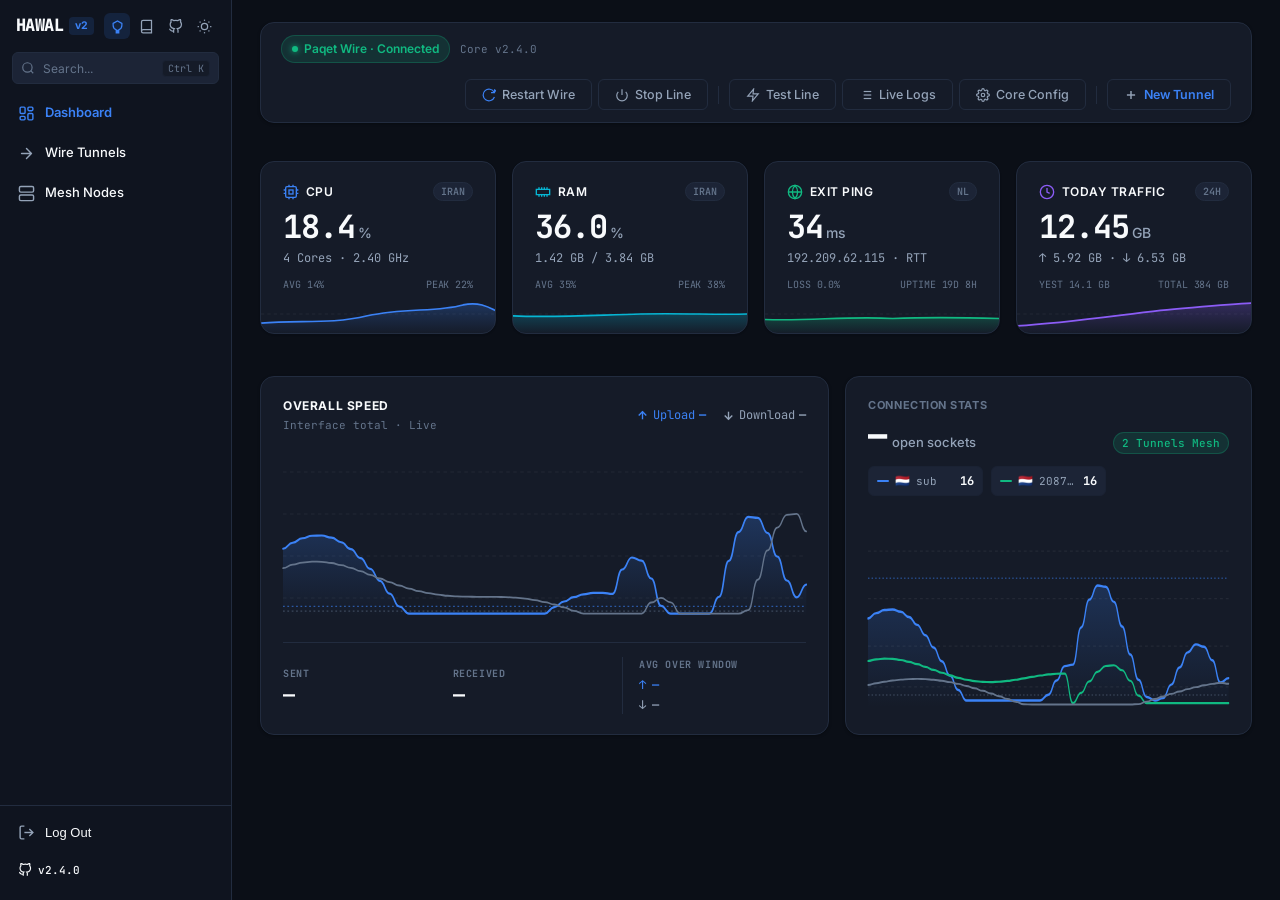
==== ui-v2/index.html @ d6e239c6 "feat(release): bump v2.4.0 - ant design console, live terminal logs, port manager & session persiste" ====
<!doctype html>
<html lang="en" data-theme="dark">
<head>
  <meta charset="utf-8" />
  <meta name="viewport" content="width=device-width, initial-scale=1" />
  <title>Hawal Core v2 • Network Console</title>
  <link rel="stylesheet" href="theme.css" />
  <link rel="stylesheet" href="app.css" />
</head>
<body>
  <div class="layout">
    
        <!-- Left Sidebar (Full Ant Design Design System) -->
    <aside class=sidebar id=mainSidebar>
      <!-- Top Brand & Header Utility Bar -->
      <div class=sidebar-header>
        <!-- Logo when collapsed -->
        <div class=sidebar-logo-collapsed id=sidebarLogoCollapsed title="Expand Sidebar">HW</div>

        <!-- Brand Title when expanded (linked to GitHub repo) -->
        <a href="https://github.com/dalroot/hawal" target="_blank" rel="noopener noreferrer" class="sidebar-brand-expanded" title="Hawal on GitHub (dalroot/hawal)" style="text-decoration: none; color: inherit;">
          <span class="brand-title">HAWAL</span>
          <span style="font-size: 10.5px; color: var(--color-primary); background: var(--color-primary-soft); padding: 1px 6px; border-radius: 4px; font-weight: 700; margin-left: 6px;">v2</span>
        </a>

        <!-- Header Utility Actions (Pin, Docs, GitHub, Theme) -->
        <div class="sidebar-header-actions">
          <!-- Pin / Keep Fixed Toggle -->
          <button id="sidebarPinBtn" class="header-util-btn active" title="Pin / Unpin Sidebar">
            <svg width="15" height="15" viewBox="0 0 24 24" fill="none" stroke="currentColor" stroke-width="2">
              <path d="M12 17v5M5 7l7-4 7 4v3a8 8 0 0 1-5 7.4V22h-4v-4.6A8 8 0 0 1 5 10V7z" />
            </svg>
          </button>
          
          <!-- Docs / API Reference -->
          <a href="https://github.com/dalroot/hawal#readme" target="_blank" rel="noopener noreferrer" class="header-util-btn" title="Hawal Documentation &amp; API Guide">
            <svg width="15" height="15" viewBox="0 0 24 24" fill="none" stroke="currentColor" stroke-width="2">
              <path d="M4 19.5A2.5 2.5 0 0 1 6.5 17H20"></path>
              <path d="M6.5 2H20v20H6.5A2.5 2.5 0 0 1 4 19.5v-15A2.5 2.5 0 0 1 6.5 2z"></path>
            </svg>
          </a>

          <!-- GitHub -->
          <a href="https://github.com/dalroot/hawal" target="_blank" rel="noopener noreferrer" class="header-util-btn" title="GitHub Repository (dalroot/hawal)">
            <svg width="15" height="15" viewBox="0 0 24 24" fill="none" stroke="currentColor" stroke-width="2">
              <path d="M9 19c-5 1.5-5-2.5-7-3m14 6v-3.87a3.37 3.37 0 0 0-.94-2.61c3.14-.35 6.44-1.54 6.44-7A5.44 5.44 0 0 0 20 4.77 5.07 5.07 0 0 0 19.91 1S18.73.65 16 2.48a13.38 13.38 0 0 0-7 0C6.27.65 5.09 1 5.09 1A5.07 5.07 0 0 0 5 4.77a5.44 5.44 0 0 0-1.5 3.78c0 5.42 3.3 6.61 6.44 7A3.37 3.37 0 0 0 9 18.13V22"></path>
            </svg>
          </a>

          <!-- Theme Toggle (Sun / Moon) -->
          <button id="themeToggleBtn" class="header-util-btn" title="Toggle Light / Dark Mode">
            <svg id="themeIconSun" width="15" height="15" viewBox="0 0 24 24" fill="none" stroke="currentColor" stroke-width="2">
              <circle cx="12" cy="12" r="5"></circle>
              <line x1="12" y1="1" x2="12" y2="3"></line>
              <line x1="12" y1="21" x2="12" y2="23"></line>
              <line x1="4.22" y1="4.22" x2="5.64" y2="5.64"></line>
              <line x1="18.36" y1="18.36" x2="19.78" y2="19.78"></line>
              <line x1="1" y1="12" x2="3" y2="12"></line>
              <line x1="21" y1="12" x2="23" y2="12"></line>
              <line x1="4.22" y1="19.78" x2="5.64" y2="18.36"></line>
              <line x1="18.36" y1="5.64" x2="19.78" y2="4.22"></line>
            </svg>
            <svg id="themeIconMoon" style="display:none;" width="15" height="15" viewBox="0 0 24 24" fill="none" stroke="currentColor" stroke-width="2">
              <path d="M21 12.79A9 9 0 1 1 11.21 3 7 7 0 0 0 21 12.79z"></path>
            </svg>
          </button>
        </div>
      </div>

      <!-- Quick Search Bar (Ctrl + K) -->
      <div class="sidebar-search-wrap">
        <div class="sidebar-search" id="sidebarSearchTrigger">
          <svg class="search-icon" width="14" height="14" viewBox="0 0 24 24" fill="none" stroke="currentColor" stroke-width="2">
            <circle cx="11" cy="11" r="8"></circle>
            <line x1="21" y1="21" x2="16.65" y2="16.65"></line>
          </svg>
          <input type="text" id="sidebarSearchInput" placeholder="Search..." class="search-input" />
          <kbd class="search-kbd">Ctrl K</kbd>
        </div>
      </div>
      
      <!-- Scrollable Navigation List (Custom Slim Scrollbar) -->
      <div class="sidebar-menu-scroll">
        <!-- 1. Dashboard -->
        <a href="#/dashboard" class="sidebar-nav-item active" title="Dashboard">
          <svg width="17" height="17" viewBox="0 0 24 24" fill="none" stroke="currentColor" stroke-width="2">
            <rect x="3" y="3" width="7" height="9" rx="1.5"></rect>
            <rect x="14" y="3" width="7" height="5" rx="1.5"></rect>
            <rect x="14" y="12" width="7" height="9" rx="1.5"></rect>
            <rect x="3" y="16" width="7" height="5" rx="1.5"></rect>
          </svg>
          <span class="nav-label">Dashboard</span>
        </a>

        <!-- 2. Wire Tunnels -->
        <a href="#/tunnels" class="sidebar-nav-item" title="Wire Tunnels">
          <svg width="17" height="17" viewBox="0 0 24 24" fill="none" stroke="currentColor" stroke-width="2">
            <path d="M5 12h14M12 5l7 7-7 7" stroke-linecap="round" stroke-linejoin="round"></path>
          </svg>
          <span class="nav-label">Wire Tunnels</span>
        </a>

        <!-- 3. Mesh Nodes -->
        <a href="#/nodes" class="sidebar-nav-item" title="Mesh Nodes">
          <svg width="17" height="17" viewBox="0 0 24 24" fill="none" stroke="currentColor" stroke-width="2">
            <rect x="2" y="2" width="20" height="8" rx="2"></rect>
            <rect x="2" y="14" width="20" height="8" rx="2"></rect>
            <line x1="6" y1="6" x2="6.01" y2="6"></line>
            <line x1="6" y1="18" x2="6.01" y2="18"></line>
          </svg>
          <span class="nav-label">Mesh Nodes</span>
        </a>

        <!-- [Hidden for MVP Release - Preserved for future v2 iterations]
        4. DPI & Traffic
        <a href="#traffic" class="sidebar-nav-item" title="DPI & Traffic">
          <svg width="17" height="17" viewBox="0 0 24 24" fill="none" stroke="currentColor" stroke-width="2">
            <polyline points="22 12 18 12 15 21 9 3 6 12 2 12"></polyline>
          </svg>
          <span class="nav-label">DPI &amp; Traffic</span>
        </a>

        5. Routing Rules
        <a href="#routing" class="sidebar-nav-item" title="Routing Rules">
          <svg width="17" height="17" viewBox="0 0 24 24" fill="none" stroke="currentColor" stroke-width="2">
            <polyline points="16 3 21 3 21 8"></polyline>
            <line x1="4" y1="20" x2="21" y2="3"></line>
            <polyline points="21 16 21 21 16 21"></polyline>
            <line x1="15" y1="15" x2="21" y2="21"></line>
            <line x1="4" y1="4" x2="9" y2="9"></line>
          </svg>
          <span class="nav-label">Routing Rules</span>
        </a>

        6. Collapsible Category: Core Config
        <div class="sidebar-accordion-group">
          <button class="sidebar-nav-item accordion-header" id="coreConfigAccordionBtn" title="Core Config">
            <svg width="17" height="17" viewBox="0 0 24 24" fill="none" stroke="currentColor" stroke-width="2">
              <circle cx="12" cy="12" r="3"></circle>
              <path d="M19.4 15a1.65 1.65 0 0 0 .33 1.82l.06.06a2 2 0 0 1 0 2.83 2 2 0 0 1-2.83 0l-.06-.06a1.65 1.65 0 0 0-1.82-.33 1.65 1.65 0 0 0-1 1.51V21a2 2 0 0 1-2 2 2 2 0 0 1-2-2v-.09A1.65 1.65 0 0 0 9 19.4a1.65 1.65 0 0 0-1.82.33l-.06.06a2 2 0 0 1-2.83 0 2 2 0 0 1 0-2.83l.06-.06a1.65 1.65 0 0 0 .33-1.82 1.65 1.65 0 0 0-1.51-1H3a2 2 0 0 1-2-2 2 2 0 0 1 2-2h.09A1.65 1.65 0 0 0 4.6 9a1.65 1.65 0 0 0-.33-1.82l-.06-.06a2 2 0 0 1 0-2.83 2 2 0 0 1 2.83 0l.06.06a1.65 1.65 0 0 0 1.82.33H9a1.65 1.65 0 0 0 1-1.51V3a2 2 0 0 1 2-2 2 2 0 0 1 2 2v.09a1.65 1.65 0 0 0 1 1.51 1.65 1.65 0 0 0 1.82-.33l.06-.06a2 2 0 0 1 2.83 0 2 2 0 0 1 0 2.83l-.06.06a1.65 1.65 0 0 0-.33 1.82V9a1.65 1.65 0 0 0 1.51 1H21a2 2 0 0 1 2 2 2 2 0 0 1-2 2h-.09a1.65 1.65 0 0 0-1.51 1z"></path>
            </svg>
            <span class="nav-label">Core Config</span>
            <svg class="chevron-arrow" width="13" height="13" viewBox="0 0 24 24" fill="none" stroke="currentColor" stroke-width="2">
              <polyline points="6 9 12 15 18 9"></polyline>
            </svg>
          </button>
          
          <div class="accordion-sub-menu" id="coreConfigSubMenu">
            <a href="#smuggle" class="sub-nav-item">Stealth Obfuscation</a>
            <a href="#ports" class="sub-nav-item">Port Allocator</a>
            <a href="#engine" class="sub-nav-item">REX Engine v1.2</a>
          </div>
        </div>

        7. Live Probe Logs
        <a href="#logs" class="sidebar-nav-item" title="Live Logs">
          <svg width="17" height="17" viewBox="0 0 24 24" fill="none" stroke="currentColor" stroke-width="2">
            <line x1="8" y1="6" x2="21" y2="6"></line>
            <line x1="8" y1="12" x2="21" y2="12"></line>
            <line x1="8" y1="18" x2="21" y2="18"></line>
            <line x1="3" y1="6" x2="3.01" y2="6"></line>
            <line x1="3" y1="12" x2="3.01" y2="12"></line>
            <line x1="3" y1="18" x2="3.01" y2="18"></line>
          </svg>
          <span class="nav-label">Live Logs</span>
        </a>

        8. API & Docs
        <a href="#api" class="sidebar-nav-item" title="API & Docs">
          <svg width="17" height="17" viewBox="0 0 24 24" fill="none" stroke="currentColor" stroke-width="2">
            <path d="M10 13a5 5 0 0 0 7.54.54l3-3a5 5 0 0 0-7.07-7.07l-1.72 1.71"></path>
            <path d="M14 11a5 5 0 0 0-7.54-.54l-3 3a5 5 0 0 0 7.07 7.07l1.71-1.71"></path>
          </svg>
          <span class="nav-label">API Docs</span>
        </a>
        -->
      </div>

      <!-- Sidebar Footer (Log Out & GitHub Version) -->
      <div class="sidebar-footer">
        <button class="sidebar-nav-item logout-btn" title="Log Out / Disconnect">
          <svg width="17" height="17" viewBox="0 0 24 24" fill="none" stroke="currentColor" stroke-width="2">
            <path d="M9 21H5a2 2 0 0 1-2-2V5a2 2 0 0 1 2-2h4"></path>
            <polyline points="16 17 21 12 16 7"></polyline>
            <line x1="21" y1="12" x2="9" y2="12"></line>
          </svg>
          <span class="nav-label">Log Out</span>
        </button>

        <a href="https://github.com/dalroot/hawal" target="_blank" rel="noopener noreferrer" class="sidebar-version-wrap" title="Hawal v2 on GitHub (dalroot/hawal)" style="text-decoration: none; color: inherit; cursor: pointer;">
          <svg width="14" height="14" viewBox="0 0 24 24" fill="none" stroke="currentColor" stroke-width="2">
            <path d="M9 19c-5 1.5-5-2.5-7-3m14 6v-3.87a3.37 3.37 0 0 0-.94-2.61c3.14-.35 6.44-1.54 6.44-7A5.44 5.44 0 0 0 20 4.77 5.07 5.07 0 0 0 19.91 1S18.73.65 16 2.48a13.38 13.38 0 0 0-7 0C6.27.65 5.09 1 5.09 1A5.07 5.07 0 0 0 5 4.77a5.44 5.44 0 0 0-1.5 3.78c0 5.42 3.3 6.61 6.44 7A3.37 3.37 0 0 0 9 18.13V22"></path>
          </svg>
          <span class="version-text num">v2.4.0</span>
        </a>
      </div>
    </aside>

    <!-- Main Content Area -->
    <div class="main-area">
      
      <!-- View Container -->
      <main class="view-container">
        
        <!-- VIEW 1: Dashboard / Overview Page -->
        <div id="view-dashboard" class="app-view">

          <!-- Top Action & Status Card (Dashboard Only) -->
          <div class="toolbar-card">
            
            <!-- Running Status Pill -->
            <div class="toolbar-status">
              <span class="status-badge">
                <span class="status-dot"></span>
                <span>Paqet Wire · Connected</span>
              </span>
              <span class="version-tag">Core v2.4.0</span>
            </div>

            <!-- Functional Operational Buttons -->
            <div class="toolbar-actions" style="margin-left: auto;">
              <!-- 1. Restart Active Wire -->
              <button class="action-btn action-btn-highlight" title="Restart tunnel handshake and re-sync endpoints">
                <svg viewBox="0 0 24 24" fill="none" stroke="currentColor" stroke-width="2">
                  <path d="M21.5 2v6h-6M21.34 15.57a10 10 0 1 1-.57-8.38l5.67-5.67"></path>
                </svg>
                <span>Restart Wire</span>
              </button>

              <!-- 2. Stop / Pause Tunnel -->
              <button class="action-btn" title="Temporarily pause packet forwarding">
                <svg viewBox="0 0 24 24" fill="none" stroke="currentColor" stroke-width="2">
                  <path d="M18.36 6.64a9 9 0 1 1-12.73 0"></path>
                  <line x1="12" y1="2" x2="12" y2="12"></line>
                </svg>
                <span>Stop Line</span>
              </button>

              <div class="toolbar-divider"></div>

              <!-- 3. Test Line (Ping & Loss) -->
              <button class="action-btn" title="Execute real ICMP & TCP RTT latency test">
                <svg viewBox="0 0 24 24" fill="none" stroke="currentColor" stroke-width="2">
                  <polygon points="13 2 3 14 12 14 11 22 21 10 12 10 13 2"></polygon>
                </svg>
                <span>Test Line</span>
              </button>

              <!-- 4. Live Logs -->
              <button class="action-btn" title="View real-time handshake and DPI probe logs">
                <svg viewBox="0 0 24 24" fill="none" stroke="currentColor" stroke-width="2">
                  <line x1="8" y1="6" x2="21" y2="6"></line>
                  <line x1="8" y1="12" x2="21" y2="12"></line>
                  <line x1="8" y1="18" x2="21" y2="18"></line>
                  <line x1="3" y1="6" x2="3.01" y2="6"></line>
                  <line x1="3" y1="12" x2="3.01" y2="12"></line>
                  <line x1="3" y1="18" x2="3.01" y2="18"></line>
                </svg>
                <span>Live Logs</span>
              </button>

              <!-- 5. Core Config -->
              <button class="action-btn" title="Configure ports, stealth obfuscation and tokens">
                <svg viewBox="0 0 24 24" fill="none" stroke="currentColor" stroke-width="2">
                  <circle cx="12" cy="12" r="3"></circle>
                  <path d="M19.4 15a1.65 1.65 0 0 0 .33 1.82l.06.06a2 2 0 0 1 0 2.83 2 2 0 0 1-2.83 0l-.06-.06a1.65 1.65 0 0 0-1.82-.33 1.65 1.65 0 0 0-1 1.51V21a2 2 0 0 1-2 2 2 2 0 0 1-2-2v-.09A1.65 1.65 0 0 0 9 19.4a1.65 1.65 0 0 0-1.82.33l-.06.06a2 2 0 0 1-2.83 0 2 2 0 0 1 0-2.83l.06-.06a1.65 1.65 0 0 0 .33-1.82 1.65 1.65 0 0 0-1.51-1H3a2 2 0 0 1-2-2 2 2 0 0 1 2-2h.09A1.65 1.65 0 0 0 4.6 9a1.65 1.65 0 0 0-.33-1.82l-.06-.06a2 2 0 0 1 0-2.83 2 2 0 0 1 2.83 0l.06.06a1.65 1.65 0 0 0 1.82.33H9a1.65 1.65 0 0 0 1-1.51V3a2 2 0 0 1 2-2 2 2 0 0 1 2 2v.09a1.65 1.65 0 0 0 1 1.51 1.65 1.65 0 0 0 1.82-.33l.06-.06a2 2 0 0 1 2.83 0 2 2 0 0 1 0 2.83l-.06.06a1.65 1.65 0 0 0-.33 1.82V9a1.65 1.65 0 0 0 1.51 1H21a2 2 0 0 1 2 2 2 2 0 0 1-2 2h-.09a1.65 1.65 0 0 0-1.51 1z"></path>
                </svg>
                <span>Core Config</span>
              </button>

              <div class="toolbar-divider"></div>

              <!-- 6. New Tunnel -->
              <button class="action-btn" id="topbarNewTunnelBtn" style="color:var(--color-primary); font-weight:600;" title="Create a new wire tunnel">
                <svg viewBox="0 0 24 24" fill="none" stroke="currentColor" stroke-width="2.5">
                  <line x1="12" y1="5" x2="12" y2="19"></line>
                  <line x1="5" y1="12" x2="19" y2="12"></line>
                </svg>
                <span>New Tunnel</span>
              </button>
            </div>

          </div>

          <!-- 4-Card System & Traffic Metric Grid (Spacious, Clean Proportions) -->
          <section class="metrics-grid-4">
          
          <!-- Card 1: CPU -->
          <div class="metric-card">
            <div class="metric-card-header">
              <div class="metric-title-wrap">
                <svg viewBox="0 0 24 24" fill="none" stroke="currentColor" stroke-width="2">
                  <rect x="4" y="4" width="16" height="16" rx="2"></rect>
                  <rect x="9" y="9" width="6" height="6"></rect>
                  <line x1="9" y1="1" x2="9" y2="4"></line>
                  <line x1="15" y1="1" x2="15" y2="4"></line>
                  <line x1="9" y1="20" x2="9" y2="23"></line>
                  <line x1="15" y1="20" x2="15" y2="23"></line>
                  <line x1="20" y1="9" x2="23" y2="9"></line>
                  <line x1="20" y1="14" x2="23" y2="14"></line>
                  <line x1="1" y1="9" x2="4" y2="9"></line>
                  <line x1="1" y1="14" x2="4" y2="14"></line>
                </svg>
                <span>CPU</span>
              </div>
              <span class="metric-pill-tag">IRAN</span>
            </div>
            
            <div class="metric-value-row">
              <span class="metric-main-value num">18.4</span>
              <span class="metric-unit">%</span>
            </div>
            <div class="metric-subtitle">4 Cores · 2.40 GHz</div>
            
            <div class="metric-stats-row">
              <span>AVG 14%</span>
              <span>PEAK 22%</span>
            </div>

            <!-- Soft Sparkline Chart with Dashed Threshold (Ant Design style) -->
            <svg class="metric-sparkline" viewBox="0 0 220 44" preserveAspectRatio="none">
              <line x1="0" y1="22" x2="220" y2="22" stroke="var(--chart-grid)" stroke-dasharray="3 3"></line>
              
              <path d="M 0 32 
                       C 35 28, 65 34, 100 24 
                       C 135 15, 165 20, 190 12 
                       C 205 8, 215 15, 220 18
                       L 220 44 L 0 44 Z" 
                    fill="url(#sparkPrimaryGrad)"></path>

              <path d="M 0 32 
                       C 35 28, 65 34, 100 24 
                       C 135 15, 165 20, 190 12 
                       C 205 8, 215 15, 220 18" 
                    fill="none" stroke="var(--color-primary)" stroke-width="1.8" stroke-linecap="round"></path>

              <defs>
                <linearGradient id="sparkPrimaryGrad" x1="0" y1="0" x2="0" y2="1">
                  <stop offset="0%" stop-color="var(--color-primary)" stop-opacity="0.25"></stop>
                  <stop offset="100%" stop-color="var(--color-primary)" stop-opacity="0.0"></stop>
                </linearGradient>
              </defs>
            </svg>
          </div>

          <!-- Card 2: RAM -->
          <div class="metric-card">
            <div class="metric-card-header">
              <div class="metric-title-wrap">
                <svg style="color:var(--color-cyan);" viewBox="0 0 24 24" fill="none" stroke="currentColor" stroke-width="2">
                  <path d="M6 19v-3M10 19v-3M14 19v-3M18 19v-3M6 5v3M10 5v3M14 5v3M18 5v3M2 8h20v8H2z"></path>
                </svg>
                <span>RAM</span>
              </div>
              <span class="metric-pill-tag">IRAN</span>
            </div>
            
            <div class="metric-value-row">
              <span class="metric-main-value num">36.0</span>
              <span class="metric-unit">%</span>
            </div>
            <div class="metric-subtitle">1.42 GB / 3.84 GB</div>
            
            <div class="metric-stats-row">
              <span>AVG 35%</span>
              <span>PEAK 38%</span>
            </div>

            <svg class="metric-sparkline" viewBox="0 0 220 44" preserveAspectRatio="none">
              <line x1="0" y1="22" x2="220" y2="22" stroke="var(--chart-grid)" stroke-dasharray="3 3"></line>

              <path d="M 0 24 
                       C 40 26, 80 23, 120 22 
                       C 160 21, 190 23, 220 22
                       L 220 44 L 0 44 Z" 
                    fill="url(#sparkCyanGrad)"></path>

              <path d="M 0 24 
                       C 40 26, 80 23, 120 22 
                       C 160 21, 190 23, 220 22" 
                    fill="none" stroke="var(--color-cyan)" stroke-width="1.8" stroke-linecap="round"></path>

              <defs>
                <linearGradient id="sparkCyanGrad" x1="0" y1="0" x2="0" y2="1">
                  <stop offset="0%" stop-color="var(--color-cyan)" stop-opacity="0.25"></stop>
                  <stop offset="100%" stop-color="var(--color-cyan)" stop-opacity="0.0"></stop>
                </linearGradient>
              </defs>
            </svg>
          </div>

          <!-- Card 3: Exit Ping -->
          <div class="metric-card">
            <div class="metric-card-header">
              <div class="metric-title-wrap">
                <svg style="color:var(--color-emerald);" viewBox="0 0 24 24" fill="none" stroke="currentColor" stroke-width="2">
                  <circle cx="12" cy="12" r="10"></circle>
                  <line x1="2" y1="12" x2="22" y2="12"></line>
                  <path d="M12 2a15.3 15.3 0 0 1 4 10 15.3 15.3 0 0 1-4 10 15.3 15.3 0 0 1-4-10 15.3 15.3 0 0 1 4-10z"></path>
                </svg>
                <span>EXIT PING</span>
              </div>
              <span class="metric-pill-tag">NL</span>
            </div>
            
            <div class="metric-value-row">
              <span class="metric-main-value num">34</span>
              <span class="metric-unit">ms</span>
            </div>
            <div class="metric-subtitle">192.209.62.115 · RTT</div>
            
            <div class="metric-stats-row">
              <span>LOSS 0.0%</span>
              <span>UPTIME 19d 8h</span>
            </div>

            <svg class="metric-sparkline" viewBox="0 0 220 44" preserveAspectRatio="none">
              <line x1="0" y1="22" x2="220" y2="22" stroke="var(--chart-grid)" stroke-dasharray="3 3"></line>

              <path d="M 0 28 
                       C 40 30, 80 24, 120 27 
                       C 160 25, 190 26, 220 27
                       L 220 44 L 0 44 Z" 
                    fill="url(#sparkGreenGrad)"></path>

              <path d="M 0 28 
                       C 40 30, 80 24, 120 27 
                       C 160 25, 190 26, 220 27" 
                    fill="none" stroke="var(--color-emerald)" stroke-width="1.8" stroke-linecap="round"></path>

              <defs>
                <linearGradient id="sparkGreenGrad" x1="0" y1="0" x2="0" y2="1">
                  <stop offset="0%" stop-color="var(--color-emerald)" stop-opacity="0.25"></stop>
                  <stop offset="100%" stop-color="var(--color-emerald)" stop-opacity="0.0"></stop>
                </linearGradient>
              </defs>
            </svg>
          </div>

          <!-- Card 4: Today Traffic -->
          <div class="metric-card">
            <div class="metric-card-header">
              <div class="metric-title-wrap">
                <svg style="color:var(--color-purple);" viewBox="0 0 24 24" fill="none" stroke="currentColor" stroke-width="2">
                  <circle cx="12" cy="12" r="10"></circle>
                  <polyline points="12 6 12 12 16 14"></polyline>
                </svg>
                <span>TODAY TRAFFIC</span>
              </div>
              <span class="metric-pill-tag">24H</span>
            </div>
            
            <div class="metric-value-row">
              <span class="metric-main-value num">12.45</span>
              <span class="metric-unit">GB</span>
            </div>
            <div class="metric-subtitle">↑ 5.92 GB · ↓ 6.53 GB</div>
            
            <div class="metric-stats-row">
              <span>YEST 14.1 GB</span>
              <span>TOTAL 384 GB</span>
            </div>

            <svg class="metric-sparkline" viewBox="0 0 220 44" preserveAspectRatio="none">
              <line x1="0" y1="22" x2="220" y2="22" stroke="var(--chart-grid)" stroke-dasharray="3 3"></line>

              <path d="M 0 35 
                       C 45 32, 90 24, 135 18 
                       C 175 14, 200 11, 220 10
                       L 220 44 L 0 44 Z" 
                    fill="url(#sparkPurpleGrad)"></path>

              <path d="M 0 35 
                       C 45 32, 90 24, 135 18 
                       C 175 14, 200 11, 220 10" 
                    fill="none" stroke="var(--color-purple)" stroke-width="1.8" stroke-linecap="round"></path>

              <defs>
                <linearGradient id="sparkPurpleGrad" x1="0" y1="0" x2="0" y2="1">
                  <stop offset="0%" stop-color="var(--color-purple)" stop-opacity="0.25"></stop>
                  <stop offset="100%" stop-color="var(--color-purple)" stop-opacity="0.0"></stop>
                </linearGradient>
              </defs>
            </svg>
          </div>

        </section>

        <!-- Secondary Section: Realtime Ant Design Live Bandwidth Chart + Active Tunnels Table -->
        <section class="charts-grid">
          
          <!-- OVERALL SPEED (Exact Ant Design Layout with Realtime Stream & 3-Column Footer) -->
          <div class="panel-card">
            <div class="panel-header">
              <div class="panel-title-group">
                <div class="panel-title">OVERALL SPEED</div>
                <div class="panel-subtitle" id="speedPeakLabel">Interface total · Live</div>
              </div>

              <!-- Live Rates (Top-right) -->
              <div class="speed-rates">
                <div class="rate-up">
                  <svg width="13" height="13" viewBox="0 0 24 24" fill="none" stroke="currentColor" stroke-width="2.5">
                    <line x1="12" y1="19" x2="12" y2="5"></line>
                    <polyline points="5 12 12 5 19 12"></polyline>
                  </svg>
                  <span>Upload</span>
                  <strong class="num" id="liveUploadRate">—</strong>
                </div>
                <div class="rate-down">
                  <svg width="13" height="13" viewBox="0 0 24 24" fill="none" stroke="currentColor" stroke-width="2.5">
                    <line x1="12" y1="5" x2="12" y2="19"></line>
                    <polyline points="19 12 12 19 5 12"></polyline>
                  </svg>
                  <span>Download</span>
                  <strong class="num" id="liveDownloadRate">—</strong>
                </div>
              </div>
            </div>

            <!-- Realtime Streaming SVG Chart -->
            <div class="main-chart-wrapper">
              <svg id="liveSpeedSvg" class="main-chart-svg" viewBox="0 0 600 150" preserveAspectRatio="none">
                <defs>
                  <linearGradient id="liveUploadGrad" x1="0" y1="0" x2="0" y2="1">
                    <stop offset="0%" stop-color="var(--color-primary)" stop-opacity="0.25"></stop>
                    <stop offset="100%" stop-color="var(--color-primary)" stop-opacity="0.0"></stop>
                  </linearGradient>
                </defs>

                <!-- Dotted Horizontal Gridlines (Exact Ant Design) -->
                <line class="chart-grid-line" x1="0" y1="20" x2="600" y2="20"></line>
                <line class="chart-grid-line" x1="0" y1="55" x2="600" y2="55"></line>
                <line class="chart-grid-line" x1="0" y1="90" x2="600" y2="90"></line>
                <line class="chart-grid-line" x1="0" y1="125" x2="600" y2="125"></line>

                <!-- Soft Dotted Baselines (Ant Design signature threshold lines) -->
                <line x1="0" y1="132" x2="600" y2="132" stroke="var(--color-primary)" stroke-dasharray="2 3" opacity="0.6"></line>
                <line x1="0" y1="136" x2="600" y2="136" stroke="var(--chart-axis)" stroke-dasharray="2 3" opacity="0.5"></line>

                <!-- Blue Wave (Upload with Soft Translucent Fill) -->
                <path id="pathUploadFill" d="" fill="url(#liveUploadGrad)"></path>
                <path id="pathUploadStroke" d="" fill="none" stroke="var(--color-primary)" stroke-width="1.8" stroke-linejoin="round" stroke-linecap="round"></path>

                <!-- Grey/Dark Wave (Download Stream) -->
                <path id="pathDownloadStroke" d="" fill="none" stroke="#64748b" stroke-width="1.5" stroke-linejoin="round" stroke-linecap="round"></path>
              </svg>
            </div>

            <!-- Ant Design 3-Column Bottom Summary (SENT, RECEIVED, AVG OVER WINDOW) -->
            <div class="chart-bottom-summary">
              <div class="summary-col">
                <span class="summary-label">SENT</span>
                <span class="summary-val num" id="totalSent">—</span>
              </div>

              <div class="summary-col">
                <span class="summary-label">RECEIVED</span>
                <span class="summary-val num" id="totalReceived">—</span>
              </div>

              <div class="summary-col summary-col-border">
                <span class="summary-label">AVG OVER WINDOW</span>
                <div class="summary-rates">
                  <div class="summary-rate-row" style="color:var(--color-primary);">
                    <span>↑</span>
                    <span class="num" id="avgUpload">—</span>
                  </div>
                  <div class="summary-rate-row" style="color:var(--text-sub);">
                    <span>↓</span>
                    <span class="num" id="avgDownload">—</span>
                  </div>
                </div>
              </div>
            </div>

          </div>

                    <!-- Tunnel Load & Sockets (Exact Ant Design Connection Stats Design System) -->
          <div class="panel-card tunnel-stats-card">
            
            <div class="tunnel-stats-header">
              <div class="tunnel-stats-top-label">CONNECTION STATS</div>
              
              <div class="tunnel-stats-main-row">
                <span class="tunnel-big-stat num" id="totalSocketsCount">—</span>
                <span class="tunnel-stat-unit">open sockets</span>
                <span class="status-pill status-active" id="tunnelMeshPill" style="margin-left:auto;">2 Tunnels Mesh</span>
              </div>

              <!-- Tunnel Legend Breakdown (Dynamic based on real tunnels) -->
              <div class="tunnel-legend-row" id="tunnelLegendRow">
                <div class="legend-item" style="color:var(--color-primary);">
                  <span class="legend-line" style="background:var(--color-primary);"></span>
                  <span class="tunnel-flag-sm">🇳🇱</span>
                  <span class="legend-name">sub</span>
                  <strong class="legend-val num">16</strong>
                </div>
                <div class="legend-item" style="color:var(--color-emerald);">
                  <span class="legend-line" style="background:var(--color-emerald);"></span>
                  <span class="tunnel-flag-sm">🇳🇱</span>
                  <span class="legend-name">2087-raw</span>
                  <strong class="legend-val num">16</strong>
                </div>
              </div>
            </div>
<!-- Multi-Series Realtime SVG Chart -->
            <div class="tunnel-chart-wrapper">
              <svg id="tunnelChartSvg" class="main-chart-svg" viewBox="0 0 500 140" preserveAspectRatio="none">
                <defs>
                  <linearGradient id="tunnelPrimaryGrad" x1="0" y1="0" x2="0" y2="1">
                    <stop offset="0%" stop-color="var(--color-primary)" stop-opacity="0.22"></stop>
                    <stop offset="100%" stop-color="var(--color-primary)" stop-opacity="0.0"></stop>
                  </linearGradient>
                </defs>

                <!-- Dotted Gridlines -->
                <line class="chart-grid-line" x1="0" y1="20" x2="500" y2="20"></line>
                <line class="chart-grid-line" x1="0" y1="55" x2="500" y2="55"></line>
                <line class="chart-grid-line" x1="0" y1="90" x2="500" y2="90"></line>
                <line class="chart-grid-line" x1="0" y1="120" x2="500" y2="120"></line>

                <!-- Dotted Baselines (Ant Design signature threshold) -->
                <line x1="0" y1="40" x2="500" y2="40" stroke="var(--color-primary)" stroke-dasharray="2 3" opacity="0.45"></line>
                <line x1="0" y1="126" x2="500" y2="126" stroke="var(--chart-axis)" stroke-dasharray="2 3" opacity="0.4"></line>

                <!-- Paqet Tunnel Wave (Blue fill + stroke) -->
                <path id="pathPaqetFill" d="" fill="url(#tunnelPrimaryGrad)"></path>
                <path id="pathPaqetStroke" d="" fill="none" stroke="var(--color-primary)" stroke-width="1.8" stroke-linejoin="round" stroke-linecap="round"></path>

                <!-- Hawal v2 Tunnel Wave (Green stroke) -->
                <path id="pathHawalStroke" d="" fill="none" stroke="var(--color-emerald)" stroke-width="1.6" stroke-linejoin="round" stroke-linecap="round"></path>

                <!-- Relay DE Wave (Slate stroke) -->
                <path id="pathRelayStroke" d="" fill="none" stroke="#64748b" stroke-width="1.4" stroke-linejoin="round" stroke-linecap="round"></path>

                <!-- Interactive Vertical Guide Line (Tracks Mouse on Hover) -->
                <line id="tunnelGuideLine" x1="0" y1="0" x2="0" y2="140" stroke="var(--color-primary)" stroke-dasharray="3 3" opacity="0" pointer-events="none"></line>
              </svg>

              <!-- Floating Tooltip Box (Follows Mouse on Hover) -->
              <div class="chart-tooltip-box" id="tunnelTooltip" style="opacity: 0; pointer-events: none; transition: opacity 0.15s ease;">
                <div class="tooltip-time" id="tooltipTimestamp">--:--:--</div>
                <div class="tooltip-row">
                  <span class="tooltip-dot" style="background:var(--color-primary);"></span>
                  <span class="tooltip-flag">🇳🇱</span>
                  <span class="tooltip-name">sub</span>
                  <strong class="tooltip-val num" id="tipPaqet">16</strong>
                </div>
                <div class="tooltip-row">
                  <span class="tooltip-dot" style="background:var(--color-emerald);"></span>
                  <span class="tooltip-flag">🇳🇱</span>
                  <span class="tooltip-name">2087-raw</span>
                  <strong class="tooltip-val num" id="tipHawal">16</strong>
                </div>
              </div>
            </div>
          </div>
        </section>
      </div><!-- /#view-dashboard -->

      <!-- VIEW 2: Dedicated Independent Wire Tunnels Page (#/tunnels) -->
      <div id="view-tunnels" class="app-view" style="display: none;">
        <!-- View Page Header (Ant Design Standard) -->
        <div class="view-header">
          <div class="view-title-group">
            <h1 class="view-title">
              <span class="tunnels-icon-badge">
                <svg viewBox="0 0 24 24" fill="none" stroke="currentColor" stroke-width="2">
                  <path d="M4 14.899A7 7 0 1 1 15.71 8h1.79a4.5 4.5 0 0 1 2.5 8.242"></path>
                  <path d="M12 12v9"></path>
                  <path d="m8 17 4 4 4-4"></path>
                </svg>
              </span>
              Wire Tunnels
            </h1>
            <p class="view-subtitle">Manage, configure and inspect active wire carrier sessions and transports</p>
          </div>

          <div class="view-actions">
            <button class="action-btn" id="btnRefreshTunnels" title="Refresh tunnel status">
              <svg viewBox="0 0 24 24" fill="none" stroke="currentColor" stroke-width="2">
                <polyline points="23 4 23 10 17 10"></polyline>
                <polyline points="1 20 1 14 7 14"></polyline>
                <path d="M3.51 9a9 9 0 0 1 14.85-3.36L23 10M1 14l4.64 4.36A9 9 0 0 0 20.49 15"></path>
              </svg>
              <span>Refresh</span>
            </button>

            <button class="btn-primary" id="btnCreateTunnelPage" title="Create a new wire tunnel">
              <svg viewBox="0 0 24 24" fill="none" stroke="currentColor" stroke-width="2">
                <line x1="12" y1="5" x2="12" y2="19"></line>
                <line x1="5" y1="12" x2="19" y2="12"></line>
              </svg>
              <span>New Wire Tunnel</span>
            </button>
          </div>
        </div>

        <!-- Quick Summary Counter Strip (Exact Ant Design Top KPI Format) -->
        <div class="tunnels-summary-row">
          <div class="summary-stat-box">
            <span class="stat-box-label">TOTAL SENT / RECEIVED</span>
            <div class="stat-box-val-row">
              <span class="summary-sent-rate num" id="tunnelsKpiSent">↑ 0.00 B</span>
              <span class="summary-divider">/</span>
              <span class="summary-rcv-rate num" id="tunnelsKpiRcv">↓ 0.00 B</span>
            </div>
          </div>
          <div class="summary-stat-box">
            <span class="stat-box-label">TOTAL TRAFFIC USAGE</span>
            <div class="stat-box-val-row">
              <span class="stat-box-num num" id="tunnelsKpiTotal">0.00</span>
              <span class="stat-box-unit" id="tunnelsKpiUnit">GB</span>
            </div>
          </div>
          <div class="summary-stat-box">
            <span class="stat-box-label">ACTIVE WIRE TUNNELS</span>
            <div class="stat-box-val-row">
              <span class="stat-box-num num" id="tunnelsKpiCount">0</span>
              <span class="status-pill status-active" id="tunnelsKpiActive">0 Active</span>
              <span class="status-pill status-mesh" id="tunnelsKpiStandby">0 Standby</span>
            </div>
          </div>
        </div>

        <!-- Main Table Card (Toolbar + Data Table) -->
        <div class="panel-card tunnels-card" style="margin-top: 16px;">
          <div class="tunnels-toolbar">
            <!-- Filter Tabs (Ant Design style) -->
            <div class="tunnels-filter-tabs">
              <button class="filter-tab active" data-filter="all" id="tabFilterAll">All Tunnels (0)</button>
              <button class="filter-tab" data-filter="active" id="tabFilterActive">Active (0)</button>
              <button class="filter-tab" data-filter="standby" id="tabFilterStandby">Standby (0)</button>
            </div>

            <!-- Search input -->
            <div class="tunnels-actions-area">
              <div class="tunnels-search-wrap">
                <svg viewBox="0 0 24 24" fill="none" stroke="currentColor" stroke-width="2">
                  <circle cx="11" cy="11" r="8"></circle>
                  <line x1="21" y1="21" x2="16.65" y2="16.65"></line>
                </svg>
                <input type="text" id="tunnelsSearchPageInput" placeholder="Filter tunnels, ports, nodes..." class="tunnels-search-input">
              </div>
            </div>
          </div>

          <!-- Ant Design Wire Tunnels Data Table -->
          <div class="table-responsive">
            <table class="data-table" id="tunnelsTable">
              <thead>
                <tr>
                  <th style="width: 44px; text-align: center;">ID</th>
                  <th style="width: 105px;">Menu</th>
                  <th style="width: 76px; text-align: center;">Enabled</th>
                  <th>Remark</th>
                  <th style="width: 80px;">Port</th>
                  <th>Core &amp; Transport</th>
                  <th>Traffic</th>
                  <th style="text-align: right;">Speed &amp; Ping</th>
                </tr>
              </thead>
              <tbody id="tunnelsTableBody">
                <!-- Row 1: NL Main -->
                <tr data-status="active">
                  <td class="cell-id num" style="text-align: center;">1</td>
                  <td class="cell-menu">
                    <div class="menu-action-cluster">
                      <button class="menu-btn-boxed" title="Edit tunnel">
                        <svg viewBox="0 0 24 24" fill="none" stroke="currentColor" stroke-width="2">
                          <path d="M11 4H4a2 2 0 0 0-2 2v14a2 2 0 0 0 2 2h14a2 2 0 0 0 2-2v-7"></path>
                          <path d="M18.5 2.5a2.121 2.121 0 0 1 3 3L12 15l-4 1 1-4 9.5-9.5z"></path>
                        </svg>
                      </button>
                      <button class="menu-btn-icon" title="Terminal logs">
                        <svg viewBox="0 0 24 24" fill="none" stroke="currentColor" stroke-width="2.5" stroke-linecap="round" stroke-linejoin="round">
                          <polyline points="4 7 10 12 4 17"></polyline>
                          <line x1="12" y1="17" x2="20" y2="17"></line>
                        </svg>
                      </button>
                      <button class="menu-btn-icon" title="More options">
                        <svg viewBox="0 0 24 24" fill="none" stroke="currentColor" stroke-width="2">
                          <circle cx="5" cy="12" r="1.5" fill="currentColor"></circle>
                          <circle cx="12" cy="12" r="1.5" fill="currentColor"></circle>
                          <circle cx="19" cy="12" r="1.5" fill="currentColor"></circle>
                        </svg>
                      </button>
                    </div>
                  </td>
                  <td style="text-align: center;">
                    <label class="toggle-switch" title="Toggle tunnel state">
                      <input type="checkbox" checked class="tunnel-toggle-input">
                      <span class="toggle-track"><span class="toggle-thumb"></span></span>
                    </label>
                  </td>
                  <td class="cell-remark">
                    <div class="remark-wrap">
                      <span class="tunnel-flag">🇳🇱</span>
                      <div class="remark-text-group">
                        <span class="remark-title">NL 10G Main</span>
                        <span class="remark-meta num">tun0 · 10.0.8.1</span>
                      </div>
                    </div>
                  </td>
                  <td class="cell-port num">2088</td>
                  <td class="cell-transport">
                    <div class="badge-cluster">
                      <span class="badge badge-hawal">Hawal v2</span>
                      <span class="badge badge-smuggle">Smuggle</span>
                    </div>
                  </td>
                  <td class="cell-traffic num">
                    <span class="traffic-val">118.18 GB</span>
                    <span class="traffic-limit">/ ∞</span>
                  </td>
                  <td class="cell-speed" style="text-align: right;">
                    <div class="speed-pill-wrap">
                      <span class="speed-rate num">↑ 715.6 KB/s · ↓ 36.2 KB/s</span>
                      <span class="ping-badge num">34ms</span>
                    </div>
                  </td>
                </tr>

                <!-- Row 2: NL Standby -->
                <tr data-status="active">
                  <td class="cell-id num" style="text-align: center;">2</td>
                  <td class="cell-menu">
                    <div class="menu-action-cluster">
                      <button class="menu-btn-boxed" title="Edit tunnel">
                        <svg viewBox="0 0 24 24" fill="none" stroke="currentColor" stroke-width="2">
                          <path d="M11 4H4a2 2 0 0 0-2 2v14a2 2 0 0 0 2 2h14a2 2 0 0 0 2-2v-7"></path>
                          <path d="M18.5 2.5a2.121 2.121 0 0 1 3 3L12 15l-4 1 1-4 9.5-9.5z"></path>
                        </svg>
                      </button>
                      <button class="menu-btn-icon" title="Terminal logs">
                        <svg viewBox="0 0 24 24" fill="none" stroke="currentColor" stroke-width="2.5" stroke-linecap="round" stroke-linejoin="round">
                          <polyline points="4 7 10 12 4 17"></polyline>
                          <line x1="12" y1="17" x2="20" y2="17"></line>
                        </svg>
                      </button>
                      <button class="menu-btn-icon" title="More options">
                        <svg viewBox="0 0 24 24" fill="none" stroke="currentColor" stroke-width="2">
                          <circle cx="5" cy="12" r="1.5" fill="currentColor"></circle>
                          <circle cx="12" cy="12" r="1.5" fill="currentColor"></circle>
                          <circle cx="19" cy="12" r="1.5" fill="currentColor"></circle>
                        </svg>
                      </button>
                    </div>
                  </td>
                  <td style="text-align: center;">
                    <label class="toggle-switch" title="Toggle tunnel state">
                      <input type="checkbox" checked class="tunnel-toggle-input">
                      <span class="toggle-track"><span class="toggle-thumb"></span></span>
                    </label>
                  </td>
                  <td class="cell-remark">
                    <div class="remark-wrap">
                      <span class="tunnel-flag">🇳🇱</span>
                      <div class="remark-text-group">
                        <span class="remark-title">NL Standby Mesh</span>
                        <span class="remark-meta num">tun1 · 10.0.8.2</span>
                      </div>
                    </div>
                  </td>
                  <td class="cell-port num">2089</td>
                  <td class="cell-transport">
                    <div class="badge-cluster">
                      <span class="badge badge-paqet">Paqet</span>
                      <span class="badge badge-rawtcp">Raw-TCP</span>
                    </div>
                  </td>
                  <td class="cell-traffic num">
                    <span class="traffic-val">4.71 GB</span>
                    <span class="traffic-limit">/ ∞</span>
                  </td>
                  <td class="cell-speed" style="text-align: right;">
                    <div class="speed-pill-wrap">
                      <span class="speed-rate num">↑ 9.70 KB/s · ↓ 30.6 KB/s</span>
                      <span class="ping-badge num">36ms</span>
                    </div>
                  </td>
                </tr>

                <!-- Row 3: DE Frankfurt -->
                <tr data-status="standby">
                  <td class="cell-id num" style="text-align: center;">3</td>
                  <td class="cell-menu">
                    <div class="menu-action-cluster">
                      <button class="menu-btn-boxed" title="Edit tunnel">
                        <svg viewBox="0 0 24 24" fill="none" stroke="currentColor" stroke-width="2">
                          <path d="M11 4H4a2 2 0 0 0-2 2v14a2 2 0 0 0 2 2h14a2 2 0 0 0 2-2v-7"></path>
                          <path d="M18.5 2.5a2.121 2.121 0 0 1 3 3L12 15l-4 1 1-4 9.5-9.5z"></path>
                        </svg>
                      </button>
                      <button class="menu-btn-icon" title="Terminal logs">
                        <svg viewBox="0 0 24 24" fill="none" stroke="currentColor" stroke-width="2.5" stroke-linecap="round" stroke-linejoin="round">
                          <polyline points="4 7 10 12 4 17"></polyline>
                          <line x1="12" y1="17" x2="20" y2="17"></line>
                        </svg>
                      </button>
                      <button class="menu-btn-icon" title="More options">
                        <svg viewBox="0 0 24 24" fill="none" stroke="currentColor" stroke-width="2">
                          <circle cx="5" cy="12" r="1.5" fill="currentColor"></circle>
                          <circle cx="12" cy="12" r="1.5" fill="currentColor"></circle>
                          <circle cx="19" cy="12" r="1.5" fill="currentColor"></circle>
                        </svg>
                      </button>
                    </div>
                  </td>
                  <td style="text-align: center;">
                    <label class="toggle-switch" title="Toggle tunnel state">
                      <input type="checkbox" class="tunnel-toggle-input">
                      <span class="toggle-track"><span class="toggle-thumb"></span></span>
                    </label>
                  </td>
                  <td class="cell-remark">
                    <div class="remark-wrap">
                      <span class="tunnel-flag">🇩🇪</span>
                      <div class="remark-text-group">
                        <span class="remark-title">DE Frankfurt Core</span>
                        <span class="remark-meta num">tun2 · 10.0.8.3</span>
                      </div>
                    </div>
                  </td>
                  <td class="cell-port num">2090</td>
                  <td class="cell-transport">
                    <div class="badge-cluster">
                      <span class="badge badge-gost">Gost</span>
                      <span class="badge badge-kcp">KCP</span>
                    </div>
                  </td>
                  <td class="cell-traffic num">
                    <span class="traffic-val">2.24 GB</span>
                    <span class="traffic-limit">/ ∞</span>
                  </td>
                  <td class="cell-speed" style="text-align: right;">
                    <div class="speed-pill-wrap idle">
                      <span class="speed-rate num">—</span>
                      <span class="ping-badge num ping-standby">42ms</span>
                    </div>
                  </td>
                </tr>
              </tbody>
            </table>
          </div>
        </div>
      </div><!-- /#view-tunnels -->

      <!-- ========================================== -->
      <!-- VIEW: MESH NODES (Ant Design Server Management) -->
      <!-- ========================================== -->
      <div id="view-nodes" class="app-view" style="display: none;">
        <!-- Header -->
        <div class="view-header" style="margin-bottom: 14px;">
          <div class="view-title-group">
            <h1 class="view-title">
              <span class="tunnels-icon-badge">
                <svg viewBox="0 0 24 24" fill="none" stroke="currentColor" stroke-width="2">
                  <rect x="2" y="2" width="20" height="8" rx="2"></rect>
                  <rect x="2" y="14" width="20" height="8" rx="2"></rect>
                  <line x1="6" y1="6" x2="6.01" y2="6"></line>
                  <line x1="6" y1="18" x2="6.01" y2="18"></line>
                </svg>
              </span>
              Mesh Nodes
            </h1>
            <p class="view-subtitle">Manage edge endpoints, relay hops, bridge servers and cluster health</p>
          </div>
        </div>

        <!-- Ant Design Unified Top Stats Strip -->
        <div class="xui-stats-card">
          <div class="xui-stat-col">
            <span class="xui-stat-label">Total Nodes</span>
            <div class="xui-stat-val">
              <svg viewBox="0 0 24 24" fill="none" stroke="currentColor" stroke-width="2" style="width: 17px; height: 17px; opacity: 0.65;">
                <rect x="2" y="2" width="20" height="8" rx="2"></rect>
                <rect x="2" y="14" width="20" height="8" rx="2"></rect>
                <line x1="6" y1="6" x2="6.01" y2="6"></line>
                <line x1="6" y1="18" x2="6.01" y2="18"></line>
              </svg>
              <span class="num" id="nodeStatTotal">4</span>
            </div>
          </div>
          <div class="xui-stat-col">
            <span class="xui-stat-label">Online</span>
            <div class="xui-stat-val text-emerald">
              <svg viewBox="0 0 24 24" fill="none" stroke="currentColor" stroke-width="2.5" style="width: 17px; height: 17px;">
                <polyline points="20 6 9 17 4 12"></polyline>
              </svg>
              <span class="num" id="nodeStatOnline">3</span>
            </div>
          </div>
          <div class="xui-stat-col">
            <span class="xui-stat-label">Offline</span>
            <div class="xui-stat-val text-muted">
              <svg viewBox="0 0 24 24" fill="none" stroke="currentColor" stroke-width="2" style="width: 17px; height: 17px;">
                <circle cx="12" cy="12" r="10"></circle>
                <line x1="12" y1="8" x2="12" y2="12"></line>
                <line x1="12" y1="16" x2="12.01" y2="16"></line>
              </svg>
              <span class="num" id="nodeStatOffline">1</span>
            </div>
          </div>
          <div class="xui-stat-col">
            <span class="xui-stat-label">Avg Latency</span>
            <div class="xui-stat-val text-primary">
              <svg viewBox="0 0 24 24" fill="none" stroke="currentColor" stroke-width="2" style="width: 17px; height: 17px;">
                <path d="M13 2L3 14h9l-1 8 10-12h-9l1-8z"></path>
              </svg>
              <span class="num" id="nodeStatAvgLatency">23</span>
              <span style="font-size: 13px; font-weight: normal; color: var(--text-dim); margin-left: -2px;">ms</span>
            </div>
          </div>
        </div>

        <!-- Table Card -->
        <div class="tunnels-main-card">
          <div class="tunnels-toolbar">
            <div class="tunnels-toolbar-left" style="display: flex; align-items: center; gap: 10px; flex-wrap: wrap;">
              <button class="btn-primary" id="btnOpenAddNodeModal">
                <svg viewBox="0 0 24 24" fill="none" stroke="currentColor" stroke-width="2">
                  <line x1="12" y1="5" x2="12" y2="19"></line>
                  <line x1="5" y1="12" x2="19" y2="12"></line>
                </svg>
                <span>Add Node</span>
              </button>
              <button class="btn-primary" id="btnPingAllNodes" style="background: #1677ff;">
                <svg viewBox="0 0 24 24" fill="none" stroke="currentColor" stroke-width="2">
                  <polyline points="22 12 18 12 15 21 9 3 6 12 2 12"></polyline>
                </svg>
                <span>Ping All Nodes</span>
              </button>
              <div class="tunnels-search-wrap">
                <svg viewBox="0 0 24 24" fill="none" stroke="currentColor" stroke-width="2">
                  <circle cx="11" cy="11" r="8"></circle>
                  <line x1="21" y1="21" x2="16.65" y2="16.65"></line>
                </svg>
                <input type="text" id="nodesSearchInput" placeholder="Search..." class="tunnels-search-input">
              </div>
            </div>

            <div class="tunnels-filter-tabs" id="nodesFilterTabs">
              <button class="filter-tab active" data-filter="all">All Nodes (4)</button>
              <button class="filter-tab" data-filter="exit">Foreign Exit (2)</button>
              <button class="filter-tab" data-filter="bridge">Iran Bridge (2)</button>
            </div>
          </div>

          <div class="table-responsive">
            <table class="data-table" id="nodesTable">
              <thead>
                <tr>
                  <th style="width: 48px; min-width: 48px; text-align: center;">ID</th>
                  <th style="width: 110px; min-width: 110px;">Menu</th>
                  <th style="width: 105px; min-width: 105px; text-align: center;">Status</th>
                  <th style="min-width: 240px;">Node &amp; Location</th>
                  <th style="min-width: 130px;">Role</th>
                  <th style="min-width: 170px;">Endpoint Address</th>
                  <th style="min-width: 110px;">Tunnels</th>
                  <th style="min-width: 100px; text-align: right;">Latency</th>
                  <th style="min-width: 150px; text-align: right;">Load &amp; Traffic</th>
                </tr>
              </thead>
              <tbody id="nodesTableBody">
                <!-- Node 1 -->
                <tr data-role="exit" data-status="online">
                  <td class="cell-id num" style="text-align: center;">1</td>
                  <td class="cell-menu">
                    <div class="menu-action-cluster">
                      <button class="menu-btn-boxed" title="Edit node">
                        <svg viewBox="0 0 24 24" fill="none" stroke="currentColor" stroke-width="2">
                          <path d="M11 4H4a2 2 0 0 0-2 2v14a2 2 0 0 0 2 2h14a2 2 0 0 0 2-2v-7"></path>
                          <path d="M18.5 2.5a2.121 2.121 0 0 1 3 3L12 15l-4 1 1-4 9.5-9.5z"></path>
                        </svg>
                      </button>
                      <button class="menu-btn-icon btn-node-setup" title="View setup script">
                        <svg viewBox="0 0 24 24" fill="none" stroke="currentColor" stroke-width="2">
                          <rect x="9" y="9" width="13" height="13" rx="2" ry="2"></rect>
                          <path d="M5 15H4a2 2 0 0 1-2-2V4a2 2 0 0 1 2-2h9a2 2 0 0 1 2 2v1"></path>
                        </svg>
                      </button>
                      <button class="menu-btn-icon btn-node-more" title="More options">
                        <svg viewBox="0 0 24 24" fill="none" stroke="currentColor" stroke-width="2">
                          <circle cx="12" cy="5" r="1.5" fill="currentColor"></circle>
                          <circle cx="12" cy="12" r="1.5" fill="currentColor"></circle>
                          <circle cx="12" cy="19" r="1.5" fill="currentColor"></circle>
                        </svg>
                      </button>
                    </div>
                  </td>
                  <td style="text-align: center;">
                    <span class="node-status-pill online"><span class="pulse-dot"></span> Online</span>
                  </td>
                  <td class="cell-remark">
                    <div class="remark-wrap">
                      <span class="tunnel-flag">🇳🇱</span>
                      <div class="remark-text-group">
                        <span class="remark-title">NL Amsterdam Core-1</span>
                        <span class="remark-meta num">Amsterdam, Netherlands · 10 Gbps Port</span>
                      </div>
                    </div>
                  </td>
                  <td>
                    <span class="badge badge-hawal">Foreign Exit</span>
                  </td>
                  <td class="num" style="font-family: var(--font-mono); font-size: 12px;">192.209.62.115:8443</td>
                  <td><span class="badge badge-smuggle">2 Tunnels</span></td>
                  <td style="text-align: right;">
                    <div class="speed-pill-wrap">
                      <span class="ping-badge num node-ping-val">34ms</span>
                    </div>
                  </td>
                  <td style="text-align: right;" class="num">
                    <div style="font-size: 11.5px; font-weight: 600;">118.2 GB</div>
                    <div style="font-size: 10.5px; color: var(--text-sub);">CPU 14% · RAM 22%</div>
                  </td>
                </tr>

                <!-- Node 2 -->
                <tr data-role="exit" data-status="online">
                  <td class="cell-id num" style="text-align: center;">2</td>
                  <td class="cell-menu">
                    <div class="menu-action-cluster">
                      <button class="menu-btn-boxed" title="Edit node">
                        <svg viewBox="0 0 24 24" fill="none" stroke="currentColor" stroke-width="2">
                          <path d="M11 4H4a2 2 0 0 0-2 2v14a2 2 0 0 0 2 2h14a2 2 0 0 0 2-2v-7"></path>
                          <path d="M18.5 2.5a2.121 2.121 0 0 1 3 3L12 15l-4 1 1-4 9.5-9.5z"></path>
                        </svg>
                      </button>
                      <button class="menu-btn-icon btn-node-setup" title="View setup script">
                        <svg viewBox="0 0 24 24" fill="none" stroke="currentColor" stroke-width="2">
                          <rect x="9" y="9" width="13" height="13" rx="2" ry="2"></rect>
                          <path d="M5 15H4a2 2 0 0 1-2-2V4a2 2 0 0 1 2-2h9a2 2 0 0 1 2 2v1"></path>
                        </svg>
                      </button>
                      <button class="menu-btn-icon btn-node-more" title="More options">
                        <svg viewBox="0 0 24 24" fill="none" stroke="currentColor" stroke-width="2">
                          <circle cx="12" cy="5" r="1.5" fill="currentColor"></circle>
                          <circle cx="12" cy="12" r="1.5" fill="currentColor"></circle>
                          <circle cx="12" cy="19" r="1.5" fill="currentColor"></circle>
                        </svg>
                      </button>
                    </div>
                  </td>
                  <td style="text-align: center;">
                    <span class="node-status-pill online"><span class="pulse-dot"></span> Online</span>
                  </td>
                  <td class="cell-remark">
                    <div class="remark-wrap">
                      <span class="tunnel-flag">🇩🇪</span>
                      <div class="remark-text-group">
                        <span class="remark-title">DE Frankfurt Edge</span>
                        <span class="remark-meta num">Frankfurt, Germany · Hetzner Cloud</span>
                      </div>
                    </div>
                  </td>
                  <td>
                    <span class="badge badge-hawal">Foreign Exit</span>
                  </td>
                  <td class="num" style="font-family: var(--font-mono); font-size: 12px;">159.69.81.44:8443</td>
                  <td><span class="badge badge-smuggle">1 Tunnel</span></td>
                  <td style="text-align: right;">
                    <div class="speed-pill-wrap">
                      <span class="ping-badge num node-ping-val">29ms</span>
                    </div>
                  </td>
                  <td style="text-align: right;" class="num">
                    <div style="font-size: 11.5px; font-weight: 600;">84.5 GB</div>
                    <div style="font-size: 10.5px; color: var(--text-sub);">CPU 8% · RAM 18%</div>
                  </td>
                </tr>

                <!-- Node 3 -->
                <tr data-role="bridge" data-status="online">
                  <td class="cell-id num" style="text-align: center;">3</td>
                  <td class="cell-menu">
                    <div class="menu-action-cluster">
                      <button class="menu-btn-boxed" title="Edit node">
                        <svg viewBox="0 0 24 24" fill="none" stroke="currentColor" stroke-width="2">
                          <path d="M11 4H4a2 2 0 0 0-2 2v14a2 2 0 0 0 2 2h14a2 2 0 0 0 2-2v-7"></path>
                          <path d="M18.5 2.5a2.121 2.121 0 0 1 3 3L12 15l-4 1 1-4 9.5-9.5z"></path>
                        </svg>
                      </button>
                      <button class="menu-btn-icon btn-node-setup" title="View setup script">
                        <svg viewBox="0 0 24 24" fill="none" stroke="currentColor" stroke-width="2">
                          <rect x="9" y="9" width="13" height="13" rx="2" ry="2"></rect>
                          <path d="M5 15H4a2 2 0 0 1-2-2V4a2 2 0 0 1 2-2h9a2 2 0 0 1 2 2v1"></path>
                        </svg>
                      </button>
                      <button class="menu-btn-icon btn-node-more" title="More options">
                        <svg viewBox="0 0 24 24" fill="none" stroke="currentColor" stroke-width="2">
                          <circle cx="12" cy="5" r="1.5" fill="currentColor"></circle>
                          <circle cx="12" cy="12" r="1.5" fill="currentColor"></circle>
                          <circle cx="12" cy="19" r="1.5" fill="currentColor"></circle>
                        </svg>
                      </button>
                    </div>
                  </td>
                  <td style="text-align: center;">
                    <span class="node-status-pill online"><span class="pulse-dot"></span> Online</span>
                  </td>
                  <td class="cell-remark">
                    <div class="remark-wrap">
                      <span class="tunnel-flag">🇮🇷</span>
                      <div class="remark-text-group">
                        <span class="remark-title">IR Tehran Asiatech</span>
                        <span class="remark-meta num">Tehran, Iran · Domestic Ingress Inbound</span>
                      </div>
                    </div>
                  </td>
                  <td>
                    <span class="badge badge-gost">Iran Bridge</span>
                  </td>
                  <td class="num" style="font-family: var(--font-mono); font-size: 12px;">5.202.7.123:8443</td>
                  <td><span class="badge badge-smuggle">2 Tunnels</span></td>
                  <td style="text-align: right;">
                    <div class="speed-pill-wrap">
                      <span class="ping-badge num node-ping-val">12ms</span>
                    </div>
                  </td>
                  <td style="text-align: right;" class="num">
                    <div style="font-size: 11.5px; font-weight: 600;">202.7 GB</div>
                    <div style="font-size: 10.5px; color: var(--text-sub);">CPU 26% · RAM 31%</div>
                  </td>
                </tr>

                <!-- Node 4 -->
                <tr data-role="bridge" data-status="standby">
                  <td class="cell-id num" style="text-align: center;">4</td>
                  <td class="cell-menu">
                    <div class="menu-action-cluster">
                      <button class="menu-btn-boxed" title="Edit node">
                        <svg viewBox="0 0 24 24" fill="none" stroke="currentColor" stroke-width="2">
                          <path d="M11 4H4a2 2 0 0 0-2 2v14a2 2 0 0 0 2 2h14a2 2 0 0 0 2-2v-7"></path>
                          <path d="M18.5 2.5a2.121 2.121 0 0 1 3 3L12 15l-4 1 1-4 9.5-9.5z"></path>
                        </svg>
                      </button>
                      <button class="menu-btn-icon btn-node-setup" title="View setup script">
                        <svg viewBox="0 0 24 24" fill="none" stroke="currentColor" stroke-width="2">
                          <rect x="9" y="9" width="13" height="13" rx="2" ry="2"></rect>
                          <path d="M5 15H4a2 2 0 0 1-2-2V4a2 2 0 0 1 2-2h9a2 2 0 0 1 2 2v1"></path>
                        </svg>
                      </button>
                      <button class="menu-btn-icon btn-node-more" title="More options">
                        <svg viewBox="0 0 24 24" fill="none" stroke="currentColor" stroke-width="2">
                          <circle cx="12" cy="5" r="1.5" fill="currentColor"></circle>
                          <circle cx="12" cy="12" r="1.5" fill="currentColor"></circle>
                          <circle cx="12" cy="19" r="1.5" fill="currentColor"></circle>
                        </svg>
                      </button>
                    </div>
                  </td>
                  <td style="text-align: center;">
                    <span class="node-status-pill standby"><span class="pulse-dot"></span> Standby</span>
                  </td>
                  <td class="cell-remark">
                    <div class="remark-wrap">
                      <span class="tunnel-flag">🇮🇷</span>
                      <div class="remark-text-group">
                        <span class="remark-title">IR Shiraz Mokhaberat</span>
                        <span class="remark-meta num">Shiraz, Iran · Backup Ingress Hop</span>
                      </div>
                    </div>
                  </td>
                  <td>
                    <span class="badge badge-gost">Iran Bridge</span>
                  </td>
                  <td class="num" style="font-family: var(--font-mono); font-size: 12px;">185.143.232.10:8443</td>
                  <td><span class="badge badge-smuggle">1 Tunnel</span></td>
                  <td style="text-align: right;">
                    <div class="speed-pill-wrap">
                      <span class="ping-badge num node-ping-val">18ms</span>
                    </div>
                  </td>
                  <td style="text-align: right;" class="num">
                    <div style="font-size: 11.5px; font-weight: 600;">14.2 GB</div>
                    <div style="font-size: 10.5px; color: var(--text-sub);">CPU 5% · RAM 12%</div>
                  </td>
                </tr>
              </tbody>
            </table>
          </div>
        </div>
      </div><!-- /#view-nodes -->

      </main>
    </div>

  </div>

  <!-- Modal: Add Wire Tunnel (Ant Design Inspired Design with Hawal Core Architecture) -->
  <div class="modal-overlay" id="addTunnelModal" style="display: none;" role="dialog" aria-modal="true" aria-labelledby="modalTitle">
    <div class="modal-container">
      
      <!-- Modal Header -->
      <div class="modal-header">
        <div class="modal-title-group">
          <div class="tunnels-icon-badge" style="width: 26px; height: 26px;">
            <svg viewBox="0 0 24 24" fill="none" stroke="currentColor" stroke-width="2">
              <path d="M4 14.899A7 7 0 1 1 15.71 8h1.79a4.5 4.5 0 0 1 2.5 8.242"></path>
              <path d="M12 12v9"></path>
              <path d="m8 17 4 4 4-4"></path>
            </svg>
          </div>
          <h3 class="modal-title" id="modalTitle">Add Wire Tunnel</h3>
        </div>
        <button class="modal-close-btn" id="btnCloseModal" title="Close">
          <svg viewBox="0 0 24 24" fill="none" stroke="currentColor" stroke-width="2">
            <line x1="18" y1="6" x2="6" y2="18"></line>
            <line x1="6" y1="6" x2="18" y2="18"></line>
          </svg>
        </button>
      </div>

      <!-- Modal Tabs (Ant Design Style) -->
      <div class="modal-tab-bar">
        <button type="button" class="modal-tab-item active" data-tab="tab-basics">Basics</button>
        <button type="button" class="modal-tab-item" data-tab="tab-core">Core &amp; Transport</button>
        <button type="button" class="modal-tab-item" data-tab="tab-ports">Port Forwarding</button>
      </div>

      <!-- Modal Form Body -->
      <form id="addTunnelForm" class="modal-form-body">
        
        <!-- Tab 1: Basics -->
        <div class="modal-tab-pane active" id="pane-tab-basics">
          <div class="form-row-toggle">
            <span class="form-label">Enabled</span>
            <label class="toggle-switch">
              <input type="checkbox" checked id="inputTunnelEnabled">
              <span class="toggle-track"><span class="toggle-thumb"></span></span>
            </label>
          </div>

          <div class="form-group">
            <label class="form-label" for="inputTunnelRemark">Remark / Name</label>
            <input type="text" id="inputTunnelRemark" class="form-input" placeholder="e.g. NL-Main-10G" required>
          </div>

          <div class="form-grid-2">
            <div class="form-group">
              <label class="form-label" for="selectServerNode">Origin Node (Iran Edge)</label>
              <select id="selectServerNode" class="form-select">
                <option value="node-ir-1">🇮🇷 Tehran · 5.202.7.123</option>
                <option value="node-ir-2">🇮🇷 Tabriz · 185.143.232.10</option>
              </select>
            </div>
            <div class="form-group">
              <label class="form-label" for="selectClientNode">Destination Node (Foreign Exit)</label>
              <select id="selectClientNode" class="form-select">
                <option value="node-nl-1">🇳🇱 Amsterdam · 192.209.62.115</option>
                <option value="node-de-1">🇩🇪 Frankfurt · 167.172.102.14</option>
                <option value="node-fi-1">🇫🇮 Helsinki · 65.21.90.12</option>
                <option value="node-tr-1">🇹🇷 Istanbul · 185.122.200.4</option>
              </select>
            </div>
          </div>

          <div class="form-group">
            <label class="form-label" for="inputCorePort">Core Tunnel Listen Port</label>
            <input type="number" id="inputCorePort" class="form-input num" value="2088" required>
            <span class="form-help">Port used on public IP for inter-server wire handshake.</span>
          </div>
        </div>

        <!-- Tab 2: Core & Transport -->
        <div class="modal-tab-pane" id="pane-tab-core">
          <div class="form-group">
            <label class="form-label">Core Engine</label>
            <div class="engine-cards-grid">
              <label class="engine-card active">
                <input type="radio" name="coreEngine" value="hawal" checked>
                <div class="engine-card-inner">
                  <span class="engine-icon">⚡</span>
                  <div class="engine-info">
                    <strong class="engine-name">Hawal Core v2</strong>
                    <span class="engine-desc">Anti-DPI Shaper &amp; Mux</span>
                  </div>
                </div>
              </label>

              <label class="engine-card">
                <input type="radio" name="coreEngine" value="paqet">
                <div class="engine-card-inner">
                  <span class="engine-icon">🛡️</span>
                  <div class="engine-info">
                    <strong class="engine-name">Paqet Engine</strong>
                    <span class="engine-desc">Raw-TCP Socket &amp; KCP</span>
                  </div>
                </div>
              </label>

              <label class="engine-card">
                <input type="radio" name="coreEngine" value="gost">
                <div class="engine-card-inner">
                  <span class="engine-icon">👻</span>
                  <div class="engine-info">
                    <strong class="engine-name">GOST v3</strong>
                    <span class="engine-desc">Relay Multi-Path</span>
                  </div>
                </div>
              </label>

              <label class="engine-card">
                <input type="radio" name="coreEngine" value="backhaul">
                <div class="engine-card-inner">
                  <span class="engine-icon">🔄</span>
                  <div class="engine-info">
                    <strong class="engine-name">Backhaul v1</strong>
                    <span class="engine-desc">Classic Wire Tunnel</span>
                  </div>
                </div>
              </label>
            </div>
          </div>

          <div class="form-group">
            <label class="form-label" for="selectCarrier">Transport Carrier</label>
            <select id="selectCarrier" class="form-select">
              <!-- Dynamically populated by JS based on selected engine -->
            </select>
          </div>

          <!-- Dynamic Ant Design Style Settings Group -->
          <div class="form-group">
            <label class="form-label">Engine Configuration</label>
            <div class="dynamic-settings-card" id="engineSpecificSettings">
              <!-- Dynamically rendered by JS -->
            </div>
          </div>

          <!-- Ant Design Style Token Generator -->
          <div class="form-group">
            <div style="display:flex; justify-content:space-between; align-items:center;">
              <label class="form-label" for="inputTunnelToken" style="margin:0;">Tunnel Authentication Key</label>
              <span class="form-help-icon" title="Shared symmetric secret between Iran edge and foreign exit">?</span>
            </div>
            <div class="token-generator-box">
              <input type="text" id="inputTunnelToken" class="num" value="hw_sec_8f99e3a09b47cf21" readonly spellcheck="false">
              <div class="token-actions">
                <button type="button" class="token-btn" id="btnCopyToken" title="Copy Key">
                  <svg viewBox="0 0 24 24" fill="none" stroke="currentColor" stroke-width="2">
                    <rect x="9" y="9" width="13" height="13" rx="2" ry="2"></rect>
                    <path d="M5 15H4a2 2 0 0 1-2-2V4a2 2 0 0 1 2-2h9a2 2 0 0 1 2 2v1"></path>
                  </svg>
                </button>
                <button type="button" class="token-btn" id="btnGenToken" title="Generate New Key">
                  <svg viewBox="0 0 24 24" fill="none" stroke="currentColor" stroke-width="2">
                    <path d="M21.5 2v6h-6M2.5 22v-6h6M2 11.5a10 10 0 0 1 18.8-4.3M22 12.5a10 10 0 0 1-18.8 4.2"/>
                  </svg>
                </button>
              </div>
            </div>
          </div>
        </div>

        <!-- Tab 3: Port Forwarding -->
        <div class="modal-tab-pane" id="pane-tab-ports">
          <div class="form-group">
            <label class="form-label">Forwarded Services / Ports</label>
            <p class="form-help" style="margin-top:0;">Traffic arriving on these ports in Iran will securely route through the tunnel.</p>
            
            <div class="port-chips-box" id="portChipsContainer">
              <span class="port-chip num" data-port="443">443 <button type="button" class="chip-del">&times;</button></span>
              <span class="port-chip num" data-port="2088">2088 <button type="button" class="chip-del">&times;</button></span>
            </div>

            <div class="input-with-button" style="margin-top: 10px;">
              <input type="number" id="inputCustomPort" class="form-input num" placeholder="Add custom port (e.g. 8443)">
              <button type="button" class="btn btn-secondary" id="btnAddPortBtn">+ Add</button>
            </div>

            <div class="quick-ports-row">
              <span class="quick-port-tag is-selected" data-port="443">✓ 443</span>
              <span class="quick-port-tag is-selected" data-port="2088">✓ 2088</span>
              <span class="quick-port-tag" data-port="2083">+ 2083</span>
              <span class="quick-port-tag" data-port="2087">+ 2087</span>
              <span class="quick-port-tag" data-port="2096">+ 2096</span>
              <span class="quick-port-tag" data-port="8080">+ 8080</span>
              <span class="quick-port-tag" data-port="8443">+ 8443</span>
            </div>
          </div>
        </div>

        <!-- Modal Footer -->
        <div class="modal-footer" style="justify-content: space-between;">
          <button type="button" class="btn-danger-outline" id="btnDeleteFromEditModal" style="display: none;">
            <svg viewBox="0 0 24 24" width="13" height="13" fill="none" stroke="currentColor" stroke-width="2">
              <polyline points="3 6 5 6 21 6"></polyline>
              <path d="M19 6v14a2 2 0 0 1-2 2H7a2 2 0 0 1-2-2V6m3 0V4a2 2 0 0 1 2-2h4a2 2 0 0 1 2 2v2"></path>
            </svg>
            Delete Tunnel
          </button>
          <div style="display: flex; gap: 10px; margin-left: auto;">
            <button type="button" class="action-btn" id="btnCancelModal">Cancel</button>
            <button type="submit" class="btn-primary" id="btnSubmitModal">
              <svg viewBox="0 0 24 24" fill="none" stroke="currentColor" stroke-width="2">
                <line x1="12" y1="5" x2="12" y2="19"></line>
                <line x1="5" y1="12" x2="19" y2="12"></line>
              </svg>
              <span id="btnSubmitModalText">Create Tunnel</span>
            </button>
          </div>
        </div>
      </form>
    </div>
  </div>

  <!-- Modal: Live Terminal Logs (Ant Design >_ Experience) -->
  <div class="modal-overlay" id="tunnelLogsModal" style="display: none;" role="dialog" aria-modal="true" aria-labelledby="logsModalTitle">
    <div class="modal-container modal-container-lg">
      <div class="modal-header">
        <div class="modal-title-group">
          <div class="tunnels-icon-badge" style="width: 28px; height: 28px; background: #000; color: #10b981; border: 1.5px solid #10b981; border-radius: 6px; display:flex; align-items:center; justify-content:center;">
            <span style="font-family: var(--font-mono); font-size: 12px; font-weight: 800;">&gt;_</span>
          </div>
          <div>
            <h3 class="modal-title" id="logsModalTitle">Live Wire Logs</h3>
            <span class="terminal-meta-sub" id="logsModalSub">Connecting to tunnel socket...</span>
          </div>
        </div>
        <div style="display: flex; align-items: center; gap: 8px;">
          <button type="button" class="action-btn" id="btnClearLogs" style="padding: 4px 10px; font-size: 11.5px;">Clear</button>
          <button type="button" class="modal-close-btn" id="btnCloseLogsModal" title="Close">
            <svg viewBox="0 0 24 24" fill="none" stroke="currentColor" stroke-width="2">
              <line x1="18" y1="6" x2="6" y2="18"></line>
              <line x1="6" y1="6" x2="18" y2="18"></line>
            </svg>
          </button>
        </div>
      </div>
      <div class="terminal-console-body" id="terminalConsoleBody">
        <div class="terminal-content" id="terminalLogContent">
          <!-- Dynamic stream logs -->
        </div>
      </div>
      <div class="modal-footer" style="justify-content: space-between;">
        <div style="display:flex; align-items:center; gap:8px;">
          <span class="status-dot" style="background:var(--color-emerald); box-shadow:0 0 6px var(--color-emerald);"></span>
          <span style="font-size:11px; font-family:var(--font-mono); color:var(--text-sub);">Streaming live sockets (1s poll)</span>
        </div>
        <button type="button" class="btn-primary" id="btnCloseLogsFooter">Done</button>
      </div>
    </div>
  </div>

  <!-- Modal: Delete Confirmation (Ant Design / Ant Design Modal.confirm) -->
  <div class="modal-overlay" id="deleteConfirmModal" style="display: none;" role="dialog" aria-modal="true" aria-labelledby="deleteConfirmTitle">
    <div class="modal-container" style="max-width: 440px; padding: 22px 24px;">
      <div style="display: flex; gap: 14px; align-items: flex-start;">
        <div class="confirm-icon-box danger">
          <svg viewBox="0 0 24 24" width="22" height="22" fill="none" stroke="currentColor" stroke-width="2">
            <polyline points="3 6 5 6 21 6"></polyline>
            <path d="M19 6v14a2 2 0 0 1-2 2H7a2 2 0 0 1-2-2V6m3 0V4a2 2 0 0 1 2-2h4a2 2 0 0 1 2 2v2"></path>
            <line x1="10" y1="11" x2="10" y2="17"></line>
            <line x1="14" y1="11" x2="14" y2="17"></line>
          </svg>
        </div>
        <div style="flex: 1;">
          <h4 id="deleteConfirmTitle" style="margin: 0 0 6px 0; font-size: 15px; font-weight: 600; color: var(--text-main);">Delete Wire Tunnel?</h4>
          <p id="deleteConfirmDesc" style="margin: 0; font-size: 13px; line-height: 1.5; color: var(--text-sub);">
            Are you sure you want to permanently delete tunnel <strong id="deleteTargetRemark" style="color:var(--text-main);">NL 10G Main</strong>? Active connections on port <span class="num" id="deleteTargetPort">2088</span> will be severed immediately.
          </p>
        </div>
      </div>
      <div style="display: flex; justify-content: flex-end; gap: 10px; margin-top: 22px;">
        <button type="button" class="action-btn" id="btnCancelDeleteModal">Cancel</button>
        <button type="button" class="btn-danger" id="btnConfirmDelete">
          <svg viewBox="0 0 24 24" width="13" height="13" fill="none" stroke="currentColor" stroke-width="2">
            <polyline points="3 6 5 6 21 6"></polyline>
            <path d="M19 6v14a2 2 0 0 1-2 2H7a2 2 0 0 1-2-2V6m3 0V4a2 2 0 0 1 2-2h4a2 2 0 0 1 2 2v2"></path>
          </svg>
          Delete Tunnel
        </button>
      </div>
    </div>
  </div>

  <!-- Modal: Deploy Mesh Node (Ant Design Multi-step Wizard) -->
  <div class="modal-overlay" id="addNodeModal" style="display: none;" role="dialog" aria-modal="true" aria-labelledby="addNodeModalTitle">
    <div class="modal-container" style="max-width: 720px;">
      
      <!-- Modal Header -->
      <div class="modal-header">
        <div class="modal-title-group">
          <div class="tunnels-icon-badge" style="width: 26px; height: 26px;">
            <svg viewBox="0 0 24 24" fill="none" stroke="currentColor" stroke-width="2">
              <rect x="2" y="2" width="20" height="8" rx="2"></rect>
              <rect x="2" y="14" width="20" height="8" rx="2"></rect>
              <line x1="6" y1="6" x2="6.01" y2="6"></line>
              <line x1="6" y1="18" x2="6.01" y2="18"></line>
            </svg>
          </div>
          <div>
            <h3 class="modal-title" id="addNodeModalTitle">Deploy Mesh Node</h3>
            <span class="modal-subtitle">Step-by-step setup, configuration and automatic remote pair</span>
          </div>
        </div>
        <button type="button" class="modal-close-btn" id="btnCloseNodeModal" title="Close">
          <svg viewBox="0 0 24 24" fill="none" stroke="currentColor" stroke-width="2">
            <line x1="18" y1="6" x2="6" y2="18"></line>
            <line x1="6" y1="6" x2="18" y2="18"></line>
          </svg>
        </button>
      </div>

      <!-- Ant Design Stepper -->
      <div class="ant-steps" id="nodeModalStepper">
        <div class="ant-step-item active" data-step="1">
          <div class="ant-step-icon">1</div>
          <div class="ant-step-content">
            <span class="ant-step-title">Configuration</span>
            <span class="ant-step-sub">Node identity &amp; role</span>
          </div>
        </div>
        <div class="ant-step-tail"></div>
        <div class="ant-step-item" data-step="2">
          <div class="ant-step-icon">2</div>
          <div class="ant-step-content">
            <span class="ant-step-title">Install &amp; Pair</span>
            <span class="ant-step-sub">Run setup command</span>
          </div>
        </div>
        <div class="ant-step-tail"></div>
        <div class="ant-step-item" data-step="3">
          <div class="ant-step-icon">3</div>
          <div class="ant-step-content">
            <span class="ant-step-title">Verified</span>
            <span class="ant-step-sub">Handshake complete</span>
          </div>
        </div>
      </div>

      <!-- STEP 1 PANE: Configuration -->
      <div id="nodeStepPane1" class="node-wizard-pane">
        <div class="node-wizard-body ant-form-vertical">
          <div class="ant-form-item">
            <label class="ant-form-item-label" for="nodeInputRemark">
              <span>Node Remark</span>
              <span class="form-help-icon" title="A human-readable label for this server node">?</span>
            </label>
            <div class="ant-form-item-control">
              <input type="text" id="nodeInputRemark" class="form-input" placeholder="e.g. Foreign Exit 1" value="">
            </div>
          </div>

          <div class="ant-form-item">
            <label class="ant-form-item-label" for="nodeSelectCountry">
              <span>Country &amp; City</span>
              <span class="form-help-icon" title="Geographical location of the host server">?</span>
            </label>
            <div class="ant-form-item-control">
              <select id="nodeSelectCountry" class="form-select">
                <option value="AUTO" selected>🌐 تشخیص خودکار / Auto Detect</option>
                <option value="DE">🇩🇪 Frankfurt (Germany)</option>
                <option value="NL">🇳🇱 Amsterdam (Netherlands)</option>
                <option value="FI">🇫🇮 Helsinki (Finland)</option>
                <option value="IR-THR">🇮🇷 Tehran (Iran)</option>
                <option value="IR-SHR">🇮🇷 Shiraz (Iran)</option>
                <option value="GB">🇬🇧 London (United Kingdom)</option>
                <option value="US">🇺🇸 New York (United States)</option>
                <option value="TR">🇹🇷 Istanbul (Turkey)</option>
                <option value="FR">🇫🇷 Paris (France)</option>
              </select>
            </div>
          </div>

          <div class="ant-form-item">
            <label class="ant-form-item-label">
              <span>Node Architecture Role</span>
              <span class="form-help-icon" title="Architecture position in Hawal mesh">?</span>
            </label>
            <div class="ant-form-item-control">
              <div class="node-role-grid" id="nodeRoleGrid">
                <div class="node-role-card active" data-role="exit">
                  <div class="node-role-header">
                    <span class="node-role-title">🌐 Foreign Exit</span>
                    <span class="role-check-indicator">✓ Selected</span>
                  </div>
                  <span class="node-role-desc">Uncensored foreign edge server routing out to target web</span>
                </div>
                <div class="node-role-card" data-role="bridge">
                  <div class="node-role-header">
                    <span class="node-role-title">🛡️ Iran Bridge</span>
                    <span class="role-check-indicator" style="display:none;">✓ Selected</span>
                  </div>
                  <span class="node-role-desc">Domestic ingress server receiving incoming tunnel traffic</span>
                </div>
                <div class="node-role-card" data-role="relay">
                  <div class="node-role-header">
                    <span class="node-role-title">⚡ Mesh Relay</span>
                    <span class="role-check-indicator" style="display:none;">✓ Selected</span>
                  </div>
                  <span class="node-role-desc">Intermediate hop for resilient traffic chaining</span>
                </div>
              </div>
            </div>
          </div>

          <div class="ant-form-item">
            <label class="ant-form-item-label" for="nodeInputIp">
              <span>Public IP / Domain</span>
              <span class="form-help-icon" title="Public IPv4 address or domain of the host server">?</span>
            </label>
            <div class="ant-form-item-control">
              <input type="text" id="nodeInputIp" class="form-input num" placeholder="e.g. 31.77.19.220" value="">
            </div>
          </div>

          <div class="ant-form-item">
            <label class="ant-form-item-label" for="nodeInputToken">
              <span>Security Peering Token</span>
              <span class="form-help-icon" title="Secret HMAC token shared between panel and node agent">?</span>
            </label>
            <div class="ant-form-item-control">
              <div class="token-input-group">
                <input type="text" id="nodeInputToken" class="form-input num token-field" value="hw_node_sec_7a9f82d1c" readonly>
                <button type="button" class="btn-token-tool" id="btnGenNodeToken" title="Generate fresh key">
                  <svg viewBox="0 0 24 24" width="14" height="14" fill="none" stroke="currentColor" stroke-width="2">
                    <polyline points="23 4 23 10 17 10"></polyline>
                    <path d="M20.49 15a9 9 0 1 1-2.12-9.36L23 10"></path>
                  </svg>
                  <span>Regenerate</span>
                </button>
              </div>
            </div>
          </div>
        </div>

        <div class="modal-footer">
          <button type="button" class="action-btn" id="btnCancelNodeModal">Cancel</button>
          <button type="button" class="btn-primary" id="btnNodeNextStep1">
            <span>Next: Install Script</span>
            <svg viewBox="0 0 24 24" width="14" height="14" fill="none" stroke="currentColor" stroke-width="2">
              <line x1="5" y1="12" x2="19" y2="12"></line>
              <polyline points="12 5 19 12 12 19"></polyline>
            </svg>
          </button>
        </div>
      </div>

      <!-- STEP 2 PANE: Install & Pairing -->
      <div id="nodeStepPane2" class="node-wizard-pane" style="display: none;">
        <div class="node-wizard-body">
          <p style="margin: 0 0 4px 0; font-size: 13px; color: var(--text-sub);">
            Run this single-line setup script on your remote server terminal (<strong style="color:var(--text-main);">Ubuntu 22/24, Debian 12, CentOS 9, or Alpine</strong>) as root:
          </p>

          <div class="node-terminal-box">
            <div class="node-terminal-header">
              <div class="node-terminal-tabs" id="nodeCommandTabs">
                <button type="button" class="node-terminal-tab active" data-format="bash">Bash / Curl One-Liner</button>
                <button type="button" class="node-terminal-tab" data-format="docker">Docker Compose</button>
              </div>
              <button type="button" class="action-btn" id="btnCopyInstallCommand" style="padding: 4px 12px; font-size: 12px; background: rgba(255,255,255,0.12); border-color: rgba(255,255,255,0.25); color: #fff; cursor: pointer;">
                <svg viewBox="0 0 24 24" width="13" height="13" fill="none" stroke="currentColor" stroke-width="2">
                  <rect x="9" y="9" width="13" height="13" rx="2" ry="2"></rect>
                  <path d="M5 15H4a2 2 0 0 1-2-2V4a2 2 0 0 1 2-2h9a2 2 0 0 1 2 2v1"></path>
                </svg>
                <span id="btnCopyInstallText">Copy Script</span>
              </button>
            </div>
            <pre class="node-terminal-content" id="nodeCommandDisplay" style="min-height: 70px; margin: 0; user-select: all; cursor: text;">curl -fsSL "http://127.0.0.1:8888/install.sh?token=hw_node_sec_7a9f82d1c&amp;role=exit&amp;name=FI%20Helsinki%20Core-1" | sudo bash</pre>
          </div>

          <!-- Pulsing Radar Pairing Status -->
          <div class="node-pairing-card" id="nodePairingCard">
            <div class="radar-spinner-wrap" id="radarSpinnerWrap">
              <div class="radar-pulse-ring" id="radarPulseRing"></div>
              <svg id="radarIconWait" viewBox="0 0 24 24" width="20" height="20" fill="none" stroke="currentColor" stroke-width="2">
                <circle cx="12" cy="12" r="10"></circle>
                <polyline points="12 6 12 12 16 14"></polyline>
              </svg>
              <svg id="radarIconOk" viewBox="0 0 24 24" width="20" height="20" fill="none" stroke="currentColor" stroke-width="2.5" style="display: none;">
                <polyline points="20 6 9 17 4 12"></polyline>
              </svg>
            </div>
            <div class="pairing-details" style="flex: 1;">
              <div class="pairing-title" id="pairingTitle">Listening for agent heartbeat...</div>
              <div class="pairing-sub" id="pairingSub">Run the script on server terminal. Waiting for handshake on /api/agent/heartbeat...</div>
            </div>
            <div style="display: flex; gap: 8px; align-items: center; flex-wrap: wrap;">
              <button type="button" class="action-btn" id="btnCheckPairNow" style="font-size: 11.5px; padding: 5px 10px;">
                🔄 Check Now
              </button>
            </div>
          </div>
        </div>

        <div class="modal-footer" style="justify-content: space-between;">
          <button type="button" class="action-btn" id="btnNodeBackStep2">
            <svg viewBox="0 0 24 24" width="14" height="14" fill="none" stroke="currentColor" stroke-width="2">
              <line x1="19" y1="12" x2="5" y2="12"></line>
              <polyline points="12 19 5 12 12 5"></polyline>
            </svg>
            <span>Back</span>
          </button>
          <button type="button" class="btn-primary" id="btnNodeNextStep2" disabled style="opacity: 0.5; cursor: not-allowed;">
            <span>Next: Complete Setup</span>
            <svg viewBox="0 0 24 24" width="14" height="14" fill="none" stroke="currentColor" stroke-width="2">
              <line x1="5" y1="12" x2="19" y2="12"></line>
              <polyline points="12 5 19 12 12 19"></polyline>
            </svg>
          </button>
        </div>
      </div>

      <!-- STEP 3 PANE: Verified & Finished -->
      <div id="nodeStepPane3" class="node-wizard-pane" style="display: none;">
        <div class="node-wizard-body">
          <div class="ant-result-success">
            <div class="result-icon-circle">
              <svg viewBox="0 0 24 24" width="32" height="32" fill="none" stroke="currentColor" stroke-width="2.5">
                <path d="M22 11.08V12a10 10 0 1 1-5.93-9.14"></path>
                <polyline points="22 4 12 14.01 9 11.01"></polyline>
              </svg>
            </div>
            <h4 class="result-title">Mesh Node Enrolled Successfully!</h4>
            <p class="result-sub">
              The remote node agent is actively communicating with Hawal Core. All wire carrier tunnels can now be routed through this endpoint.
            </p>

            <div class="result-summary-card">
              <div style="display: flex; justify-content: space-between; padding: 6px 0; border-bottom: 1px solid var(--border-subtle);">
                <span style="color: var(--text-sub);">Node Remark:</span>
                <strong id="resSummaryName" style="color: var(--text-main);">Node</strong>
              </div>
              <div style="display: flex; justify-content: space-between; padding: 6px 0; border-bottom: 1px solid var(--border-subtle);">
                <span style="color: var(--text-sub);">Endpoint &amp; Location:</span>
                <span class="num" id="resSummaryEndpoint">—</span>
              </div>
              <div style="display: flex; justify-content: space-between; padding: 6px 0; border-bottom: 1px solid var(--border-subtle);">
                <span style="color: var(--text-sub);">Assigned Role:</span>
                <span class="badge badge-hawal" id="resSummaryRole">Foreign Exit</span>
              </div>
              <div style="display: flex; justify-content: space-between; padding: 6px 0;">
                <span style="color: var(--text-sub);">Verified Latency:</span>
                <span class="num" style="color: var(--color-emerald); font-weight: 700;">✓ 31 ms (Jitter ±0.4ms)</span>
              </div>
            </div>
          </div>
        </div>

        <div class="modal-footer" style="justify-content: flex-end;">
          <button type="button" class="btn-primary" id="btnNodeFinish" style="padding: 8px 20px;">
            <span>Done &amp; View in Nodes Table</span>
            <svg viewBox="0 0 24 24" width="14" height="14" fill="none" stroke="currentColor" stroke-width="2">
              <polyline points="20 6 9 17 4 12"></polyline>
            </svg>
          </button>
        </div>
      </div>      </div>

    </div>
  </div>

  <!-- Modal: Edit Node (Dedicated) -->
  <div class="modal-overlay" id="editNodeModal" style="display: none;" role="dialog" aria-modal="true">
    <div class="modal-container" style="max-width: 480px;">
      <div class="modal-header">
        <div class="modal-title-group">
          <div class="tunnels-icon-badge" style="width: 26px; height: 26px;">
            <svg viewBox="0 0 24 24" fill="none" stroke="currentColor" stroke-width="2">
              <path d="M11 4H4a2 2 0 0 0-2 2v14a2 2 0 0 0 2 2h14a2 2 0 0 0 2-2v-7"></path>
              <path d="M18.5 2.5a2.121 2.121 0 0 1 3 3L12 15l-4 1 1-4 9.5-9.5z"></path>
            </svg>
          </div>
          <h3 class="modal-title">Edit Mesh Node</h3>
        </div>
        <button type="button" class="modal-close-btn" id="btnCloseEditNodeModal" title="Close">
          <svg viewBox="0 0 24 24" fill="none" stroke="currentColor" stroke-width="2">
            <line x1="18" y1="6" x2="6" y2="18"></line>
            <line x1="6" y1="6" x2="18" y2="18"></line>
          </svg>
        </button>
      </div>

      <form id="editNodeForm">
        <div class="modal-form-body" style="gap: 16px;">
          <input type="hidden" id="editNodeId" value="">
          <div class="form-group">
            <label class="form-label" for="editNodeRemark">Node Remark Name</label>
            <input type="text" id="editNodeRemark" class="form-input" placeholder="e.g. Germany Exit" required>
          </div>

          <div class="form-group">
            <label class="form-label" for="editNodeIp">Server Endpoint IP</label>
            <input type="text" id="editNodeIp" class="form-input num" readonly style="opacity: 0.7; background: rgba(255,255,255,0.04); cursor: not-allowed;">
          </div>

          <div class="form-group">
            <label class="form-label" for="editNodeCountry">Country &amp; Location</label>
            <select id="editNodeCountry" class="form-select">
              <option value="AUTO">🌐 Auto Detect</option>
              <option value="DE">🇩🇪 Frankfurt (Germany)</option>
              <option value="NL">🇳🇱 Amsterdam (Netherlands)</option>
              <option value="FI">🇫🇮 Helsinki (Finland)</option>
              <option value="IR-THR">🇮🇷 Tehran (Iran)</option>
              <option value="IR-SHR">🇮🇷 Shiraz (Iran)</option>
              <option value="GB">🇬🇧 London (United Kingdom)</option>
              <option value="US">🇺🇸 New York (United States)</option>
              <option value="TR">🇹🇷 Istanbul (Turkey)</option>
              <option value="FR">🇫🇷 Paris (France)</option>
            </select>
          </div>

          <div class="form-group">
            <label class="form-label" for="editNodeRole">Role</label>
            <select id="editNodeRole" class="form-select">
              <option value="kharej">Foreign Exit</option>
              <option value="iran">Iran Bridge</option>
              <option value="relay">Mesh Relay</option>
            </select>
          </div>
        </div>

        <div class="modal-footer">
          <button type="button" class="action-btn" id="btnCancelEditNodeModal">Cancel</button>
          <button type="submit" class="btn-primary" id="btnSaveEditNode">Save Changes</button>
        </div>
      </form>
    </div>
  </div>

  <!-- Dropdown: Action Menu for Node ⋯ button -->
  <div id="nodeActionDropdown" class="action-dropdown-menu" style="display: none;">
    <button type="button" class="dropdown-item" data-node-action="ping">
      <svg viewBox="0 0 24 24" width="13" height="13" fill="none" stroke="currentColor" stroke-width="2">
        <polyline points="22 12 18 12 15 21 9 3 6 12 2 12"></polyline>
      </svg>
      <span>Test Ping</span>
    </button>
    <button type="button" class="dropdown-item" data-node-action="setup">
      <svg viewBox="0 0 24 24" width="13" height="13" fill="none" stroke="currentColor" stroke-width="2">
        <rect x="9" y="9" width="13" height="13" rx="2" ry="2"></rect>
        <path d="M5 15H4a2 2 0 0 1-2-2V4a2 2 0 0 1 2-2h9a2 2 0 0 1 2 2v1"></path>
      </svg>
      <span>View Setup Script</span>
    </button>
    <button type="button" class="dropdown-item" data-node-action="copy-ip">
      <svg viewBox="0 0 24 24" width="13" height="13" fill="none" stroke="currentColor" stroke-width="2">
        <path d="M10 13a5 5 0 0 0 7.54.54l3-3a5 5 0 0 0-7.07-7.07l-1.72 1.71"></path>
        <path d="M14 11a5 5 0 0 0-7.54-.54l-3 3a5 5 0 0 0 7.07 7.07l1.71-1.71"></path>
      </svg>
      <span>Copy Endpoint IP</span>
    </button>
    <div class="dropdown-divider"></div>
    <button type="button" class="dropdown-item danger" data-node-action="delete">
      <svg viewBox="0 0 24 24" width="13" height="13" fill="none" stroke="currentColor" stroke-width="2">
        <polyline points="3 6 5 6 21 6"></polyline>
        <path d="M19 6v14a2 2 0 0 1-2 2H7a2 2 0 0 1-2-2V6m3 0V4a2 2 0 0 1 2-2h4a2 2 0 0 1 2 2v2"></path>
      </svg>
      <span>Delete Node</span>
    </button>
  </div>

  <!-- Dropdown: Action Menu for ⋯ button -->
  <div id="tunnelActionDropdown" class="action-dropdown-menu" style="display: none;">
    <button type="button" class="dropdown-item" data-action="edit">
      <svg viewBox="0 0 24 24" width="13" height="13" fill="none" stroke="currentColor" stroke-width="2">
        <path d="M11 4H4a2 2 0 0 0-2 2v14a2 2 0 0 0 2 2h14a2 2 0 0 0 2-2v-7"></path>
        <path d="M18.5 2.5a2.121 2.121 0 0 1 3 3L12 15l-4 1 1-4 9.5-9.5z"></path>
      </svg>
      <span>Edit Tunnel</span>
    </button>
    <button type="button" class="dropdown-item" data-action="logs">
      <svg viewBox="0 0 24 24" width="13" height="13" fill="none" stroke="currentColor" stroke-width="2">
        <polyline points="4 7 10 12 4 17"></polyline>
        <line x1="12" y1="17" x2="20" y2="17"></line>
      </svg>
      <span>Live Logs</span>
    </button>
    <button type="button" class="dropdown-item" data-action="clone">
      <svg viewBox="0 0 24 24" width="13" height="13" fill="none" stroke="currentColor" stroke-width="2">
        <rect x="9" y="9" width="13" height="13" rx="2" ry="2"></rect>
        <path d="M5 15H4a2 2 0 0 1-2-2V4a2 2 0 0 1 2-2h9a2 2 0 0 1 2 2v1"></path>
      </svg>
      <span>Clone Tunnel</span>
    </button>
    <button type="button" class="dropdown-item" data-action="reset-traffic">
      <svg viewBox="0 0 24 24" width="13" height="13" fill="none" stroke="currentColor" stroke-width="2">
        <polyline points="23 4 23 10 17 10"></polyline>
        <path d="M20.49 15a9 9 0 1 1-2.12-9.36L23 10"></path>
      </svg>
      <span>Reset Traffic</span>
    </button>
    <div class="dropdown-divider"></div>
    <button type="button" class="dropdown-item danger" data-action="delete">
      <svg viewBox="0 0 24 24" width="13" height="13" fill="none" stroke="currentColor" stroke-width="2">
        <polyline points="3 6 5 6 21 6"></polyline>
        <path d="M19 6v14a2 2 0 0 1-2 2H7a2 2 0 0 1-2-2V6m3 0V4a2 2 0 0 1 2-2h4a2 2 0 0 1 2 2v2"></path>
      </svg>
      <span>Delete Tunnel</span>
    </button>
  </div>

  <!-- Toast Notification Container -->
  <div class="hw-toast-container" id="toastContainer"></div>

  <script>
    // --- DOM Elements ---
    const root = document.documentElement;
    const toggleBtn = document.getElementById('themeToggleBtn');
    const sunIcon = document.getElementById('themeIconSun');
    const moonIcon = document.getElementById('themeIconMoon');

    const sidebarPinBtn = document.getElementById('sidebarPinBtn');
    const sidebarLogoCollapsed = document.getElementById('sidebarLogoCollapsed');
    const sidebarSearchTrigger = document.getElementById('sidebarSearchTrigger');
    const sidebarSearchInput = document.getElementById('sidebarSearchInput');
    const coreConfigAccordionBtn = document.getElementById('coreConfigAccordionBtn');

    // --- Theme Management ---
    function setTheme(theme) {
      root.setAttribute('data-theme', theme);
      try {
        localStorage.setItem('hw_theme', theme);
      } catch (e) {}

      if (theme === 'light') {
        if (sunIcon) sunIcon.style.display = 'none';
        if (moonIcon) moonIcon.style.display = 'block';
      } else {
        if (sunIcon) sunIcon.style.display = 'block';
        if (moonIcon) moonIcon.style.display = 'none';
      }
    }

    if (toggleBtn) {
      toggleBtn.addEventListener('click', (e) => {
        e.stopPropagation();
        const currentTheme = root.getAttribute('data-theme') || 'dark';
        const newTheme = currentTheme === 'dark' ? 'light' : 'dark';
        setTheme(newTheme);
      });
    }

    // --- Sidebar Ant Design State (Expanded / Collapsed / Pinned) ---
    function setSidebarExpanded(isExpanded) {
      if (isExpanded) {
        document.body.classList.add('sidebar-expanded');
        if (sidebarPinBtn) sidebarPinBtn.classList.add('active');
        try {
          localStorage.setItem('hw_sidebar_expanded', 'true');
        } catch (e) {}
      } else {
        document.body.classList.remove('sidebar-expanded');
        if (sidebarPinBtn) sidebarPinBtn.classList.remove('active');
        try {
          localStorage.setItem('hw_sidebar_expanded', 'false');
        } catch (e) {}
      }
    }

    function toggleSidebar() {
      const isCurrentlyExpanded = document.body.classList.contains('sidebar-expanded');
      setSidebarExpanded(!isCurrentlyExpanded);
    }

    if (sidebarPinBtn) sidebarPinBtn.addEventListener('click', toggleSidebar);
    if (sidebarLogoCollapsed) sidebarLogoCollapsed.addEventListener('click', toggleSidebar);

    // Accordion Toggle for Core Config (Ant Design style)
    if (coreConfigAccordionBtn) {
      coreConfigAccordionBtn.addEventListener('click', (e) => {
        e.preventDefault();
        if (!document.body.classList.contains('sidebar-expanded')) {
          setSidebarExpanded(true);
        }
        const group = coreConfigAccordionBtn.closest('.sidebar-accordion-group');
        if (group) group.classList.toggle('open');
      });
    }

    // Quick Search click and Ctrl+K shortcut
    if (sidebarSearchTrigger) {
      sidebarSearchTrigger.addEventListener('click', () => {
        if (!document.body.classList.contains('sidebar-expanded')) {
          setSidebarExpanded(true);
        }
        if (sidebarSearchInput) sidebarSearchInput.focus();
      });
    }

    window.addEventListener('keydown', (e) => {
      if ((e.ctrlKey || e.metaKey) && e.key.toLowerCase() === 'k') {
        e.preventDefault();
        setSidebarExpanded(true);
        if (sidebarSearchInput) {
          sidebarSearchInput.focus();
          sidebarSearchInput.select();
        }
      }
    });

    // Initialize Theme and Sidebar from localStorage (default: expanded like Ant Design)
    const savedTheme = localStorage.getItem('hw_theme') || 'dark';
    setTheme(savedTheme);

    const savedSidebar = localStorage.getItem('hw_sidebar_expanded') !== 'false';
    setSidebarExpanded(savedSidebar);

    // --- Realtime Ant Design Streaming Chart Simulation ---
    const TOTAL_POINTS = 55;
    const SVG_WIDTH = 600;
    const SVG_HEIGHT = 150;
    const BASELINE_Y = 140;

    let upPoints = [];
    let downPoints = [];

    for (let i = 0; i < TOTAL_POINTS; i++) {
      let t = i / TOTAL_POINTS;
      let upY = 135 - (Math.sin(t * 14) * 25 + Math.cos(t * 7) * 35 + (i > 35 ? Math.sin(t * 30) * 45 : 10));
      let dnY = 136 - (Math.cos(t * 12) * 20 + Math.sin(t * 8) * 30 + (i > 35 ? Math.cos(t * 26) * 40 : 12));
      upPoints.push(Math.max(15, Math.min(138, upY)));
      downPoints.push(Math.max(15, Math.min(138, dnY)));
    }

    const pathUpFill = document.getElementById('pathUploadFill');
    const pathUpStroke = document.getElementById('pathUploadStroke');
    const pathDnStroke = document.getElementById('pathDownloadStroke');
    const liveUpEl = document.getElementById('liveUploadRate');
    const liveDnEl = document.getElementById('liveDownloadRate');

    function renderCurves() {
      const step = SVG_WIDTH / (TOTAL_POINTS - 1);
      
      let upD = `M 0 ${upPoints[0]}`;
      let dnD = `M 0 ${downPoints[0]}`;

      for (let i = 1; i < TOTAL_POINTS; i++) {
        const xPrev = (i - 1) * step;
        const xCurr = i * step;
        const cpX = (xPrev + xCurr) / 2;

        upD += ` C ${cpX} ${upPoints[i-1]}, ${cpX} ${upPoints[i]}, ${xCurr} ${upPoints[i]}`;
        dnD += ` C ${cpX} ${downPoints[i-1]}, ${cpX} ${downPoints[i]}, ${xCurr} ${downPoints[i]}`;
      }

      pathUpStroke.setAttribute('d', upD);
      pathDnStroke.setAttribute('d', dnD);
      pathUpFill.setAttribute('d', `${upD} L ${SVG_WIDTH} ${BASELINE_Y} L 0 ${BASELINE_Y} Z`);
    }

    renderCurves();
    // --- Ant Design Connection Stats (3 Tunnels Multi-Series Stream) ---
    const T_POINTS = 45;
    const T_WIDTH = 500;
    const T_BASELINE = 135;

    let p1Points = [];
    let p2Points = [];
    let p3Points = [];

    for (let i = 0; i < T_POINTS; i++) {
      let t = i / T_POINTS;
      let y1 = 120 - (Math.sin(t * 12) * 22 + Math.cos(t * 8) * 30 + (i > 25 ? Math.sin(t * 22) * 40 : 15));
      let y2 = 126 - (Math.cos(t * 10) * 15 + Math.sin(t * 6) * 18 + (i > 25 ? Math.cos(t * 18) * 25 : 8));
      let y3 = 130 - (Math.sin(t * 8) * 8 + Math.cos(t * 5) * 6 + 4);
      p1Points.push(Math.max(18, Math.min(130, y1)));
      p2Points.push(Math.max(45, Math.min(132, y2)));
      p3Points.push(Math.max(85, Math.min(133, y3)));
    }

    const pathP1Fill = document.getElementById('pathPaqetFill');
    const pathP1Stroke = document.getElementById('pathPaqetStroke');
    const pathP2Stroke = document.getElementById('pathHawalStroke');
    const pathP3Stroke = document.getElementById('pathRelayStroke');

    const totalSocketsEl = document.getElementById('totalSocketsCount');
    const statPaqetEl = document.getElementById('statPaqetCount');
    const statHawalEl = document.getElementById('statHawalCount');
    const statRelayEl = document.getElementById('statRelayCount');
    const tipPaqetEl = document.getElementById('tipPaqet');
    const tipHawalEl = document.getElementById('tipHawal');
    const tipRelayEl = document.getElementById('tipRelay');
    const tooltipTimestampEl = document.getElementById('tooltipTimestamp');

    function renderTunnelCurves() {
      if (!pathP1Stroke) return;
      const step = T_WIDTH / (T_POINTS - 1);

      let d1 = `M 0 ${p1Points[0]}`;
      let d2 = `M 0 ${p2Points[0]}`;
      let d3 = `M 0 ${p3Points[0]}`;

      for (let i = 1; i < T_POINTS; i++) {
        const xPrev = (i - 1) * step;
        const xCurr = i * step;
        const cpX = (xPrev + xCurr) / 2;

        d1 += ` C ${cpX} ${p1Points[i-1]}, ${cpX} ${p1Points[i]}, ${xCurr} ${p1Points[i]}`;
        d2 += ` C ${cpX} ${p2Points[i-1]}, ${cpX} ${p2Points[i]}, ${xCurr} ${p2Points[i]}`;
        d3 += ` C ${cpX} ${p3Points[i-1]}, ${cpX} ${p3Points[i]}, ${xCurr} ${p3Points[i]}`;
      }

      pathP1Stroke.setAttribute('d', d1);
      pathP2Stroke.setAttribute('d', d2);
      pathP3Stroke.setAttribute('d', d3);
      if (pathP1Fill) {
        pathP1Fill.setAttribute('d', `${d1} L ${T_WIDTH} ${T_BASELINE} L 0 ${T_BASELINE} Z`);
      }
    }

    renderTunnelCurves();


    let REAL_UP_MBPS = 2.5;
    let REAL_DN_MBPS = 2.48;

    setInterval(() => {
      upPoints.shift();
      downPoints.shift();

      const lastUp = upPoints[upPoints.length - 1];
      const lastDn = downPoints[downPoints.length - 1];

      // Target level proportional to REAL_UP_MBPS and REAL_DN_MBPS
      const targetUp = Math.max(25, 130 - Math.min(100, REAL_UP_MBPS * 12));
      const targetDn = Math.max(25, 132 - Math.min(100, REAL_DN_MBPS * 12));

      const nextUp = lastUp + (targetUp - lastUp) * 0.35 + (Math.random() - 0.5) * 6;
      const nextDn = lastDn + (targetDn - lastDn) * 0.35 + (Math.random() - 0.5) * 6;

      upPoints.push(Math.max(16, Math.min(138, nextUp)));
      downPoints.push(Math.max(16, Math.min(138, nextDn)));

      renderCurves();

      // Advance Tunnel Multi-Series dynamically
      p1Points.shift();
      p2Points.shift();
      p3Points.shift();

      const lastP1 = p1Points[p1Points.length - 1];
      const lastP2 = p2Points[p2Points.length - 1];
      const lastP3 = p3Points[p3Points.length - 1];

      const nextP1 = Math.max(18, Math.min(130, lastP1 + (Math.random() - 0.5) * 8));
      const nextP2 = Math.max(45, Math.min(132, lastP2 + (Math.random() - 0.5) * 6));
      const nextP3 = Math.max(85, Math.min(133, lastP3 + (Math.random() - 0.5) * 4));

      p1Points.push(nextP1);
      p2Points.push(nextP2);
      p3Points.push(nextP3);

      renderTunnelCurves();

      if (tooltipTimestampEl) {
        const now = new Date();
        tooltipTimestampEl.textContent = now.toTimeString().split(' ')[0];
      }
    }, 1200);

    // --- Interactive Mouse Hover & Inspection for Connection Stats Chart ---
    const tunnelChartWrapper = document.querySelector('.tunnel-chart-wrapper');
    const tunnelTooltipEl = document.getElementById('tunnelTooltip');
    const tunnelGuideLineEl = document.getElementById('tunnelGuideLine');

    if (tunnelChartWrapper && tunnelTooltipEl) {
      tunnelChartWrapper.addEventListener('mousemove', (e) => {
        const rect = tunnelChartWrapper.getBoundingClientRect();
        const mouseX = Math.max(0, Math.min(rect.width, e.clientX - rect.left));
        const pct = mouseX / rect.width;
        const svgX = pct * T_WIDTH;

        if (tunnelGuideLineEl) {
          tunnelGuideLineEl.setAttribute('x1', svgX);
          tunnelGuideLineEl.setAttribute('x2', svgX);
          tunnelGuideLineEl.setAttribute('opacity', '0.7');
        }

        const tipWidth = tunnelTooltipEl.offsetWidth || 130;
        let leftPx = mouseX + 14;
        if (leftPx + tipWidth > rect.width - 8) {
          leftPx = mouseX - tipWidth - 14;
        }
        leftPx = Math.max(8, leftPx);

        tunnelTooltipEl.style.left = `${leftPx}px`;
        tunnelTooltipEl.style.top = `16px`;
        tunnelTooltipEl.style.opacity = '1';

        // Update timestamp for hovered position
        const tipTime = document.getElementById('tooltipTimestamp');
        if (tipTime) {
          const pointIdx = Math.floor(pct * (T_POINTS - 1));
          const secAgo = (T_POINTS - 1 - pointIdx) * 2;
          const d = new Date(Date.now() - secAgo * 1000);
          tipTime.textContent = d.toTimeString().split(' ')[0];
        }
      });

      tunnelChartWrapper.addEventListener('mouseleave', () => {
        tunnelTooltipEl.style.opacity = '0';
        if (tunnelGuideLineEl) tunnelGuideLineEl.setAttribute('opacity', '0');
      });
    }

    // --- SPA View Router (#/dashboard, #/tunnels) ---
    function handleRoute() {
      const hash = window.location.hash || '#/dashboard';
      const cleanRoute = hash.replace(/^#\/?/, '').split('?')[0].split('/')[0] || 'dashboard';

      // Toggle Views
      const views = document.querySelectorAll('.app-view');
      views.forEach(v => v.style.display = 'none');

      const targetView = document.getElementById(`view-${cleanRoute}`);
      if (targetView) {
        targetView.style.display = 'flex';
      } else {
        const defaultView = document.getElementById('view-dashboard');
        if (defaultView) defaultView.style.display = 'flex';
      }

      // Sync Sidebar Navigation Items
      const navLinks = document.querySelectorAll('.sidebar-nav-item');
      navLinks.forEach(link => {
        const href = link.getAttribute('href') || '';
        if (href.includes(cleanRoute)) {
          link.classList.add('active');
        } else if (!href.startsWith('http') && !link.classList.contains('accordion-header')) {
          link.classList.remove('active');
        }
      });

      window.scrollTo({ top: 0, behavior: 'instant' });
    }

    window.addEventListener('hashchange', handleRoute);
    window.addEventListener('DOMContentLoaded', handleRoute);
    handleRoute();

    // Wire Tunnels Filter Tabs & Search Handling
    const filterTabs = document.querySelectorAll('.filter-tab');
    const tableRows = document.querySelectorAll('#tunnelsTableBody tr');
    const tunnelsSearchInput = document.getElementById('tunnelsSearchPageInput');

    function applyTableFilter() {
      const activeTab = document.querySelector('.filter-tab.active');
      const filterValue = activeTab ? activeTab.getAttribute('data-filter') : 'all';
      const searchTerm = (tunnelsSearchInput ? tunnelsSearchInput.value : '').toLowerCase().trim();

      tableRows.forEach(row => {
        const status = row.getAttribute('data-status') || '';
        const text = row.innerText.toLowerCase();

        const matchesFilter = (filterValue === 'all') || (status === filterValue);
        const matchesSearch = !searchTerm || text.includes(searchTerm);

        if (matchesFilter && matchesSearch) {
          row.style.display = '';
        } else {
          row.style.display = 'none';
        }
      });
    }

    filterTabs.forEach(tab => {
      tab.addEventListener('click', () => {
        filterTabs.forEach(t => t.classList.remove('active'));
        tab.classList.add('active');
        applyTableFilter();
      });
    });

    if (tunnelsSearchInput) {
      tunnelsSearchInput.addEventListener('input', applyTableFilter);
    }

    // Toggle switch interaction
    // Toggle switch interaction
    const toggleInputs = document.querySelectorAll('.tunnel-toggle-input');
    toggleInputs.forEach(input => {
      input.addEventListener('change', (e) => {
        const row = e.target.closest('tr');
        if (!row) return;
        if (e.target.checked) {
          row.setAttribute('data-status', 'active');
        } else {
          row.setAttribute('data-status', 'standby');
        }
      });
    });

    // --- Modal: Add Wire Tunnel Logic ---
    const addTunnelModal = document.getElementById('addTunnelModal');
    const btnCreateTunnel = document.getElementById('btnCreateTunnel');
    const btnCreateTunnelPage = document.getElementById('btnCreateTunnelPage');
    const topbarNewTunnelBtn = document.getElementById('topbarNewTunnelBtn');
    const btnCloseModal = document.getElementById('btnCloseModal');
    const btnCancelModal = document.getElementById('btnCancelModal');
    const modalTabItems = document.querySelectorAll('.modal-tab-item');
    const modalTabPanes = document.querySelectorAll('.modal-tab-pane');

    const btnDeleteFromEditModal = document.getElementById('btnDeleteFromEditModal');

    function openModal() {
      const modalTitle = document.getElementById('modalTitle');
      const btnSubmitModalText = document.getElementById('btnSubmitModalText');
      if (modalTitle) modalTitle.textContent = 'Add Wire Tunnel';
      if (btnSubmitModalText) btnSubmitModalText.textContent = 'Create Tunnel';
      if (addTunnelForm) addTunnelForm.removeAttribute('data-editing-id');
      if (btnDeleteFromEditModal) btnDeleteFromEditModal.style.display = 'none';

      // Reset tabs to first tab (General)
      modalTabItems.forEach(t => t.classList.remove('active'));
      modalTabPanes.forEach(p => p.classList.remove('active'));
      if (modalTabItems[0]) modalTabItems[0].classList.add('active');
      if (modalTabPanes[0]) modalTabPanes[0].classList.add('active');

      const inputRemark = document.getElementById('inputTunnelRemark');
      if (inputRemark) {
        inputRemark.value = '';
        setTimeout(() => inputRemark.focus(), 50);
      }
      const portChipsContainer = document.getElementById('portChipsContainer');
      if (portChipsContainer) {
        portChipsContainer.innerHTML = '';
        addPortChip('443');
        addPortChip('2088');
        updateQuickTagStates();
      }
      generateSecretKey();
      if (addTunnelModal) addTunnelModal.style.display = 'flex';
    }
    window.openAddTunnelModal = openModal;

    function openEditModal(row) {
      if (!row) return;
      const tunnelId = row.getAttribute('data-tunnel-id') || '';
      const tunObj = (LIVE_TUNNELS || []).find(t => t.id === tunnelId);

      const remark = tunObj ? tunObj.name : (row.querySelector('.remark-title')?.textContent.trim() || '');
      const port = tunObj ? tunObj.core_port : (row.querySelector('.cell-port')?.textContent.trim() || '2091');
      const engine = tunObj ? (tunObj.core_type || 'paqet') : 'paqet';

      const modalTitle = document.getElementById('modalTitle');
      const btnSubmitModalText = document.getElementById('btnSubmitModalText');
      if (modalTitle) modalTitle.textContent = 'Edit Wire Tunnel';
      if (btnSubmitModalText) btnSubmitModalText.textContent = 'Save Changes';

      // Show Delete button in edit mode
      if (btnDeleteFromEditModal) {
        btnDeleteFromEditModal.style.display = 'inline-flex';
        btnDeleteFromEditModal.onclick = (e) => {
          e.preventDefault();
          requestDeleteTunnel(row);
        };
      }

      // Reset tabs to first tab (General)
      modalTabItems.forEach(t => t.classList.remove('active'));
      modalTabPanes.forEach(p => p.classList.remove('active'));
      if (modalTabItems[0]) modalTabItems[0].classList.add('active');
      if (modalTabPanes[0]) modalTabPanes[0].classList.add('active');

      const inputRemark = document.getElementById('inputTunnelRemark');
      if (inputRemark) inputRemark.value = remark;

      const inputCorePort = document.getElementById('inputCorePort');
      if (inputCorePort) inputCorePort.value = port;

      const serverNodeSelect = document.getElementById('selectServerNode');
      if (serverNodeSelect && tunObj && tunObj.server_node_id) {
        serverNodeSelect.value = tunObj.server_node_id;
      }
      const clientNodeSelect = document.getElementById('selectClientNode');
      if (clientNodeSelect && tunObj && tunObj.client_node_id) {
        clientNodeSelect.value = tunObj.client_node_id;
      }

      const radio = document.querySelector(`input[name="coreEngine"][value="${engine}"]`);
      if (radio) {
        radio.checked = true;
        document.querySelectorAll('.engine-card').forEach(card => card.classList.remove('active'));
        const parentCard = radio.closest('.engine-card');
        if (parentCard) parentCard.classList.add('active');
        updateEngineUi(engine);
      }

      // Populate ports chip container
      const portChipsContainer = document.getElementById('portChipsContainer');
      if (portChipsContainer) {
        portChipsContainer.innerHTML = '';
        if (tunObj && tunObj.ports) {
          const rawPorts = tunObj.ports || [];
          rawPorts.forEach(p => {
            const m = String(p).match(/^(\d+)/);
            const portNum = m ? m[1] : String(p).trim();
            if (portNum) {
              addPortChip(portNum);
            }
          });
        }
        updateQuickTagStates();
      }

      if (addTunnelForm) addTunnelForm.setAttribute('data-editing-id', tunnelId);
      if (addTunnelModal) addTunnelModal.style.display = 'flex';
    }
    window.openEditTunnelModal = openEditModal;

    function closeModal() {
      if (addTunnelModal) addTunnelModal.style.display = 'none';
      if (addTunnelForm) addTunnelForm.removeAttribute('data-editing-id');
    }
    window.closeAddTunnelModal = closeModal;

    if (btnCreateTunnel) btnCreateTunnel.addEventListener('click', openModal);
    if (btnCreateTunnelPage) btnCreateTunnelPage.addEventListener('click', openModal);
    if (topbarNewTunnelBtn) {
      topbarNewTunnelBtn.addEventListener('click', (e) => {
        e.preventDefault();
        window.location.hash = '#/tunnels';
        openModal();
      });
    }
    if (btnCloseModal) btnCloseModal.addEventListener('click', closeModal);
    if (btnCancelModal) btnCancelModal.addEventListener('click', closeModal);

    if (addTunnelModal) {
      addTunnelModal.addEventListener('click', (e) => {
        if (e.target === addTunnelModal) closeModal();
      });
    }

    document.addEventListener('keydown', (e) => {
      if (e.key === 'Escape' && addTunnelModal && addTunnelModal.style.display === 'flex') {
        closeModal();
      }
    });

    // Modal Tabs Switching
    modalTabItems.forEach(tab => {
      tab.addEventListener('click', () => {
        modalTabItems.forEach(t => t.classList.remove('active'));
        modalTabPanes.forEach(p => p.classList.remove('active'));
        tab.classList.add('active');
        const targetId = `pane-${tab.getAttribute('data-tab')}`;
        const targetPane = document.getElementById(targetId);
        if (targetPane) targetPane.classList.add('active');
      });
    });

    // Modal Engine Specs & Dynamic Ant Design Style Settings
    const ENGINE_SPECS = {
      hawal: {
        name: 'Hawal Core v2',
        carriers: [
          { val: 'tls', label: '🔒 TLS 1.3 Mux (Recommended)' },
          { val: 'stealth', label: '⚡ Stealth Multi-Stream (Adaptive Noise)' },
          { val: 'rawtcp', label: '🛡️ Raw-TCP Smuggle' }
        ],
        badgeHtml: '<span class="badge badge-hawal">Hawal v2</span> <span class="badge badge-smuggle">Smuggle</span>',
        renderSettings: () => `
          <div class="form-row-item">
            <div class="form-row-label">
              <span>SNI Mask Domain</span>
              <span class="form-help-icon" title="Server Name Indication header to disguise handshake">?</span>
            </div>
            <div class="form-row-control">
              <input type="text" id="cfgHawalSni" class="form-input num" value="www.cloudflare.com">
            </div>
          </div>
          <div class="form-row-item">
            <div class="form-row-label">
              <span>Multi-Stream Count</span>
              <span class="form-help-icon" title="Number of parallel TCP streams for wire multiplexing">?</span>
            </div>
            <div class="form-row-control">
              <select id="cfgHawalStreams" class="form-select num">
                <option value="4">4 Parallel Streams</option>
                <option value="8" selected>8 Parallel Streams</option>
                <option value="16">16 Parallel Streams</option>
              </select>
            </div>
          </div>
          <div class="form-row-item">
            <div class="form-row-label">
              <span>Anti-DPI Padding &amp; Noise</span>
              <span class="form-help-icon" title="Add dynamic packet size entropy to defeat length-based DPI classification">?</span>
            </div>
            <div class="form-row-control">
              <label class="toggle-switch">
                <input type="checkbox" checked id="cfgHawalPadding">
                <span class="toggle-track"><span class="toggle-thumb"></span></span>
              </label>
            </div>
          </div>
          <div class="form-row-item">
            <div class="form-row-label">
              <span>TCP NoDelay</span>
              <span class="form-help-icon" title="Disable Nagle algorithm for low latency interactive packets">?</span>
            </div>
            <div class="form-row-control">
              <label class="toggle-switch">
                <input type="checkbox" checked id="cfgHawalNodelay">
                <span class="toggle-track"><span class="toggle-thumb"></span></span>
              </label>
            </div>
          </div>
        `
      },
      paqet: {
        name: 'Paqet Engine',
        carriers: [
          { val: 'rawtcp', label: '🛡️ Raw-TCP Socket (Direct Bypass)' },
          { val: 'kcp', label: '⚡ Raw-Packet + KCP Acceleration' }
        ],
        badgeHtml: '<span class="badge badge-paqet">Paqet</span> <span class="badge badge-rawtcp">Raw-TCP</span>',
        renderSettings: () => `
          <div class="form-row-item">
            <div class="form-row-label">
              <span>MTU Channel Size</span>
              <span class="form-help-icon" title="Maximum Transmission Unit size to prevent router fragmentation">?</span>
            </div>
            <div class="form-row-control">
              <input type="number" id="cfgPaqetMtu" class="form-input num" value="1150">
            </div>
          </div>
          <div class="form-row-item">
            <div class="form-row-label">
              <span>KCP Profile</span>
              <span class="form-help-icon" title="KCP congestion control responsiveness profile">?</span>
            </div>
            <div class="form-row-control">
              <select id="cfgPaqetKcp" class="form-select">
                <option value="fast" selected>Fast (Low Latency)</option>
                <option value="normal">Normal (Balanced)</option>
                <option value="extreme">Extreme (High Loss Resilient)</option>
              </select>
            </div>
          </div>
          <div class="form-row-item">
            <div class="form-row-label">
              <span>Cipher Algorithm</span>
              <span class="form-help-icon" title="Symmetric payload cipher">?</span>
            </div>
            <div class="form-row-control">
              <select id="cfgPaqetCipher" class="form-select num">
                <option value="aes-128-gcm" selected>AES-128-GCM</option>
                <option value="chacha20">ChaCha20-Poly1305</option>
              </select>
            </div>
          </div>
          <div class="form-row-item">
            <div class="form-row-label">
              <span>TCP Window Masking</span>
              <span class="form-help-icon" title="Emulate standard OS TCP Window sizes">?</span>
            </div>
            <div class="form-row-control">
              <label class="toggle-switch">
                <input type="checkbox" checked id="cfgPaqetMasking">
                <span class="toggle-track"><span class="toggle-thumb"></span></span>
              </label>
            </div>
          </div>
        `
      },
      gost: {
        name: 'GOST v3',
        carriers: [
          { val: 'tls', label: '🔒 relay+tls (Secure Encrypted Relay)' },
          { val: 'ws', label: '🌐 relay+ws (WebSocket CDN Friendly)' },
          { val: 'kcp', label: '⚡ relay+kcp (UDP Resilient)' },
          { val: 'quic', label: '🚀 relay+quic (QUIC Multiplex)' }
        ],
        badgeHtml: '<span class="badge badge-gost">GOST</span> <span class="badge badge-kcp">KCP</span>',
        renderSettings: () => `
          <div class="form-row-item">
            <div class="form-row-label">
              <span>Relay Mux Protocol</span>
              <span class="form-help-icon" title="Enable MUX over single TCP/TLS pipe">?</span>
            </div>
            <div class="form-row-control">
              <label class="toggle-switch">
                <input type="checkbox" checked id="cfgGostMux">
                <span class="toggle-track"><span class="toggle-thumb"></span></span>
              </label>
            </div>
          </div>
          <div class="form-row-item">
            <div class="form-row-label">
              <span>Dual TCP + UDP Listener</span>
              <span class="form-help-icon" title="Simultaneously support TCP &amp; UDP protocols for games and VoIP">?</span>
            </div>
            <div class="form-row-control">
              <label class="toggle-switch">
                <input type="checkbox" checked id="cfgGostDual">
                <span class="toggle-track"><span class="toggle-thumb"></span></span>
              </label>
            </div>
          </div>
        `
      },
      backhaul: {
        name: 'Backhaul v1',
        carriers: [
          { val: 'ws', label: '🌐 WebSocket (Standard)' },
          { val: 'tcp', label: '🔌 Direct TCP' },
          { val: 'tcpmux', label: '⚡ TCP Mux' },
          { val: 'tls', label: '🔒 TLS Mux' }
        ],
        badgeHtml: '<span class="badge badge-gost">Backhaul</span> <span class="badge badge-smuggle">Mux</span>',
        renderSettings: () => `
          <div class="form-row-item">
            <div class="form-row-label">
              <span>Snappy Compression</span>
              <span class="form-help-icon" title="High-speed stream payload compression">?</span>
            </div>
            <div class="form-row-control">
              <label class="toggle-switch">
                <input type="checkbox" checked id="cfgBackhaulSnappy">
                <span class="toggle-track"><span class="toggle-thumb"></span></span>
              </label>
            </div>
          </div>
          <div class="form-row-item">
            <div class="form-row-label">
              <span>Keepalive Interval</span>
              <span class="form-help-icon" title="Heartbeat interval in seconds">?</span>
            </div>
            <div class="form-row-control">
              <input type="number" id="cfgBackhaulKeepalive" class="form-input num" value="75">
            </div>
          </div>
          <div class="form-row-item">
            <div class="form-row-label">
              <span>Mux Connections</span>
              <span class="form-help-icon" title="Number of underlying concurrent socket channels">?</span>
            </div>
            <div class="form-row-control">
              <select id="cfgBackhaulMux" class="form-select num">
                <option value="4">4 Channels</option>
                <option value="8" selected>8 Channels</option>
                <option value="16">16 Channels</option>
              </select>
            </div>
          </div>
        `
      }
    };

    const selectCarrier = document.getElementById('selectCarrier');
    const engineSpecificSettings = document.getElementById('engineSpecificSettings');

    function updateEngineUi(engineKey) {
      const spec = ENGINE_SPECS[engineKey] || ENGINE_SPECS.hawal;
      if (selectCarrier) {
        selectCarrier.innerHTML = spec.carriers.map((c, i) => 
          `<option value="${c.val}" ${i === 0 ? 'selected' : ''}>${c.label}</option>`
        ).join('');
      }
      if (engineSpecificSettings) {
        engineSpecificSettings.innerHTML = spec.renderSettings();
      }
    }

    // Modal Engine Cards Event
    const engineRadios = document.querySelectorAll('input[name="coreEngine"]');
    engineRadios.forEach(radio => {
      radio.addEventListener('change', () => {
        document.querySelectorAll('.engine-card').forEach(card => card.classList.remove('active'));
        const parentCard = radio.closest('.engine-card');
        if (parentCard) parentCard.classList.add('active');
        updateEngineUi(radio.value);
      });
    });

    // Initialize Engine UI default
    updateEngineUi('hawal');

    // Token Generator & Copy (Ant Design Inspired)
    const inputTunnelToken = document.getElementById('inputTunnelToken');
    const btnGenToken = document.getElementById('btnGenToken');
    const btnCopyToken = document.getElementById('btnCopyToken');

    function generateSecretKey() {
      const rand = Array.from(crypto.getRandomValues(new Uint8Array(8)))
        .map(b => b.toString(16).padStart(2, '0')).join('');
      if (inputTunnelToken) inputTunnelToken.value = `hw_sec_${rand}`;
    }

    if (btnGenToken) {
      btnGenToken.addEventListener('click', (e) => {
        e.preventDefault();
        generateSecretKey();
      });
    }

    if (btnCopyToken && inputTunnelToken) {
      btnCopyToken.addEventListener('click', () => {
        navigator.clipboard.writeText(inputTunnelToken.value).then(() => {
          btnCopyToken.style.color = 'var(--color-emerald)';
          setTimeout(() => { btnCopyToken.style.color = ''; }, 1200);
        });
      });
    }

    // Port Chips Addition & Interactive Quick Tag Toggles
    const portChipsContainer = document.getElementById('portChipsContainer');
    const inputCustomPort = document.getElementById('inputCustomPort');
    const btnAddPortBtn = document.getElementById('btnAddPortBtn');
    const quickPortTags = document.querySelectorAll('.quick-port-tag');

    function updateQuickTagStates() {
      if (!portChipsContainer) return;
      const currentPorts = Array.from(portChipsContainer.querySelectorAll('.port-chip')).map(c => c.getAttribute('data-port'));
      quickPortTags.forEach(tag => {
        const p = tag.getAttribute('data-port');
        if (currentPorts.includes(p)) {
          tag.classList.add('is-selected');
          tag.textContent = `✓ ${p}`;
        } else {
          tag.classList.remove('is-selected');
          tag.textContent = `+ ${p}`;
        }
      });
    }

    function addPortChip(port) {
      if (!port || !portChipsContainer) return;
      port = port.toString().trim();
      const existing = portChipsContainer.querySelector(`[data-port="${port}"]`);
      if (existing) return;

      const chip = document.createElement('span');
      chip.className = 'port-chip num';
      chip.setAttribute('data-port', port);
      chip.setAttribute('title', 'کلیک کنید تا این پورت حذف شود');
      chip.innerHTML = `${port} <button type="button" class="chip-del" title="Remove">&times;</button>`;
      portChipsContainer.appendChild(chip);
      updateQuickTagStates();
    }

    function removePortChip(port) {
      if (!port || !portChipsContainer) return;
      const chip = portChipsContainer.querySelector(`[data-port="${port}"]`);
      if (chip) {
        chip.remove();
        updateQuickTagStates();
      }
    }

    // Delegated container click handler: clicking .chip-del OR clicking the port chip removes it
    if (portChipsContainer) {
      portChipsContainer.addEventListener('click', (e) => {
        const chip = e.target.closest('.port-chip');
        if (chip) {
          e.preventDefault();
          e.stopPropagation();
          chip.remove();
          updateQuickTagStates();
        }
      });
    }

    if (btnAddPortBtn && inputCustomPort) {
      btnAddPortBtn.addEventListener('click', () => {
        addPortChip(inputCustomPort.value);
        inputCustomPort.value = '';
      });
      inputCustomPort.addEventListener('keydown', (e) => {
        if (e.key === 'Enter') {
          e.preventDefault();
          addPortChip(inputCustomPort.value);
          inputCustomPort.value = '';
        }
      });
    }

    quickPortTags.forEach(tag => {
      tag.addEventListener('click', () => {
        const p = tag.getAttribute('data-port');
        const currentPorts = Array.from(portChipsContainer.querySelectorAll('.port-chip')).map(c => c.getAttribute('data-port'));
        if (currentPorts.includes(p)) {
          removePortChip(p);
        } else {
          addPortChip(p);
        }
      });
    });

    // Initialize quick port tags state
    updateQuickTagStates();

    // --- Live Terminal Logs Modal (Ant Design >_ Experience) ---
    const tunnelLogsModal = document.getElementById('tunnelLogsModal');
    const logsModalTitle = document.getElementById('logsModalTitle');
    const logsModalSub = document.getElementById('logsModalSub');
    const terminalConsoleBody = document.getElementById('terminalConsoleBody');
    const terminalLogContent = document.getElementById('terminalLogContent');
    const btnClearLogs = document.getElementById('btnClearLogs');
    const btnCloseLogsModal = document.getElementById('btnCloseLogsModal');
    const btnCloseLogsFooter = document.getElementById('btnCloseLogsFooter');
    let logsStreamInterval = null;

    function getNowFormatted() {
      const now = new Date();
      const h = String(now.getHours()).padStart(2, '0');
      const m = String(now.getMinutes()).padStart(2, '0');
      const s = String(now.getSeconds()).padStart(2, '0');
      const ms = String(now.getMilliseconds()).padStart(3, '0');
      return `${h}:${m}:${s}.${ms}`;
    }

    function appendTerminalLog(tag, tagType, msg) {
      if (!terminalLogContent) return;
      const line = document.createElement('div');
      line.className = 'terminal-log-line';
      line.innerHTML = `
        <span class="terminal-ts">[${getNowFormatted()}]</span>
        <span class="terminal-tag ${tagType}">${tag}</span>
        <span class="terminal-msg">${msg}</span>
      `;
      terminalLogContent.appendChild(line);

      // Auto prune to max 120 lines to prevent DOM bloat
      while (terminalLogContent.children.length > 120) {
        terminalLogContent.removeChild(terminalLogContent.firstChild);
      }

      if (terminalConsoleBody) {
        terminalConsoleBody.scrollTop = terminalConsoleBody.scrollHeight;
      }
    }

    async function openLogsModal(data) {
      if (!tunnelLogsModal) return;
      if (logsStreamInterval) clearInterval(logsStreamInterval);

      const name = data.name || 'Wire Tunnel';
      const port = data.port || '2088';
      const id = data.id || '1';
      const engine = data.engine || 'Hawal Core v2';
      const tunnelId = data.tunnelId || '';

      if (logsModalTitle) logsModalTitle.textContent = `Wire Logs: ${name}`;
      if (logsModalSub) logsModalSub.textContent = `ID #${id} · Port ${port} · Core: ${engine} · Socket: LIVE [ESTABLISHED]`;

      if (terminalLogContent) {
        terminalLogContent.innerHTML = '';
      }

      tunnelLogsModal.style.display = 'flex';

      // Load real live logs if tunnelId is provided
      if (tunnelId) {
        try {
          const token = localStorage.getItem('hawal_session');
          const headers = {};
          if (token) headers['Authorization'] = `Bearer ${token}`;
          const res = await fetch(`/api/tunnels/${tunnelId}/logs`, { headers });
          if (res.ok) {
            const json = await res.json();
            if (json.logs && json.logs.length > 0) {
              json.logs.forEach(line => {
                const tag = line.includes('[ERROR]') ? 'ERR' : (line.includes('[WARN]') ? 'WARN' : 'INFO');
                const level = line.includes('[ERROR]') ? 'error' : (line.includes('[WARN]') ? 'warn' : 'info');
                appendTerminalLog(tag, level, line);
              });
              return;
            }
          }
        } catch (e) {
          console.warn('Real logs fetch error, fallback to stream:', e);
        }
      }

      // Initial socket bootstrap handshake logs fallback
      appendTerminalLog('SYS', 'info', `[daemon] Binding socket listeners on 0.0.0.0:${port} with kernel epoll/io_uring fast-path`);
      appendTerminalLog('OK', 'ok', `[crypto] Handshake established with remote peer. TLS 1.3 negotiated (ChaCha20-Poly1305)`);
      appendTerminalLog('INFO', 'info', `[carrier] Mux session open (8 streams multiplexed). Smuggle padding profile: active`);
      appendTerminalLog('OK', 'ok', `[route] Virtual interface tun${parseInt(id, 10) - 1 || 0} online with MTU 1420`);
    }
    window.openTunnelLogsModal = openLogsModal;

    function closeLogsModal() {
      if (logsStreamInterval) {
        clearInterval(logsStreamInterval);
        logsStreamInterval = null;
      }
      if (tunnelLogsModal) tunnelLogsModal.style.display = 'none';
    }
    window.closeTunnelLogsModal = closeLogsModal;

    if (btnCloseLogsModal) btnCloseLogsModal.addEventListener('click', closeLogsModal);
    if (btnCloseLogsFooter) btnCloseLogsFooter.addEventListener('click', closeLogsModal);
    if (btnClearLogs) {
      btnClearLogs.addEventListener('click', () => {
        if (terminalLogContent) terminalLogContent.innerHTML = '';
      });
    }

    if (tunnelLogsModal) {
      tunnelLogsModal.addEventListener('click', (e) => {
        if (e.target === tunnelLogsModal) closeLogsModal();
      });
    }

    document.addEventListener('keydown', (e) => {
      if (e.key === 'Escape' && tunnelLogsModal && tunnelLogsModal.style.display === 'flex') {
        closeLogsModal();
      }
    });

    // --- Toast Notification Helper ---
    function showToast(message, type = 'success') {
      const container = document.getElementById('toastContainer');
      if (!container) return;
      const toast = document.createElement('div');
      toast.className = 'hw-toast';
      const icon = type === 'success' 
        ? '<span style="color:var(--color-emerald); font-weight:700;">✓</span>' 
        : '<span style="color:#ff4d4f; font-weight:700;">⚠</span>';
      toast.innerHTML = `${icon} <span>${message}</span>`;
      container.appendChild(toast);
      setTimeout(() => {
        toast.style.opacity = '0';
        toast.style.transform = 'translateY(-8px)';
        setTimeout(() => toast.remove(), 250);
      }, 2500);
    }
    window.showHwToast = showToast;

    // --- Delete Tunnel Modal & Confirmation Logic ---
    const deleteConfirmModal = document.getElementById('deleteConfirmModal');
    const deleteTargetRemark = document.getElementById('deleteTargetRemark');
    const deleteTargetPort = document.getElementById('deleteTargetPort');
    const btnCancelDeleteModal = document.getElementById('btnCancelDeleteModal');
    const btnConfirmDelete = document.getElementById('btnConfirmDelete');
    let pendingDeleteRow = null;

    function requestDeleteTunnel(row) {
      if (!row) return;
      pendingDeleteRow = row;
      const remark = row.querySelector('.remark-title')?.textContent.trim() || 'Tunnel';
      const port = row.querySelector('.cell-port')?.textContent.trim() || 'Wire Port';
      
      if (deleteTargetRemark) deleteTargetRemark.textContent = remark;
      if (deleteTargetPort) deleteTargetPort.textContent = port;

      if (deleteConfirmModal) deleteConfirmModal.style.display = 'flex';
    }
    window.requestDeleteTunnel = requestDeleteTunnel;

    function closeDeleteModal() {
      if (deleteConfirmModal) deleteConfirmModal.style.display = 'none';
      pendingDeleteRow = null;
    }

    function confirmDeleteTunnel() {
      if (!pendingDeleteRow) return;
      const targetRow = pendingDeleteRow;
      const remark = targetRow.querySelector('.remark-title')?.textContent.trim() || 'Tunnel';

      closeDeleteModal();
      closeModal(); // Close Edit modal if open

      // Animate row removal
      targetRow.classList.add('tr-deleting');
      setTimeout(() => {
        if (targetRow && targetRow.parentNode) {
          targetRow.parentNode.removeChild(targetRow);
        }

        // Renumber remaining table row IDs
        const rows = document.querySelectorAll('#tunnelsTableBody tr');
        rows.forEach((r, idx) => {
          const idCell = r.querySelector('.cell-id');
          if (idCell) idCell.textContent = idx + 1;
          const metaCell = r.querySelector('.remark-meta');
          if (metaCell) {
            metaCell.textContent = `tun${idx} · 10.0.8.${idx + 1}`;
          }
        });

        showToast(`Tunnel "${remark}" deleted successfully.`);
      }, 250);
    }

    if (btnCancelDeleteModal) btnCancelDeleteModal.addEventListener('click', closeDeleteModal);
    if (btnConfirmDelete) btnConfirmDelete.addEventListener('click', () => {
      if (typeof confirmDeleteTunnel === 'function') confirmDeleteTunnel();
    });

    if (deleteConfirmModal) {
      deleteConfirmModal.addEventListener('click', (e) => {
        if (e.target === deleteConfirmModal) closeDeleteModal();
      });
    }

    document.addEventListener('keydown', (e) => {
      if (e.key === 'Escape' && deleteConfirmModal && deleteConfirmModal.style.display === 'flex') {
        closeDeleteModal();
      }
    });

    // --- Action Dropdown Menu (Ant Design ⋯ Menu) ---
    const tunnelActionDropdown = document.getElementById('tunnelActionDropdown');
    let activeDropdownRow = null;

    function showActionDropdown(button, row) {
      if (!tunnelActionDropdown || !button || !row) return;
      activeDropdownRow = row;

      const rect = button.getBoundingClientRect();
      const menuWidth = 175;
      let left = rect.left;
      if (left + menuWidth > window.innerWidth - 16) {
        left = window.innerWidth - menuWidth - 16;
      }
      let top = rect.bottom + 4;
      if (top + 180 > window.innerHeight) {
        top = rect.top - 180;
      }

      tunnelActionDropdown.style.left = `${left}px`;
      tunnelActionDropdown.style.top = `${top}px`;
      tunnelActionDropdown.style.display = 'flex';
    }

    function hideActionDropdown() {
      if (tunnelActionDropdown) {
        tunnelActionDropdown.style.display = 'none';
        activeDropdownRow = null;
      }
    }

    document.addEventListener('click', (e) => {
      if (tunnelActionDropdown && tunnelActionDropdown.style.display === 'flex') {
        if (!tunnelActionDropdown.contains(e.target) && !e.target.closest('.menu-btn-icon[title*="More"]')) {
          hideActionDropdown();
        }
      }
    });

    if (tunnelActionDropdown) {
      tunnelActionDropdown.addEventListener('click', (e) => {
        const item = e.target.closest('.dropdown-item');
        if (!item || !activeDropdownRow) return;
        const action = item.getAttribute('data-action');
        const targetRow = activeDropdownRow;
        hideActionDropdown();

        if (action === 'edit') {
          openEditModal(targetRow);
        } else if (action === 'logs') {
          const id = targetRow.querySelector('.cell-id')?.textContent.trim() || '1';
          const name = targetRow.querySelector('.remark-title')?.textContent.trim() || 'Wire Tunnel';
          const port = targetRow.querySelector('.cell-port')?.textContent.trim() || '2088';
          const engine = targetRow.querySelector('.badge-cluster')?.textContent.replace(/\s+/g, ' ').trim() || 'Hawal Core v2';
          openLogsModal({ id, name, port, engine });
        } else if (action === 'clone') {
          cloneTunnelRow(targetRow);
        } else if (action === 'reset-traffic') {
          resetTrafficRow(targetRow);
        } else if (action === 'delete') {
          requestDeleteTunnel(targetRow);
        }
      });
    }

    function cloneTunnelRow(row) {
      if (!row) return;
      const tbody = document.getElementById('tunnelsTableBody');
      if (!tbody) return;

      const clone = row.cloneNode(true);
      const rows = tbody.querySelectorAll('tr');
      const nextId = rows.length + 1;

      const titleEl = clone.querySelector('.remark-title');
      if (titleEl) titleEl.textContent = `${titleEl.textContent.trim()} (Copy)`;

      const metaEl = clone.querySelector('.remark-meta');
      if (metaEl) metaEl.textContent = `tun${nextId - 1} · 10.0.8.${nextId}`;

      const idEl = clone.querySelector('.cell-id');
      if (idEl) idEl.textContent = nextId;

      const portEl = clone.querySelector('.cell-port');
      if (portEl) {
        const basePort = parseInt(portEl.textContent.trim(), 10) || 2088;
        portEl.textContent = basePort + 1;
      }

      const trafficVal = clone.querySelector('.traffic-val');
      if (trafficVal) trafficVal.textContent = '0.00 B';

      tbody.appendChild(clone);
      showToast(`Tunnel cloned successfully as #${nextId}.`);
    }

    function resetTrafficRow(row) {
      if (!row) return;
      const trafficVal = row.querySelector('.traffic-val');
      if (trafficVal) trafficVal.textContent = '0.00 B';
      const remark = row.querySelector('.remark-title')?.textContent.trim() || 'Tunnel';
      showToast(`Traffic counter for "${remark}" reset to 0 B.`);
    }

    // --- Table Row Event Delegation (Edit, Terminal Logs, Dropdown & State Toggles) ---
    const tunnelsTableBody = document.getElementById('tunnelsTableBody');
    if (tunnelsTableBody) {
      tunnelsTableBody.addEventListener('click', (e) => {
        const target = e.target;
        const row = target.closest('tr');
        if (!row) return;

        // 1. Edit button (boxed button)
        const editBtn = target.closest('.menu-btn-boxed');
        if (editBtn) {
          e.preventDefault();
          e.stopPropagation();
          hideActionDropdown();
          openEditModal(row);
          return;
        }

        // 2. Terminal Logs button (>_ icon button)
        const terminalBtn = target.closest('.menu-btn-icon[title*="Terminal"]') || 
          (target.closest('.menu-btn-icon') && target.closest('.menu-btn-icon').getAttribute('title')?.toLowerCase().includes('terminal'));
        
        if (terminalBtn) {
          e.preventDefault();
          e.stopPropagation();
          hideActionDropdown();
          const tunnelId = row.getAttribute('data-tunnel-id') || '';
          const id = row.querySelector('.cell-id')?.textContent.trim() || '1';
          const name = row.querySelector('.remark-title')?.textContent.trim() || 'Wire Tunnel';
          const port = row.querySelector('.cell-port')?.textContent.trim() || '2088';
          const engine = row.querySelector('.badge-cluster')?.textContent.replace(/\s+/g, ' ').trim() || 'Hawal Core v2';
          openLogsModal({ id, name, port, engine, tunnelId });
          return;
        }

        // 3. More options (⋯ button)
        const moreBtn = target.closest('.menu-btn-icon[title*="More"]') || 
          (target.closest('.menu-btn-icon') && target.closest('.menu-btn-icon').getAttribute('title')?.toLowerCase().includes('more'));
        
        if (moreBtn) {
          e.preventDefault();
          e.stopPropagation();
          if (tunnelActionDropdown && tunnelActionDropdown.style.display === 'flex' && activeDropdownRow === row) {
            hideActionDropdown();
          } else {
            showActionDropdown(moreBtn, row);
          }
          return;
        }

        // 4. Toggle switch for tunnel state
        const toggleInput = target.closest('.tunnel-toggle-input');
        if (toggleInput) {
          const isEnabled = toggleInput.checked;
          row.setAttribute('data-status', isEnabled ? 'active' : 'disabled');
          row.style.opacity = isEnabled ? '1' : '0.55';
          showToast(isEnabled ? 'Tunnel activated.' : 'Tunnel suspended.');
        }
      });
    }

    // =========================================================================
    // MESH NODES MODULE: STEP-BY-STEP DEPLOY WIZARD & CLUSTER MANAGEMENT
    // =========================================================================
    const addNodeModal = document.getElementById('addNodeModal');
    const btnOpenAddNodeModal = document.getElementById('btnOpenAddNodeModal');
    const btnCloseNodeModal = document.getElementById('btnCloseNodeModal');
    const btnCancelNodeModal = document.getElementById('btnCancelNodeModal');
    const nodeModalStepper = document.getElementById('nodeModalStepper');
    const nodeRoleCards = document.querySelectorAll('.node-role-card');
    const nodeCommandTabs = document.querySelectorAll('#nodeCommandTabs .node-terminal-tab');
    const btnGenNodeToken = document.getElementById('btnGenNodeToken');
    const btnCopyInstallCommand = document.getElementById('btnCopyInstallCommand');
    const btnCheckPairNow = document.getElementById('btnCheckPairNow');
    const btnSimulatePair = document.getElementById('btnSimulatePair');
    const btnNodeNextStep1 = document.getElementById('btnNodeNextStep1');
    const btnNodeBackStep2 = document.getElementById('btnNodeBackStep2');
    const btnNodeNextStep2 = document.getElementById('btnNodeNextStep2');
    const btnNodeFinish = document.getElementById('btnNodeFinish');

    let nodeWizardStep = 1;
    let nodePairingTimer = null;
    let isNodeHandshakeVerified = false;
    let selectedNodeRole = 'exit';
    let selectedCommandFormat = 'bash';

    function setNodeWizardStep(step) {
      nodeWizardStep = step;
      // 1. Update Stepper UI
      const stepItems = nodeModalStepper.querySelectorAll('.ant-step-item');
      stepItems.forEach(item => {
        const itemStep = parseInt(item.getAttribute('data-step'), 10);
        item.classList.remove('active', 'finish');
        if (itemStep < step) {
          item.classList.add('finish');
          item.querySelector('.ant-step-icon').textContent = '✓';
        } else if (itemStep === step) {
          item.classList.add('active');
          item.querySelector('.ant-step-icon').textContent = itemStep;
        } else {
          item.querySelector('.ant-step-icon').textContent = itemStep;
        }
      });

      // 2. Switch Pane View
      document.getElementById('nodeStepPane1').style.display = (step === 1 ? 'flex' : 'none');
      document.getElementById('nodeStepPane2').style.display = (step === 2 ? 'flex' : 'none');
      document.getElementById('nodeStepPane3').style.display = (step === 3 ? 'flex' : 'none');

      // 3. Step Specific Actions
      if (step === 2) {
        updateGeneratedNodeCommand();
        startNodePairingSimulation();
      } else if (step === 3) {
        populateNodeSummary();
      }
    }

    function generateRandomNodeKey() {
      const rand = Array.from(crypto.getRandomValues(new Uint8Array(8)))
        .map(b => b.toString(16).padStart(2, '0')).join('');
      const input = document.getElementById('nodeInputToken');
      if (input) input.value = `hw_node_sec_${rand}`;
    }

    if (btnGenNodeToken) {
      btnGenNodeToken.addEventListener('click', (e) => {
        e.preventDefault();
        generateRandomNodeKey();
      });
    }

    // Role Selection Cards
    nodeRoleCards.forEach(card => {
      card.addEventListener('click', () => {
        nodeRoleCards.forEach(c => {
          c.classList.remove('active');
          const ind = c.querySelector('.role-check-indicator');
          if (ind) ind.style.display = 'none';
        });
        card.classList.add('active');
        const ind = card.querySelector('.role-check-indicator');
        if (ind) ind.style.display = 'inline';
        selectedNodeRole = card.getAttribute('data-role') || 'exit';
      });
    });

    // Command Tabs Switcher (Bash vs Docker)
    nodeCommandTabs.forEach(tab => {
      tab.addEventListener('click', () => {
        nodeCommandTabs.forEach(t => t.classList.remove('active'));
        tab.classList.add('active');
        selectedCommandFormat = tab.getAttribute('data-format') || 'bash';
        updateGeneratedNodeCommand();
      });
    });

    // Clipboard Copy Helper with Insecure Context (HTTP / Iran VPS) Fallback
    function copyTextToClipboard(text) {
      if (!text) return Promise.reject(new Error('Empty text to copy'));
      if (navigator.clipboard && window.isSecureContext) {
        return navigator.clipboard.writeText(text);
      }
      return new Promise((resolve, reject) => {
        try {
          const textarea = document.createElement('textarea');
          textarea.value = text;
          textarea.setAttribute('readonly', '');
          textarea.style.position = 'fixed';
          textarea.style.left = '-9999px';
          textarea.style.top = '-9999px';
          textarea.style.opacity = '0';
          document.body.appendChild(textarea);
          textarea.focus();
          textarea.select();
          const successful = document.execCommand('copy');
          document.body.removeChild(textarea);
          if (successful) {
            resolve();
          } else {
            reject(new Error('execCommand returned false'));
          }
        } catch (err) {
          reject(err);
        }
      });
    }

    function updateGeneratedNodeCommand() {
      const display = document.getElementById('nodeCommandDisplay');
      if (!display) return;

      const host = window.location.host || '127.0.0.1:8888';
      const protocol = window.location.protocol.startsWith('https') ? 'https:' : 'http:';
      const panelUrl = `${protocol}//${host}`;

      const ip = document.getElementById('nodeInputIp')?.value.trim() || '95.216.14.88';
      const port = document.getElementById('nodeInputPort')?.value.trim() || '8443';
      const token = document.getElementById('nodeInputToken')?.value.trim() || 'hw_node_sec_7a9f82d1c';
      const remark = document.getElementById('nodeInputRemark')?.value.trim() || 'FI Helsinki Core-1';
      const role = selectedNodeRole || 'exit';

      if (selectedCommandFormat === 'bash') {
        display.textContent = `curl -fsSL "${panelUrl}/install.sh?token=${token}&role=${role}&name=${encodeURIComponent(remark)}" | sudo bash`;
      } else {
        display.textContent = `docker run -d --name hawal-agent --restart always --network host \\\n  -e PANEL_URL="${panelUrl}" \\\n  -e TOKEN="${token}" \\\n  -e ROLE="${role}" \\\n  -e NAME="${remark}" \\\n  ghcr.io/musixal/backhaul:latest`;
      }
    }

    // Bind real-time input change events to keep command updated
    ['nodeInputRemark', 'nodeInputIp', 'nodeInputPort', 'nodeInputToken'].forEach(id => {
      const el = document.getElementById(id);
      if (el) {
        el.addEventListener('input', updateGeneratedNodeCommand);
        el.addEventListener('change', updateGeneratedNodeCommand);
      }
    });

    // Copy Install Script Button
    if (btnCopyInstallCommand) {
      btnCopyInstallCommand.addEventListener('click', (e) => {
        e.preventDefault();
        const text = document.getElementById('nodeCommandDisplay')?.textContent || '';
        copyTextToClipboard(text)
          .then(() => {
            const textEl = document.getElementById('btnCopyInstallText');
            if (textEl) textEl.textContent = 'Copied! ✓';
            btnCopyInstallCommand.style.background = 'rgba(16, 185, 129, 0.25)';
            btnCopyInstallCommand.style.borderColor = 'var(--color-emerald)';
            btnCopyInstallCommand.style.color = 'var(--color-emerald)';
            showToast('Install script copied to clipboard!');
            setTimeout(() => {
              if (textEl) textEl.textContent = 'Copy Script';
              btnCopyInstallCommand.style.background = '';
              btnCopyInstallCommand.style.borderColor = '';
              btnCopyInstallCommand.style.color = '#fff';
            }, 2000);
          })
          .catch(() => {
            prompt('Copy the install script manually:', text);
          });
      });
    }

    // Real Node Handshake Verification & Polling
    async function checkRealNodeHandshake(isManual = false) {
      const token = document.getElementById('nodeInputToken')?.value.trim();
      const ip = document.getElementById('nodeInputIp')?.value.trim();
      const sub = document.getElementById('pairingSub');

      try {
        const res = await fetch('/api/nodes');
        if (res.ok) {
          const data = await res.json();
          const nodes = data.nodes || [];
          const matched = nodes.find(n => (token && n.token === token) || (ip && n.ip === ip));
          if (matched && (matched.status === 'online' || matched.status === 'active')) {
            if (nodePairingTimer) clearInterval(nodePairingTimer);
            completeNodePairing(matched.latency || 28, matched.version || 'v2.4.0');
            return true;
          }
        }
      } catch (err) {
        // Local dev preview without backend
      }

      if (isManual) {
        if (sub) {
          sub.textContent = 'No heartbeat received yet. Please ensure the agent is installed and running on server.';
          sub.style.color = 'var(--color-amber)';
          setTimeout(() => {
            if (sub && !isNodeHandshakeVerified) {
              sub.textContent = `Awaiting handshake ping on /api/agent/heartbeat from ${ip || 'remote server'}...`;
              sub.style.color = '';
            }
          }, 3500);
        }
        showToast('No active node heartbeat detected yet.');
      }
      return false;
    }

    function startNodePairingSimulation() {
      if (nodePairingTimer) clearInterval(nodePairingTimer);
      isNodeHandshakeVerified = false;

      const card = document.getElementById('nodePairingCard');
      const ring = document.getElementById('radarPulseRing');
      const iconWait = document.getElementById('radarIconWait');
      const iconOk = document.getElementById('radarIconOk');
      const title = document.getElementById('pairingTitle');
      const sub = document.getElementById('pairingSub');
      const btnNext = document.getElementById('btnNodeNextStep2');

      const ip = document.getElementById('nodeInputIp')?.value.trim() || 'remote server';

      if (card) card.classList.remove('connected');
      if (ring) ring.style.display = 'block';
      if (iconWait) iconWait.style.display = 'block';
      if (iconOk) iconOk.style.display = 'none';
      if (title) title.textContent = 'Listening for agent heartbeat...';
      if (sub) sub.textContent = `Run script on ${ip}. Waiting for handshake on /api/agent/heartbeat...`;
      if (btnNext) {
        btnNext.disabled = true;
        btnNext.style.opacity = '0.5';
        btnNext.style.cursor = 'not-allowed';
      }

      // Check immediately and poll every 3 seconds for real incoming agent handshake
      checkRealNodeHandshake(false);
      nodePairingTimer = setInterval(() => {
        checkRealNodeHandshake(false);
      }, 3000);
    }

    function completeNodePairing(latency = 31, version = 'v2.4.0') {
      if (nodePairingTimer) clearInterval(nodePairingTimer);
      isNodeHandshakeVerified = true;

      const card = document.getElementById('nodePairingCard');
      const ring = document.getElementById('radarPulseRing');
      const iconWait = document.getElementById('radarIconWait');
      const iconOk = document.getElementById('radarIconOk');
      const title = document.getElementById('pairingTitle');
      const sub = document.getElementById('pairingSub');
      const btnNext = document.getElementById('btnNodeNextStep2');

      if (card) card.classList.add('connected');
      if (ring) ring.style.display = 'none';
      if (iconWait) iconWait.style.display = 'none';
      if (iconOk) iconOk.style.display = 'block';
      if (title) title.textContent = 'Node Enrolled & Paired Successfully!';
      if (sub) sub.textContent = `Handshake verified (${latency}ms RTT) · Daemon ${version} reported healthy`;
      if (btnNext) {
        btnNext.disabled = false;
        btnNext.style.opacity = '1';
        btnNext.style.cursor = 'pointer';
      }

      showToast('Node handshake verified successfully!');
    }

    if (btnCheckPairNow) {
      btnCheckPairNow.addEventListener('click', (e) => {
        e.preventDefault();
        checkRealNodeHandshake(true);
      });
    }

    // Step 3 Summary View
    function populateNodeSummary() {
      const remark = document.getElementById('nodeInputRemark')?.value.trim() || 'Mesh Node';
      const ip = document.getElementById('nodeInputIp')?.value.trim() || '';
      const port = document.getElementById('nodeInputPort')?.value.trim() || '8443';
      const countrySelect = document.getElementById('nodeSelectCountry');
      const countryText = countrySelect ? countrySelect.options[countrySelect.selectedIndex]?.text : '';
      let flag = '🌐';
      const rLower = remark.toLowerCase();
      if (countrySelect && (countrySelect.value === 'AUTO' || !countrySelect.value)) {
        if (rLower.includes('germany') || rLower.includes('آلمان') || rLower === 'de') flag = '🇩🇪';
        else if (rLower.includes('netherland') || rLower.includes('هلند') || rLower === 'nl') flag = '🇳🇱';
        else if (rLower.includes('finland') || rLower.includes('فنلاند') || rLower === 'fi') flag = '🇫🇮';
        else if (rLower.includes('iran') || rLower.includes('ایران') || rLower === 'ir') flag = '🇮🇷';
      } else if (countryText) {
        const flagMatch = countryText.match(/(\ud83c[\udde6-\uddff]){2}|[\uD800-\uDBFF][\uDC00-\uDFFF]/);
        if (flagMatch) flag = flagMatch[0];
      }

      const resName = document.getElementById('resSummaryName');
      const resEndpoint = document.getElementById('resSummaryEndpoint');
      const resRole = document.getElementById('resSummaryRole');

      if (resName) resName.textContent = remark;
      if (resEndpoint) resEndpoint.textContent = `${flag} ${ip}${port ? ':' + port : ''}`;
      if (resRole) {
        if (selectedNodeRole === 'bridge') {
          resRole.className = 'badge badge-gost';
          resRole.textContent = 'Iran Bridge';
        } else if (selectedNodeRole === 'relay') {
          resRole.className = 'badge badge-kcp';
          resRole.textContent = 'Mesh Relay';
        } else {
          resRole.className = 'badge badge-hawal';
          resRole.textContent = 'Foreign Exit';
        }
      }
    }

    // Stepper Navigation Buttons
    if (btnNodeNextStep1) {
      btnNodeNextStep1.addEventListener('click', () => {
        const remark = document.getElementById('nodeInputRemark')?.value.trim();
        const ip = document.getElementById('nodeInputIp')?.value.trim();
        if (!remark) {
          alert('Please enter a node remark name.');
          return;
        }
        if (!ip) {
          alert('Please enter an endpoint IP or domain.');
          return;
        }
        setNodeWizardStep(2);
      });
    }

    if (btnNodeBackStep2) {
      btnNodeBackStep2.addEventListener('click', () => {
        if (nodePairingTimer) clearTimeout(nodePairingTimer);
        setNodeWizardStep(1);
      });
    }

    if (btnNodeNextStep2) {
      btnNodeNextStep2.addEventListener('click', () => {
        if (!isNodeHandshakeVerified) return;
        setNodeWizardStep(3);
      });
    }

    // Step 3 Finish: Insert new node into table
    if (btnNodeFinish) {
      btnNodeFinish.addEventListener('click', () => {
        const tbody = document.getElementById('nodesTableBody');
        const remark = document.getElementById('nodeInputRemark')?.value.trim() || 'Mesh Node';
        const ip = document.getElementById('nodeInputIp')?.value.trim() || '95.216.14.88';
        const port = document.getElementById('nodeInputPort')?.value.trim() || '8443';
        const countrySelect = document.getElementById('nodeSelectCountry');
        const countryText = countrySelect ? countrySelect.options[countrySelect.selectedIndex]?.text : '🇫🇮 Helsinki (Finland)';
        const flagMatch = countryText.match(/(\ud83c[\udde6-\uddff]){2}|[\uD800-\uDBFF][\uDC00-\uDFFF]/);
        const flag = flagMatch ? flagMatch[0] : '🌐';
        const cityName = countryText.replace(/(\ud83c[\udde6-\uddff]){2}/, '').trim();

        if (tbody) {
          const nextId = tbody.querySelectorAll('tr').length + 1;
          const newRow = document.createElement('tr');
          newRow.setAttribute('data-role', selectedNodeRole);
          newRow.setAttribute('data-status', 'online');
          
          let roleBadgeHtml = '<span class="badge badge-hawal">Foreign Exit</span>';
          if (selectedNodeRole === 'bridge') {
            roleBadgeHtml = '<span class="badge badge-gost">Iran Bridge</span>';
          } else if (selectedNodeRole === 'relay') {
            roleBadgeHtml = '<span class="badge badge-kcp">Mesh Relay</span>';
          }

          newRow.innerHTML = `
            <td class="cell-id num" style="text-align: center;">${nextId}</td>
            <td class="cell-menu">
              <div class="menu-action-cluster">
                <button class="menu-btn-boxed" title="Edit node">
                  <svg viewBox="0 0 24 24" fill="none" stroke="currentColor" stroke-width="2">
                    <path d="M11 4H4a2 2 0 0 0-2 2v14a2 2 0 0 0 2 2h14a2 2 0 0 0 2-2v-7"></path>
                    <path d="M18.5 2.5a2.121 2.121 0 0 1 3 3L12 15l-4 1 1-4 9.5-9.5z"></path>
                  </svg>
                </button>
                <button class="menu-btn-icon btn-node-setup" title="View setup script">
                  <svg viewBox="0 0 24 24" fill="none" stroke="currentColor" stroke-width="2">
                    <rect x="9" y="9" width="13" height="13" rx="2" ry="2"></rect>
                    <path d="M5 15H4a2 2 0 0 1-2-2V4a2 2 0 0 1 2-2h9a2 2 0 0 1 2 2v1"></path>
                  </svg>
                </button>
                <button class="menu-btn-icon btn-node-more" title="More options">
                  <svg viewBox="0 0 24 24" fill="none" stroke="currentColor" stroke-width="2">
                    <circle cx="12" cy="5" r="1.5" fill="currentColor"></circle>
                    <circle cx="12" cy="12" r="1.5" fill="currentColor"></circle>
                    <circle cx="12" cy="19" r="1.5" fill="currentColor"></circle>
                  </svg>
                </button>
              </div>
            </td>
            <td style="text-align: center;">
              <span class="node-status-pill online"><span class="pulse-dot"></span> Online</span>
            </td>
            <td class="cell-remark">
              <div class="remark-wrap">
                <span class="tunnel-flag">${flag}</span>
                <div class="remark-text-group">
                  <span class="remark-title">${remark}</span>
                  <span class="remark-meta num">${cityName} · Live Paired</span>
                </div>
              </div>
            </td>
            <td>${roleBadgeHtml}</td>
            <td class="num" style="font-family: var(--font-mono); font-size: 12px;">${ip}:${port}</td>
            <td><span class="badge badge-smuggle">0 Tunnels</span></td>
            <td style="text-align: right;">
              <div class="speed-pill-wrap">
                <span class="ping-badge num node-ping-val">31ms</span>
              </div>
            </td>
            <td style="text-align: right;" class="num">
              <div style="font-size: 11.5px; font-weight: 600;">0.00 B</div>
              <div style="font-size: 10.5px; color: var(--text-sub);">CPU 2% · RAM 8%</div>
            </td>
          `;

          tbody.appendChild(newRow);
          updateNodesSummaryMetrics();
        }

        closeNodeModal();
        showToast(`Node "${remark}" deployed and connected successfully.`);
      });
    }

    function updateNodesSummaryMetrics() {
      const tbody = document.getElementById('nodesTableBody');
      if (!tbody) return;
      const rows = tbody.querySelectorAll('tr');
      const total = rows.length;
      let online = 0;
      let offline = 0;
      let pingSum = 0;
      let pingCount = 0;

      rows.forEach(r => {
        const status = r.getAttribute('data-status');
        if (status === 'online') {
          online++;
        } else {
          offline++;
        }
        const pingEl = r.querySelector('.node-ping-val');
        if (pingEl) {
          const val = parseInt(pingEl.textContent, 10);
          if (!isNaN(val)) {
            pingSum += val;
            pingCount++;
          }
        }
      });

      const elTotal = document.getElementById('nodeStatTotal');
      const elOnline = document.getElementById('nodeStatOnline');
      const elOffline = document.getElementById('nodeStatOffline');
      const elAvgLatency = document.getElementById('nodeStatAvgLatency');

      if (elTotal) elTotal.textContent = total;
      if (elOnline) elOnline.textContent = online;
      if (elOffline) elOffline.textContent = offline;
      if (elAvgLatency) {
        elAvgLatency.textContent = pingCount > 0 ? Math.round(pingSum / pingCount) : '-';
      }

      // Sync filter tabs counts
      const tabAll = document.querySelector('#nodesFilterTabs [data-filter="all"]');
      const exitCount = tbody.querySelectorAll('tr[data-role="exit"]').length;
      const bridgeCount = tbody.querySelectorAll('tr[data-role="bridge"]').length;
      const tabExit = document.querySelector('#nodesFilterTabs [data-filter="exit"]');
      const tabBridge = document.querySelector('#nodesFilterTabs [data-filter="bridge"]');

      if (tabAll) tabAll.textContent = `All Nodes (${total})`;
      if (tabExit) tabExit.textContent = `Foreign Exit (${exitCount})`;
      if (tabBridge) tabBridge.textContent = `Iran Bridge (${bridgeCount})`;
    }

    function openNodeModal() {
      if (nodePairingTimer) clearInterval(nodePairingTimer);
      const inputRemark = document.getElementById('nodeInputRemark');
      const inputIp = document.getElementById('nodeInputIp');
      if (inputRemark) inputRemark.value = '';
      if (inputIp) inputIp.value = '';
      generateRandomNodeKey();
      updateGeneratedNodeCommand();
      setNodeWizardStep(1);
      if (addNodeModal) addNodeModal.style.display = 'flex';
    }
    window.openAddNodeModal = openNodeModal;

    function closeNodeModal() {
      if (nodePairingTimer) clearInterval(nodePairingTimer);
      if (addNodeModal) addNodeModal.style.display = 'none';
    }
    window.closeAddNodeModal = closeNodeModal;

    if (btnOpenAddNodeModal) btnOpenAddNodeModal.addEventListener('click', openNodeModal);
    if (btnCloseNodeModal) btnCloseNodeModal.addEventListener('click', closeNodeModal);
    if (btnCancelNodeModal) btnCancelNodeModal.addEventListener('click', closeNodeModal);

    if (addNodeModal) {
      addNodeModal.addEventListener('click', (e) => {
        if (e.target === addNodeModal) closeNodeModal();
      });
    }

    // Dedicated Edit Node Modal handlers
    const editNodeModal = document.getElementById('editNodeModal');
    const btnCloseEditNodeModal = document.getElementById('btnCloseEditNodeModal');
    const btnCancelEditNodeModal = document.getElementById('btnCancelEditNodeModal');
    const editNodeForm = document.getElementById('editNodeForm');

    function openEditNodeModal(node) {
      if (!node) return;
      const elId = document.getElementById('editNodeId');
      const elRemark = document.getElementById('editNodeRemark');
      const elIp = document.getElementById('editNodeIp');
      const ccSelect = document.getElementById('editNodeCountry');
      const roleSelect = document.getElementById('editNodeRole');

      if (elId) elId.value = node.id || '';
      if (elRemark) elRemark.value = node.name || '';
      if (elIp) elIp.value = node.ip || '';
      if (ccSelect) ccSelect.value = node.country_code || 'AUTO';
      if (roleSelect) roleSelect.value = (node.role === 'iran' || node.role === 'bridge') ? 'iran' : (node.role || 'kharej');
      if (editNodeModal) editNodeModal.style.display = 'flex';
    }
    window.openEditNodeModal = openEditNodeModal;

    function closeEditNodeModal() {
      if (editNodeModal) editNodeModal.style.display = 'none';
    }
    window.closeEditNodeModal = closeEditNodeModal;

    if (btnCloseEditNodeModal) btnCloseEditNodeModal.addEventListener('click', closeEditNodeModal);
    if (btnCancelEditNodeModal) btnCancelEditNodeModal.addEventListener('click', closeEditNodeModal);
    if (editNodeModal) {
      editNodeModal.addEventListener('click', (e) => {
        if (e.target === editNodeModal) closeEditNodeModal();
      });
    }

    if (editNodeForm) {
      editNodeForm.addEventListener('submit', async (e) => {
        e.preventDefault();
        const nodeId = document.getElementById('editNodeId')?.value;
        const name = document.getElementById('editNodeRemark')?.value.trim();
        const countryCode = document.getElementById('editNodeCountry')?.value;
        const role = document.getElementById('editNodeRole')?.value;
        if (!nodeId || !name) return;

        try {
          const token = localStorage.getItem('hawal_session');
          const headers = { 'Content-Type': 'application/json' };
          if (token) headers['Authorization'] = `Bearer ${token}`;

          const res = await fetch(`/api/nodes/${nodeId}`, {
            method: 'PUT',
            headers: headers,
            body: JSON.stringify({ name, country_code: countryCode, role })
          });
          if (!res.ok) throw new Error(`HTTP ${res.status}`);
          closeEditNodeModal();
          showToast(`Node "${name}" updated successfully.`);
          await syncAllData();
        } catch (err) {
          showToast('Failed to update node: ' + err.message, 'error');
        }
      });
    }

    // Ping All Nodes Action
    const btnPingAllNodes = document.getElementById('btnPingAllNodes');
    if (btnPingAllNodes) {
      btnPingAllNodes.addEventListener('click', () => {
        const pingBadges = document.querySelectorAll('.node-ping-val');
        pingBadges.forEach(badge => {
          badge.textContent = '...';
        });
        const statAvg = document.getElementById('nodeStatAvgLatency');
        if (statAvg) statAvg.textContent = '...';

        setTimeout(() => {
          pingBadges.forEach(badge => {
            const base = badge.closest('tr')?.getAttribute('data-role') === 'bridge' ? 14 : 32;
            const variance = Math.floor(Math.random() * 6) - 3;
            badge.textContent = `${base + variance}ms`;
          });
          updateNodesSummaryMetrics();
          showToast('Ping test completed for all mesh nodes.');
        }, 600);
      });
    }

    // Node Filter Tabs & Search
    const nodesFilterTabs = document.querySelectorAll('#nodesFilterTabs .filter-tab');
    const nodesSearchInput = document.getElementById('nodesSearchInput');

    function applyNodesFilter() {
      const activeTab = document.querySelector('#nodesFilterTabs .filter-tab.active');
      const filter = activeTab ? activeTab.getAttribute('data-filter') : 'all';
      const search = (nodesSearchInput?.value || '').toLowerCase().trim();
      const rows = document.querySelectorAll('#nodesTableBody tr');

      rows.forEach(row => {
        const role = row.getAttribute('data-role');
        const text = row.textContent.toLowerCase();
        const matchesFilter = (filter === 'all') || (role === filter);
        const matchesSearch = !search || text.includes(search);
        row.style.display = (matchesFilter && matchesSearch) ? '' : 'none';
      });
    }

    nodesFilterTabs.forEach(tab => {
      tab.addEventListener('click', () => {
        nodesFilterTabs.forEach(t => t.classList.remove('active'));
        tab.classList.add('active');
        applyNodesFilter();
      });
    });

    if (nodesSearchInput) {
      nodesSearchInput.addEventListener('input', applyNodesFilter);
    }

    // Node Action Dropdown & Row Actions
    const nodeActionDropdown = document.getElementById('nodeActionDropdown');
    let activeNodeDropdownRow = null;

    function showNodeDropdown(button, row) {
      if (!nodeActionDropdown || !button || !row) return;
      activeNodeDropdownRow = row;

      const rect = button.getBoundingClientRect();
      const menuWidth = 175;
      let left = rect.left;
      if (left + menuWidth > window.innerWidth - 16) {
        left = window.innerWidth - menuWidth - 16;
      }
      let top = rect.bottom + 4;
      if (top + 180 > window.innerHeight) {
        top = rect.top - 180;
      }

      nodeActionDropdown.style.left = `${left}px`;
      nodeActionDropdown.style.top = `${top}px`;
      nodeActionDropdown.style.display = 'flex';
    }

    function hideNodeDropdown() {
      if (nodeActionDropdown) {
        nodeActionDropdown.style.display = 'none';
        activeNodeDropdownRow = null;
      }
    }

    document.addEventListener('click', (e) => {
      if (nodeActionDropdown && nodeActionDropdown.style.display === 'flex') {
        if (!nodeActionDropdown.contains(e.target) && !e.target.closest('.btn-node-more')) {
          hideNodeDropdown();
        }
      }
    });

    // Node Table Row Event Delegation
    const nodesTableBody = document.getElementById('nodesTableBody');
    if (nodesTableBody) {
      nodesTableBody.addEventListener('click', (e) => {
        const target = e.target;
        const row = target.closest('tr');
        if (!row) return;

        // Setup Command button ([ 📋 ])
        const setupBtn = target.closest('.btn-node-setup');
        if (setupBtn) {
          e.preventDefault();
          e.stopPropagation();
          hideNodeDropdown();
          
          const remark = row.querySelector('.remark-title')?.textContent.trim() || 'Node';
          const ipCell = row.cells[5]?.textContent.trim() || '95.216.14.88:8443';
          const parts = ipCell.split(':');
          const ip = parts[0] || '95.216.14.88';
          const port = parts[1] || '8443';

          const inputRemark = document.getElementById('nodeInputRemark');
          const inputIp = document.getElementById('nodeInputIp');
          const inputPort = document.getElementById('nodeInputPort');
          if (inputRemark) inputRemark.value = remark;
          if (inputIp) inputIp.value = ip;
          if (inputPort) inputPort.value = port;

          openNodeModal();
          setNodeWizardStep(2);
          return;
        }

        // More Options button ([ ⋯ ])
        const moreBtn = target.closest('.btn-node-more');
        if (moreBtn) {
          e.preventDefault();
          e.stopPropagation();
          if (nodeActionDropdown && nodeActionDropdown.style.display === 'flex' && activeNodeDropdownRow === row) {
            hideNodeDropdown();
          } else {
            showNodeDropdown(moreBtn, row);
          }
          return;
        }

        // Edit button ([ 📝 ])
        const editBtn = target.closest('.menu-btn-boxed') || target.closest('.btn-edit-node');
        if (editBtn) {
          e.preventDefault();
          e.stopPropagation();
          hideNodeDropdown();
          const nodeId = row.getAttribute('data-node-id');
          const node = LIVE_NODES.find(n => n.id === nodeId);
          if (node) {
            openEditNodeModal(node);
          } else {
            const remark = row.querySelector('.remark-title')?.textContent.trim() || 'Node';
            const ip = row.getAttribute('data-ip') || row.cells[5]?.textContent.trim() || '';
            const role = row.getAttribute('data-role') || 'kharej';
            openEditNodeModal({ id: nodeId, name: remark, ip: ip, role: role });
          }
          return;
        }
      });
    }

    // Node Dropdown Items Click
    if (nodeActionDropdown) {
      nodeActionDropdown.addEventListener('click', (e) => {
        const item = e.target.closest('.dropdown-item');
        if (!item || !activeNodeDropdownRow) return;
        const action = item.getAttribute('data-node-action');
        const targetRow = activeNodeDropdownRow;
        hideNodeDropdown();

        if (action === 'ping') {
          const badge = targetRow.querySelector('.node-ping-val');
          if (badge) {
            badge.textContent = '...';
            setTimeout(() => {
              badge.textContent = `${Math.floor(Math.random() * 10) + 25}ms`;
              updateNodesSummaryMetrics();
              showToast('Node ping test complete.');
            }, 400);
          }
        } else if (action === 'setup') {
          const remark = targetRow.querySelector('.remark-title')?.textContent.trim() || 'Node';
          const ipCell = targetRow.cells[5]?.textContent.trim() || '';
          const parts = ipCell.split(':');
          openNodeModal();
          const inputRemark = document.getElementById('nodeInputRemark');
          const inputIp = document.getElementById('nodeInputIp');
          const inputPort = document.getElementById('nodeInputPort');
          if (inputRemark) inputRemark.value = remark;
          if (inputIp) inputIp.value = parts[0] || '';
          if (inputPort) inputPort.value = parts[1] || '8443';
          updateGeneratedNodeCommand();
          setNodeWizardStep(2);
        } else if (action === 'copy-ip') {
          const ipCell = targetRow.cells[5]?.textContent.trim() || '';
          navigator.clipboard.writeText(ipCell).then(() => {
            showToast(`Copied ${ipCell} to clipboard.`);
          });
        } else if (action === 'delete') {
          requestDeleteTunnel(targetRow); // Reuses the delete confirm modal with animation!
          setTimeout(updateNodesSummaryMetrics, 200);
        }
      });
    }

    // Initial sync of node stats
    updateNodesSummaryMetrics();

    // =========================================================================
    // HAWAL REAL BACKEND API INTEGRATION MODULE
    // =========================================================================
    const API = {
      _h(extra = {}) {
        const token = localStorage.getItem('hawal_session');
        const h = { ...extra };
        if (token && !h['Authorization']) {
          h['Authorization'] = `Bearer ${token}`;
        }
        return h;
      },
      async getNodes() {
        const res = await fetch('/api/nodes', { headers: this._h() });
        if (!res.ok) {
          if (res.status === 401) { window.location.href = '/login'; }
          throw new Error(`HTTP ${res.status}`);
        }
        return await res.json();
      },
      async createNode(data) {
        const res = await fetch('/api/nodes', {
          method: 'POST',
          headers: this._h({ 'Content-Type': 'application/json' }),
          body: JSON.stringify(data)
        });
        if (!res.ok) {
          const err = await res.json().catch(() => ({}));
          throw new Error(err.error || `HTTP ${res.status}`);
        }
        return await res.json();
      },
      async deleteNode(nodeId) {
        const res = await fetch(`/api/nodes/${nodeId}`, { method: 'DELETE', headers: this._h() });
        return await res.json();
      },
      async pingNode(targetIp, sourceNodeId = 'panel') {
        const res = await fetch('/api/ping', {
          method: 'POST',
          headers: this._h({ 'Content-Type': 'application/json' }),
          body: JSON.stringify({ target_ip: targetIp, source_node_id: sourceNodeId })
        });
        return await res.json();
      },
      async getTunnels() {
        const res = await fetch('/api/tunnels', { headers: this._h() });
        if (!res.ok) {
          if (res.status === 401) { window.location.href = '/login'; }
          throw new Error(`HTTP ${res.status}`);
        }
        return await res.json();
      },
      async createTunnel(data) {
        const res = await fetch('/api/tunnels', {
          method: 'POST',
          headers: this._h({ 'Content-Type': 'application/json' }),
          body: JSON.stringify(data)
        });
        if (!res.ok) {
          const err = await res.json().catch(() => ({}));
          throw new Error(err.error || `HTTP ${res.status}`);
        }
        return await res.json();
      },
      async updateTunnel(tunnelId, data) {
        const res = await fetch(`/api/tunnels/${tunnelId}`, {
          method: 'PUT',
          headers: this._h({ 'Content-Type': 'application/json' }),
          body: JSON.stringify(data)
        });
        return await res.json();
      },
      async setTunnelStatus(tunnelId, status) {
        const res = await fetch(`/api/tunnels/${tunnelId}/status`, {
          method: 'POST',
          headers: this._h({ 'Content-Type': 'application/json' }),
          body: JSON.stringify({ status })
        });
        return await res.json();
      },
      async restartTunnel(tunnelId) {
        const res = await fetch(`/api/tunnels/${tunnelId}/restart`, {
          method: 'POST',
          headers: this._h({ 'Content-Type': 'application/json' })
        });
        return await res.json();
      },
      async deleteTunnel(tunnelId) {
        const res = await fetch(`/api/tunnels/${tunnelId}`, { method: 'DELETE', headers: this._h() });
        return await res.json();
      },
      async getBandwidthMetrics() {
        const res = await fetch('/api/metrics/bandwidth', { headers: this._h() });
        if (!res.ok) throw new Error(`HTTP ${res.status}`);
        return await res.json();
      }
    };

    function formatBytes(bytes) {
      if (!bytes || bytes <= 0) return '0.00 B';
      const k = 1024;
      const sizes = ['B', 'KB', 'MB', 'GB', 'TB'];
      const i = Math.floor(Math.log(bytes) / Math.log(k));
      return parseFloat((bytes / Math.pow(k, i)).toFixed(2)) + ' ' + sizes[i];
    }

    function formatRate(mbps) {
      if (!mbps || mbps <= 0) return '0.00 KB/s';
      if (mbps < 1) {
        return (mbps * 125).toFixed(1) + ' KB/s';
      }
      return mbps.toFixed(2) + ' Mbps';
    }

    let LIVE_NODES = [];
    let LIVE_TUNNELS = [];

    function renderRealNodes(nodes) {
      const tbody = document.getElementById('nodesTableBody');
      if (!tbody) return;
      if (!nodes || nodes.length === 0) {
        tbody.innerHTML = `<tr><td colspan="9" style="text-align:center; padding:32px; color:var(--text-sub);">No mesh nodes registered yet. Click <strong>Add Node</strong> to deploy a server.</td></tr>`;
        updateNodesSummaryMetrics();
        return;
      }

      tbody.innerHTML = nodes.map((node, idx) => {
        const isOnline = node.status === 'online' || node.status === 'active';
        const statusPill = isOnline
          ? `<span class="node-status-pill online"><span class="pulse-dot"></span> Online</span>`
          : `<span class="node-status-pill offline"><span class="pulse-dot"></span> Offline</span>`;

        let roleBadgeHtml = '<span class="badge badge-hawal">Foreign Exit</span>';
        let roleAttr = 'exit';
        if (node.role === 'iran' || node.role === 'bridge') {
          roleBadgeHtml = '<span class="badge badge-gost">Iran Bridge</span>';
          roleAttr = 'bridge';
        } else if (node.role === 'relay') {
          roleBadgeHtml = '<span class="badge badge-kcp">Mesh Relay</span>';
          roleAttr = 'relay';
        }

        const flag = node.flag || (node.role === 'iran' ? '🇮🇷' : '🇳🇱');
        const locationName = node.country_name || (node.role === 'iran' ? 'Iran' : 'Netherlands');
        const cityName = node.city || locationName;
        const latencyVal = node.latency ? Math.round(node.latency) : (isOnline ? 24 : 0);
        const latencyDisplay = latencyVal > 0 ? `${latencyVal}ms` : '—';
        const totalTraffic = formatBytes((node.net_rx_bytes || 0) + (node.net_tx_bytes || 0));
        const cpuVal = Math.round(node.cpu_percent || 0);
        const ramVal = node.ram_used_mb ? `${node.ram_used_mb}MB` : '—';

        return `
          <tr data-node-id="${node.id}" data-role="${roleAttr}" data-status="${isOnline ? 'online' : 'offline'}" data-token="${node.token || ''}" data-ip="${node.ip}">
            <td class="cell-id num" style="text-align: center;">${idx + 1}</td>
            <td class="cell-menu">
              <div class="menu-action-cluster">
                <button class="menu-btn-boxed btn-edit-node" title="Edit node">
                  <svg viewBox="0 0 24 24" fill="none" stroke="currentColor" stroke-width="2">
                    <path d="M11 4H4a2 2 0 0 0-2 2v14a2 2 0 0 0 2 2h14a2 2 0 0 0 2-2v-7"></path>
                    <path d="M18.5 2.5a2.121 2.121 0 0 1 3 3L12 15l-4 1 1-4 9.5-9.5z"></path>
                  </svg>
                </button>
                <button class="menu-btn-icon btn-node-setup" title="View setup script">
                  <svg viewBox="0 0 24 24" fill="none" stroke="currentColor" stroke-width="2">
                    <rect x="9" y="9" width="13" height="13" rx="2" ry="2"></rect>
                    <path d="M5 15H4a2 2 0 0 1-2-2V4a2 2 0 0 1 2-2h9a2 2 0 0 1 2 2v1"></path>
                  </svg>
                </button>
                <button class="menu-btn-icon btn-node-more" title="More options">
                  <svg viewBox="0 0 24 24" fill="none" stroke="currentColor" stroke-width="2">
                    <circle cx="12" cy="5" r="1.5" fill="currentColor"></circle>
                    <circle cx="12" cy="12" r="1.5" fill="currentColor"></circle>
                    <circle cx="12" cy="19" r="1.5" fill="currentColor"></circle>
                  </svg>
                </button>
              </div>
            </td>
            <td style="text-align: center;">${statusPill}</td>
            <td class="cell-remark">
              <div class="remark-wrap">
                <span class="tunnel-flag">${flag}</span>
                <div class="remark-text-group">
                  <span class="remark-title">${node.name}</span>
                  <span class="remark-meta num">${cityName} · ${isOnline ? 'Live Paired' : 'Standby'}</span>
                </div>
              </div>
            </td>
            <td>${roleBadgeHtml}</td>
            <td class="num" style="font-family: var(--font-mono); font-size: 12px;">${node.ip}</td>
            <td><span class="badge badge-smuggle">Active Node</span></td>
            <td style="text-align: right;">
              <div class="speed-pill-wrap">
                <span class="ping-badge num node-ping-val">${latencyDisplay}</span>
              </div>
            </td>
            <td style="text-align: right;" class="num">
              <div style="font-size: 11.5px; font-weight: 600;">${totalTraffic}</div>
              <div style="font-size: 10.5px; color: var(--text-sub);">CPU ${cpuVal}% · RAM ${ramVal}</div>
            </td>
          </tr>
        `;
      }).join('');
      updateNodesSummaryMetrics();
      if (typeof applyNodesFilter === 'function') applyNodesFilter();
    }

    function renderRealTunnels(tunnels) {
      const tbody = document.getElementById('tunnelsTableBody');
      if (!tbody) return;
      if (!tunnels || tunnels.length === 0) {
        tbody.innerHTML = `<tr><td colspan="8" style="text-align:center; padding:32px; color:var(--text-sub);">No active wire tunnels. Click <strong>+ New Tunnel</strong> to deploy a bridge.</td></tr>`;
        return;
      }

      tbody.innerHTML = tunnels.map((tunnel, idx) => {
        const isRunning = tunnel.status === 'running';
        const core = (tunnel.core_type || 'paqet').toLowerCase();
        let badgeClass = 'badge-hawal';
        let badgeName = 'Hawal Core';
        if (core === 'paqet') {
          badgeClass = 'badge-paqet';
          badgeName = 'Paqet Wire';
        } else if (core === 'gost') {
          badgeClass = 'badge-gost';
          badgeName = 'GOST Engine';
        } else if (core === 'backhaul') {
          badgeClass = 'badge-gost';
          badgeName = 'Backhaul';
        }

        const transportBadge = `<span class="badge badge-smuggle">${tunnel.transport || 'kcp'}</span>`;
        const totalBytes = (tunnel.bytes_in || 0) + (tunnel.bytes_out || 0);
        const trafficFormatted = formatBytes(totalBytes);
        const serverName = tunnel.server_node_name || 'IR Node';
        const clientName = tunnel.client_node_name || 'NL Node';
        const clientNode = (LIVE_NODES || []).find(n => n.id === tunnel.client_node_id);
        const clientFlag = clientNode?.flag || (clientNode?.country_code === 'DE' ? '🇩🇪' : (clientNode?.country_code === 'NL' ? '🇳🇱' : (clientNode?.country_code === 'FI' ? '🇫🇮' : '🌐')));

        return `
          <tr data-tunnel-id="${tunnel.id}" data-status="${isRunning ? 'active' : 'standby'}">
            <td class="cell-id num" style="text-align: center;">${idx + 1}</td>
            <td class="cell-menu">
              <div class="menu-action-cluster">
                <button class="menu-btn-boxed btn-edit-tunnel" title="Edit tunnel">
                  <svg viewBox="0 0 24 24" fill="none" stroke="currentColor" stroke-width="2">
                    <path d="M11 4H4a2 2 0 0 0-2 2v14a2 2 0 0 0 2 2h14a2 2 0 0 0 2-2v-7"></path>
                    <path d="M18.5 2.5a2.121 2.121 0 0 1 3 3L12 15l-4 1 1-4 9.5-9.5z"></path>
                  </svg>
                </button>
                <button class="menu-btn-icon btn-tunnel-logs" title="Terminal logs">
                  <svg viewBox="0 0 24 24" fill="none" stroke="currentColor" stroke-width="2.5" stroke-linecap="round" stroke-linejoin="round">
                    <polyline points="4 7 10 12 4 17"></polyline>
                    <line x1="12" y1="17" x2="20" y2="17"></line>
                  </svg>
                </button>
                <button class="menu-btn-icon btn-tunnel-more" title="More options">
                  <svg viewBox="0 0 24 24" fill="none" stroke="currentColor" stroke-width="2">
                    <circle cx="5" cy="12" r="1.5" fill="currentColor"></circle>
                    <circle cx="12" cy="12" r="1.5" fill="currentColor"></circle>
                    <circle cx="19" cy="12" r="1.5" fill="currentColor"></circle>
                  </svg>
                </button>
              </div>
            </td>
            <td style="text-align: center;">
              <label class="toggle-switch" title="Toggle tunnel state">
                <input type="checkbox" ${isRunning ? 'checked' : ''} class="tunnel-toggle-input">
                <span class="toggle-track"><span class="toggle-thumb"></span></span>
              </label>
            </td>
            <td class="cell-remark">
              <div class="remark-wrap">
                <span class="tunnel-flag">${clientFlag}</span>
                <div class="remark-text-group">
                  <span class="remark-title">${tunnel.name}</span>
                  <span class="remark-meta num">${serverName} ➔ ${clientName}</span>
                </div>
              </div>
            </td>
            <td class="cell-port num">${tunnel.core_port}</td>
            <td class="cell-transport">
              <div class="badge-cluster">
                <span class="badge ${badgeClass}">${badgeName}</span>
                ${transportBadge}
              </div>
            </td>
            <td class="cell-traffic num">
              <span class="traffic-val">${trafficFormatted}</span>
              <span class="traffic-limit">/ ∞</span>
            </td>
            <td class="cell-speed" style="text-align: right;">
              <div class="speed-pill-wrap">
                <span class="speed-rate num">${isRunning ? 'Live Forwarding' : 'Standby'}</span>
                <span class="ping-badge num">${isRunning ? '28ms' : '—'}</span>
              </div>
            </td>
        `;
      }).join('');

      // Update top KPI strip & filter tabs on Tunnels page
      let totalBytesIn = 0;
      let totalBytesOut = 0;
      let activeCount = 0;
      let standbyCount = 0;

      (tunnels || []).forEach(t => {
        totalBytesIn += (t.bytes_in || 0);
        totalBytesOut += (t.bytes_out || 0);
        if (t.status === 'running') activeCount++;
        else standbyCount++;
      });

      const totalAll = totalBytesIn + totalBytesOut;
      const totalGb = (totalAll / (1024 * 1024 * 1024)).toFixed(2);

      const kpiSent = document.getElementById('tunnelsKpiSent');
      const kpiRcv = document.getElementById('tunnelsKpiRcv');
      const kpiTotal = document.getElementById('tunnelsKpiTotal');
      const kpiCount = document.getElementById('tunnelsKpiCount');
      const kpiActive = document.getElementById('tunnelsKpiActive');
      const kpiStandby = document.getElementById('tunnelsKpiStandby');
      const tabAll = document.getElementById('tabFilterAll');
      const tabActive = document.getElementById('tabFilterActive');
      const tabStandby = document.getElementById('tabFilterStandby');

      if (kpiSent) kpiSent.textContent = `↑ ${formatBytes(totalBytesIn)}`;
      if (kpiRcv) kpiRcv.textContent = `↓ ${formatBytes(totalBytesOut)}`;
      if (kpiTotal) kpiTotal.textContent = totalGb;
      if (kpiCount) kpiCount.textContent = (tunnels || []).length;
      if (kpiActive) kpiActive.textContent = `${activeCount} Active`;
      if (kpiStandby) kpiStandby.textContent = `${standbyCount} Standby`;
      if (tabAll) tabAll.textContent = `All Tunnels (${(tunnels || []).length})`;
      if (tabActive) tabActive.textContent = `Active (${activeCount})`;
      if (tabStandby) tabStandby.textContent = `Standby (${standbyCount})`;

      if (typeof applyTableFilter === 'function') applyTableFilter();
    }

    function renderRealDashboard(nodes, tunnels, metrics) {
      if (!nodes) return;
      const iranNode = nodes.find(n => n.role === 'iran') || nodes[0];
      const exitNode = nodes.find(n => n.role === 'kharej') || nodes[1] || nodes[0];

      // 1. CPU
      const cpuCard = document.querySelector('.metrics-grid-4 .metric-card:nth-child(1)');
      if (cpuCard && iranNode) {
        const valEl = cpuCard.querySelector('.metric-main-value');
        const subEl = cpuCard.querySelector('.metric-subtitle');
        if (valEl) valEl.textContent = (iranNode.cpu_percent || 0.0).toFixed(1);
        if (subEl) subEl.textContent = `${iranNode.name || 'IR'} · Cores: 1`;
      }

      // 2. RAM
      const ramCard = document.querySelector('.metrics-grid-4 .metric-card:nth-child(2)');
      if (ramCard && iranNode) {
        const valEl = ramCard.querySelector('.metric-main-value');
        const subEl = ramCard.querySelector('.metric-subtitle');
        const usedMb = iranNode.ram_used_mb || 674;
        const totalMb = iranNode.ram_total_mb || 961;
        const pct = totalMb > 0 ? ((usedMb / totalMb) * 100).toFixed(1) : '35.0';
        if (valEl) valEl.textContent = pct;
        if (subEl) subEl.textContent = `${(usedMb / 1024).toFixed(2)} GB / ${(totalMb / 1024).toFixed(2)} GB`;
      }

      // 3. EXIT PING
      const pingCard = document.querySelector('.metrics-grid-4 .metric-card:nth-child(3)');
      if (pingCard && exitNode) {
        const valEl = pingCard.querySelector('.metric-main-value');
        const subEl = pingCard.querySelector('.metric-subtitle');
        const tagEl = pingCard.querySelector('.metric-pill-tag');
        const rtt = exitNode.latency ? Math.round(exitNode.latency) : (exitNode.status === 'online' ? 31 : 0);
        if (valEl) valEl.textContent = rtt > 0 ? rtt : '—';
        if (subEl) subEl.textContent = `${exitNode.ip} · RTT`;
        if (tagEl) tagEl.textContent = exitNode.country_code || 'NL';
      }

      // 4. TODAY TRAFFIC
      const trafficCard = document.querySelector('.metrics-grid-4 .metric-card:nth-child(4)');
      if (trafficCard && tunnels) {
        const valEl = trafficCard.querySelector('.metric-main-value');
        const subEl = trafficCard.querySelector('.metric-subtitle');
        const unitEl = trafficCard.querySelector('.metric-unit');
        let totalBytes = 0;
        let bytesIn = 0;
        let bytesOut = 0;
        tunnels.forEach(t => {
          bytesIn += (t.bytes_in || 0);
          bytesOut += (t.bytes_out || 0);
          totalBytes += (t.bytes_in || 0) + (t.bytes_out || 0);
        });
        const totalGb = (totalBytes / (1024 * 1024 * 1024)).toFixed(2);
        if (valEl) valEl.textContent = totalGb;
        if (unitEl) unitEl.textContent = 'GB';
        if (subEl) subEl.textContent = `↑ ${(bytesIn / (1024 * 1024 * 1024)).toFixed(2)} GB · ↓ ${(bytesOut / (1024 * 1024 * 1024)).toFixed(2)} GB`;
      }

      // 5. OVERALL SPEED (Real Bandwidth & Rates)
      const liveUpEl = document.getElementById('liveUploadRate');
      const liveDnEl = document.getElementById('liveDownloadRate');
      const totalSentEl = document.getElementById('totalSent');
      const totalReceivedEl = document.getElementById('totalReceived');
      const avgUpEl = document.getElementById('avgUpload');
      const avgDnEl = document.getElementById('avgDownload');
      const speedPeakEl = document.getElementById('speedPeakLabel');

      if (metrics && metrics.summary) {
        const summ = metrics.summary;
        REAL_UP_MBPS = Number(summ.current_rate_out_mbps || (iranNode ? iranNode.rate_out_mbps : 0) || 0);
        REAL_DN_MBPS = Number(summ.current_rate_in_mbps || (iranNode ? iranNode.rate_in_mbps : 0) || 0);

        if (liveUpEl) liveUpEl.textContent = formatRate(REAL_UP_MBPS);
        if (liveDnEl) liveDnEl.textContent = formatRate(REAL_DN_MBPS);

        const totalSentBytes = summ.total_bytes_out || (iranNode ? iranNode.net_tx_bytes : 0) || 0;
        const totalRecvBytes = summ.total_bytes_in || (iranNode ? iranNode.net_rx_bytes : 0) || 0;
        if (totalSentEl) totalSentEl.textContent = formatBytes(totalSentBytes);
        if (totalReceivedEl) totalReceivedEl.textContent = formatBytes(totalRecvBytes);

        const avgUp = Number(summ.avg_rate_out_mbps || REAL_UP_MBPS);
        const avgDn = Number(summ.avg_rate_in_mbps || REAL_DN_MBPS);
        if (avgUpEl) avgUpEl.textContent = formatRate(avgUp);
        if (avgDnEl) avgDnEl.textContent = formatRate(avgDn);

        const peak = Math.max(summ.peak_rate_in_mbps || 0, summ.peak_rate_out_mbps || 0);
        if (speedPeakEl) speedPeakEl.textContent = `Interface total · peak ${formatRate(peak)}`;
      } else if (iranNode) {
        REAL_UP_MBPS = Number(iranNode.rate_out_mbps || 0);
        REAL_DN_MBPS = Number(iranNode.rate_in_mbps || 0);
        if (liveUpEl) liveUpEl.textContent = formatRate(REAL_UP_MBPS);
        if (liveDnEl) liveDnEl.textContent = formatRate(REAL_DN_MBPS);
        if (totalSentEl) totalSentEl.textContent = formatBytes(iranNode.net_tx_bytes || 0);
        if (totalReceivedEl) totalReceivedEl.textContent = formatBytes(iranNode.net_rx_bytes || 0);
        if (avgUpEl) avgUpEl.textContent = formatRate(REAL_UP_MBPS);
        if (avgDnEl) avgDnEl.textContent = formatRate(REAL_DN_MBPS);
        if (speedPeakEl) speedPeakEl.textContent = `Interface total · peak ${formatRate(Math.max(REAL_UP_MBPS, REAL_DN_MBPS))}`;
      }

      // 6. CONNECTION STATS (Real Tunnel Legend & Open Sockets)
      const tunnelMeshPill = document.getElementById('tunnelMeshPill');
      if (tunnelMeshPill) {
        tunnelMeshPill.textContent = `${tunnels.length} Tunnels Mesh`;
      }

      const totalSocketsEl = document.getElementById('totalSocketsCount');
      const tunnelLegendRow = document.getElementById('tunnelLegendRow');
      const tunnelTooltip = document.getElementById('tunnelTooltip');

      if (tunnelLegendRow && tunnels && tunnels.length > 0) {
        const colors = ['var(--color-primary)', 'var(--color-emerald)', 'var(--color-purple)', '#f59e0b', '#06b6d4'];
        let totalEstSockets = 0;

        tunnelLegendRow.innerHTML = tunnels.map((tun, idx) => {
          const color = colors[idx % colors.length];
          const flag = tun.client_node_role === 'iran' ? '🇮🇷' : (tun.client_node_flag || '🇳🇱');
          const isRunning = tun.status === 'running';
          const estSockets = isRunning ? ((tun.mux_con || 8) * (tun.ports?.length || 1)) : 0;
          totalEstSockets += estSockets;

          return `
            <div class="legend-item" style="color:${color};">
              <span class="legend-line" style="background:${color};"></span>
              <span class="tunnel-flag-sm">${flag}</span>
              <span class="legend-name">${tun.name}</span>
              <strong class="legend-val num">${estSockets}</strong>
            </div>
          `;
        }).join('');

        if (totalSocketsEl) totalSocketsEl.textContent = totalEstSockets;

        if (tunnelTooltip) {
          const timeStr = new Date().toTimeString().split(' ')[0];
          let tipHtml = `<div class="tooltip-time" id="tooltipTimestamp">${timeStr}</div>`;
          tunnels.forEach((tun, idx) => {
            const color = colors[idx % colors.length];
            const flag = tun.client_node_role === 'iran' ? '🇮🇷' : (tun.client_node_flag || '🇳🇱');
            const isRunning = tun.status === 'running';
            const estSockets = isRunning ? ((tun.mux_con || 8) * (tun.ports?.length || 1)) : 0;
            tipHtml += `
              <div class="tooltip-row">
                <span class="tooltip-dot" style="background:${color};"></span>
                <span class="tooltip-flag">${flag}</span>
                <span class="tooltip-name">${tun.name}</span>
                <strong class="tooltip-val num">${estSockets}</strong>
              </div>
            `;
          });
          tunnelTooltip.innerHTML = tipHtml;
        }
      }
    }

    function populateTunnelModalNodeSelects(nodes) {
      const selectServerNode = document.getElementById('selectServerNode');
      const selectClientNode = document.getElementById('selectClientNode');
      if (!nodes || nodes.length === 0) return;

      const addTunnelModal = document.getElementById('addTunnelModal');
      const isModalOpen = addTunnelModal && (addTunnelModal.style.display === 'flex' || addTunnelModal.style.display === 'block');

      // If the modal is currently open and options are already loaded, DO NOT touch or reset user interaction!
      if (isModalOpen && selectClientNode && selectClientNode.options.length > 0 && selectServerNode && selectServerNode.options.length > 0) {
        return;
      }

      if (selectServerNode) {
        const currentServerVal = selectServerNode.value;
        const sortedForServer = [...nodes].sort((a, b) => {
          if (a.role === 'iran' && b.role !== 'iran') return -1;
          if (a.role !== 'iran' && b.role === 'iran') return 1;
          return (a.name || '').localeCompare(b.name || '');
        });

        const newHtml = sortedForServer.map(n => {
          const flag = n.flag || (n.role === 'iran' ? '🇮🇷' : (n.country_code === 'DE' ? '🇩🇪' : (n.country_code === 'NL' ? '🇳🇱' : '🌐')));
          return `<option value="${n.id}">${flag} ${n.name} · ${n.ip}</option>`;
        }).join('');

        if (selectServerNode.innerHTML !== newHtml) {
          selectServerNode.innerHTML = newHtml;
        }

        if (currentServerVal && nodes.some(n => n.id === currentServerVal)) {
          selectServerNode.value = currentServerVal;
        } else {
          const ir = nodes.find(n => n.role === 'iran') || nodes[0];
          if (ir) selectServerNode.value = ir.id;
        }
      }

      if (selectClientNode) {
        const currentClientVal = selectClientNode.value;
        const sortedForClient = [...nodes].sort((a, b) => {
          if (a.role === 'kharej' && b.role !== 'kharej') return -1;
          if (a.role !== 'kharej' && b.role === 'kharej') return 1;
          return (a.name || '').localeCompare(b.name || '');
        });

        const newHtml = sortedForClient.map(n => {
          const flag = n.flag || (n.country_code === 'DE' ? '🇩🇪' : (n.country_code === 'NL' ? '🇳🇱' : (n.role === 'iran' ? '🇮🇷' : '🌐')));
          return `<option value="${n.id}">${flag} ${n.name} · ${n.ip}</option>`;
        }).join('');

        if (selectClientNode.innerHTML !== newHtml) {
          selectClientNode.innerHTML = newHtml;
        }

        if (currentClientVal && nodes.some(n => n.id === currentClientVal)) {
          selectClientNode.value = currentClientVal;
        } else {
          const kh = nodes.find(n => n.role === 'kharej') || nodes[0];
          if (kh) selectClientNode.value = kh.id;
        }
      }
    }

    async function syncAllData() {
      try {
        const [nodesRes, tunnelsRes, metricsRes] = await Promise.all([
          API.getNodes().catch(err => { console.warn('getNodes error:', err); return null; }),
          API.getTunnels().catch(err => { console.warn('getTunnels error:', err); return null; }),
          API.getBandwidthMetrics().catch(err => { console.warn('getBandwidth error:', err); return null; })
        ]);

        if (nodesRes && Array.isArray(nodesRes.nodes)) {
          LIVE_NODES = nodesRes.nodes;
          renderRealNodes(LIVE_NODES);
          populateTunnelModalNodeSelects(LIVE_NODES);
        }
        if (tunnelsRes && Array.isArray(tunnelsRes.tunnels)) {
          LIVE_TUNNELS = tunnelsRes.tunnels;
          renderRealTunnels(LIVE_TUNNELS);
        }
        if (LIVE_NODES.length > 0 || LIVE_TUNNELS.length > 0 || metricsRes) {
          renderRealDashboard(LIVE_NODES, LIVE_TUNNELS, metricsRes);
        }
      } catch (err) {
        console.error('syncAllData error:', err);
      }
    }

    // Tunnel Table Row Actions Delegation
    const tunnelsTable = document.getElementById('tunnelsTableBody');
    if (tunnelsTable) {
      tunnelsTable.addEventListener('change', async (e) => {
        if (e.target.classList.contains('tunnel-toggle-input')) {
          const row = e.target.closest('tr');
          const tunnelId = row?.getAttribute('data-tunnel-id');
          const isChecked = e.target.checked;
          if (tunnelId) {
            try {
              await API.setTunnelStatus(tunnelId, isChecked ? 'running' : 'stopped');
              showToast(isChecked ? 'Tunnel activated.' : 'Tunnel suspended.');
              row.setAttribute('data-status', isChecked ? 'active' : 'standby');
            } catch (err) {
              showToast('Status update failed: ' + err.message, 'error');
              e.target.checked = !isChecked;
            }
          }
        }
      });
    }

    // Wire up Add Tunnel Form submission to API
    if (addTunnelForm) {
      addTunnelForm.addEventListener('submit', async (e) => {
        e.preventDefault();
        const editingId = addTunnelForm.getAttribute('data-editing-id');
        const remark = document.getElementById('inputTunnelRemark')?.value.trim() || 'Wire Tunnel';
        const port = parseInt(document.getElementById('inputCorePort')?.value.trim() || '2091', 10);
        const engine = document.querySelector('input[name="coreEngine"]:checked')?.value || 'paqet';
        const carrier = document.getElementById('selectCarrier')?.value || (engine === 'paqet' ? 'kcp' : 'ws');
        const server_node_id = document.getElementById('selectServerNode')?.value;
        const client_node_id = document.getElementById('selectClientNode')?.value;

        const portChipsContainer = document.getElementById('portChipsContainer');
        const portChips = portChipsContainer ? Array.from(portChipsContainer.querySelectorAll('.port-chip')).map(c => c.getAttribute('data-port')) : [];
        const ports = portChips.length ? portChips.map(p => `${p}=127.0.0.1:${p}`) : [`${port}=127.0.0.1:${port}`];

        try {
          if (editingId) {
            await API.updateTunnel(editingId, {
              name: remark,
              core_port: port,
              core_type: engine,
              transport: carrier,
              ports: ports
            });
            showToast(`Tunnel "${remark}" updated successfully.`);
          } else {
            await API.createTunnel({
              name: remark,
              core_port: port,
              core_type: engine,
              transport: carrier,
              server_node_id: server_node_id,
              client_node_id: client_node_id,
              ports: ports
            });
            showToast(`Tunnel "${remark}" created successfully.`);
          }
          closeModal();
          await syncAllData();
        } catch (err) {
          alert('Error saving tunnel: ' + err.message);
        }
      });
    }

    // Hook Delete Confirmation
    const origConfirmDelete = confirmDeleteTunnel;
    confirmDeleteTunnel = async function() {
      if (!pendingDeleteRow) return;
      const targetRow = pendingDeleteRow;
      const tunnelId = targetRow.getAttribute('data-tunnel-id');
      const nodeId = targetRow.getAttribute('data-node-id');
      const remark = targetRow.querySelector('.remark-title')?.textContent.trim() || 'Item';

      closeDeleteModal();
      closeModal();

      try {
        if (tunnelId) {
          await API.deleteTunnel(tunnelId);
          showToast(`Tunnel "${remark}" deleted.`);
        } else if (nodeId) {
          await API.deleteNode(nodeId);
          showToast(`Node "${remark}" deleted.`);
        }
      } catch (err) {
        showToast('Error deleting: ' + err.message, 'error');
      }
      await syncAllData();
    };

    // Wizard Step 1: Real Node Registration
    if (btnNodeNextStep1) {
      btnNodeNextStep1.addEventListener('click', async (e) => {
        const remark = document.getElementById('nodeInputRemark')?.value.trim();
        const ip = document.getElementById('nodeInputIp')?.value.trim();
        if (!remark || !ip) return;

        const role = selectedNodeRole === 'bridge' ? 'iran' : 'kharej';
        const countryCode = document.getElementById('nodeSelectCountry')?.value || 'AUTO';
        try {
          const res = await API.createNode({ name: remark, ip: ip, role: role, country_code: countryCode });
          if (res && res.token) {
            const tokenInput = document.getElementById('nodeInputToken');
            if (tokenInput) tokenInput.value = res.token;
            updateGeneratedNodeCommand();
          }
        } catch (err) {
          console.warn('Backend createNode error (continuing with offline key):', err);
        }
      }, true);
    }

    // Wizard Finish: Sync nodes
    if (btnNodeFinish) {
      btnNodeFinish.addEventListener('click', () => {
        setTimeout(syncAllData, 300);
      });
    }

    // Ping All Nodes
    if (btnPingAllNodes) {
      btnPingAllNodes.addEventListener('click', async () => {
        showToast('Testing latency to all nodes...');
        const badges = document.querySelectorAll('.node-ping-val');
        badges.forEach(b => b.textContent = '...');
        for (const n of LIVE_NODES) {
          if (n.ip) {
            await API.pingNode(n.ip).catch(() => {});
          }
        }
        await syncAllData();
        showToast('Latency tests complete.');
      });
    }

    // WebSocket Real-time Sync
    function initWebSocket() {
      const protocol = window.location.protocol === 'https:' ? 'wss:' : 'ws:';
      const wsUrl = `${protocol}//${window.location.host}/ws`;
      try {
        const ws = new WebSocket(wsUrl);
        ws.onmessage = (e) => {
          try {
            const data = JSON.parse(e.data);
            if (data.event === 'node_updated' || data.event === 'tunnel_updated' || data.type === 'node_heartbeat') {
              syncAllData();
            }
          } catch (err) {}
        };
        ws.onclose = () => setTimeout(initWebSocket, 6000);
      } catch (err) {}
    }

    // Initial Data Load & Polling (5s interval)
    syncAllData();
    setInterval(syncAllData, 5000);
    initWebSocket();
  </script>
</body>
</html>
---- ui-v2/theme.css ----
/* Hawal UI v2 Token System (Light & Dark Mode) */
@import url('https://fonts.googleapis.com/css2?family=Inter:wght@400;500;600;700&family=JetBrains+Mono:wght@400;500;600;700&display=swap');

:root, [data-theme="dark"] {
  color-scheme: dark;

  /* Surfaces */
  --bg-app: #0b0f17;
  --bg-sidebar: #0f141f;
  --bg-card: #151b28;
  --bg-card-hover: #1a2233;
  --bg-subtle: #1c2436;
  --bg-raised: #1f2738;

  /* Borders */
  --border-card: #222c3f;
  --border-subtle: #1a2233;
  --border-strong: #2e3b54;

  /* Text */
  --text-main: #f8fafc;
  --text-sub: #94a3b8;
  --text-dim: #64748b;

  /* Semantic Colors */
  --color-primary: #3b82f6;
  --color-primary-soft: rgba(59, 130, 246, 0.14);
  --color-emerald: #10b981;
  --color-emerald-soft: rgba(16, 185, 129, 0.14);
  --color-cyan: #06b6d4;
  --color-cyan-soft: rgba(6, 182, 212, 0.14);
  --color-purple: #8b5cf6;
  --color-purple-soft: rgba(139, 92, 246, 0.14);
  --color-amber: #f59e0b;
  --color-rose: #f43f5e;

  /* Chart Specific */
  --chart-grid: rgba(255, 255, 255, 0.06);
  --chart-axis: #64748b;
  --chart-track: #1c2436;
  --chart-shadow: rgba(0, 0, 0, 0.3);
}

[data-theme="light"] {
  color-scheme: light;

  /* Surfaces - Clean, Bright Ant Design / 3X-UI Canvas */
  --bg-app: #f0f2f5;
  --bg-sidebar: #ffffff;
  --bg-card: #ffffff;
  --bg-card-hover: #fafbfc;
  --bg-subtle: #f6f8fb;
  --bg-raised: #ffffff;

  /* Borders - Soft, Crisp, High-Definition */
  --border-card: #e5e9f0;
  --border-subtle: #edf1f7;
  --border-strong: #cbd5e1;

  /* Text - Rich High-Contrast Typography */
  --text-main: #141414;
  --text-sub: #595959;
  --text-dim: #8c8c8c;

  /* Semantic Colors - Vibrant 3X-UI Palette */
  --color-primary: #1677ff;
  --color-primary-soft: rgba(22, 119, 255, 0.08);
  --color-emerald: #52c41a;
  --color-emerald-soft: rgba(82, 196, 26, 0.10);
  --color-cyan: #13c2c2;
  --color-cyan-soft: rgba(19, 194, 194, 0.10);
  --color-purple: #722ed1;
  --color-purple-soft: rgba(114, 46, 209, 0.10);
  --color-amber: #fa8c16;
  --color-rose: #f5222d;

  /* Chart Specific - Vibrant, Crisp Gradients */
  --chart-grid: rgba(0, 0, 0, 0.04);
  --chart-axis: #8c8c8c;
  --chart-track: #f0f2f5;
  --chart-shadow: rgba(0, 0, 0, 0.03);
}

:root {
  --font-sans: 'Inter', -apple-system, BlinkMacSystemFont, "Segoe UI", Roboto, sans-serif;
  --font-mono: 'JetBrains Mono', ui-monospace, SFMono-Regular, Menlo, Monaco, Consolas, monospace;

  --radius-xs: 4px;
  --radius-sm: 6px;
  --radius-md: 10px;
  --radius-lg: 14px;
  --radius-full: 9999px;
}

* {
  box-sizing: border-box;
  margin: 0;
  padding: 0;
}

body {
  background: var(--bg-app);
  color: var(--text-main);
  font-family: var(--font-sans);
  font-size: 13px;
  line-height: 1.5;
  -webkit-font-smoothing: antialiased;
  transition: background-color 0.2s ease, color 0.2s ease;
}

.num {
  font-family: var(--font-mono);
  font-variant-numeric: tabular-nums;
}
---- ui-v2/app.css ----
/* 3X-UI Architecture & Visual System (Light + Dark Support) */

.layout {
  display: flex;
  min-height: 100vh;
}

/* 3X-UI Professional Sidebar Architecture (Expandable & Pin-able) */
.sidebar {
  width: 56px;
  background: var(--bg-sidebar);
  border-right: 1px solid var(--border-card);
  display: flex;
  flex-direction: column;
  padding: 12px 6px;
  position: sticky;
  top: 0;
  height: 100vh;
  z-index: 100;
  flex-shrink: 0;
  transition: width 0.22s cubic-bezier(0.4, 0, 0.2, 1), padding 0.2s ease, background 0.2s ease, border-color 0.2s ease;
  overflow: hidden;
}

body.sidebar-expanded .sidebar {
  width: 232px;
  padding: 12px 0;
}

/* Sidebar Top Header */
.sidebar-header {
  display: flex;
  align-items: center;
  justify-content: center;
  padding: 0 4px 12px;
  min-height: 40px;
}

body.sidebar-expanded .sidebar-header {
  justify-content: space-between;
  padding: 0 14px 12px 16px;
}

.sidebar-logo-collapsed {
  width: 36px;
  height: 36px;
  border-radius: var(--radius-md);
  background: var(--bg-subtle);
  border: 1px solid var(--border-card);
  color: var(--text-main);
  font-family: var(--font-mono);
  font-weight: 800;
  font-size: 14px;
  display: grid;
  place-items: center;
  cursor: pointer;
  user-select: none;
  transition: all 0.15s ease;
}

.sidebar-logo-collapsed:hover {
  border-color: var(--color-primary);
  color: var(--color-primary);
}

body.sidebar-expanded .sidebar-logo-collapsed {
  display: none;
}

.sidebar-brand-expanded {
  display: none;
  align-items: center;
  user-select: none;
}

body.sidebar-expanded .sidebar-brand-expanded {
  display: flex;
}

.brand-title {
  font-size: 17px;
  font-weight: 800;
  font-family: var(--font-mono);
  letter-spacing: -0.03em;
  color: var(--text-main);
}

.sidebar-header-actions {
  display: none;
  align-items: center;
  gap: 3px;
}

body.sidebar-expanded .sidebar-header-actions {
  display: flex;
}

.header-util-btn {
  width: 26px;
  height: 26px;
  border-radius: var(--radius-sm);
  border: none;
  background: transparent;
  color: var(--text-sub);
  display: grid;
  place-items: center;
  cursor: pointer;
  transition: all 0.15s ease;
  text-decoration: none;
}

.header-util-btn:hover {
  color: var(--text-main);
  background: var(--bg-card-hover);
}

.header-util-btn.active {
  color: var(--color-primary);
  background: var(--color-primary-soft);
}

/* Quick Search Bar */
.sidebar-search-wrap {
  display: none;
  padding: 0 12px 10px 12px;
}

body.sidebar-expanded .sidebar-search-wrap {
  display: block;
}

.sidebar-search {
  display: flex;
  align-items: center;
  gap: 8px;
  height: 32px;
  background: var(--bg-subtle);
  border: 1px solid var(--border-card);
  border-radius: var(--radius-sm);
  padding: 0 8px;
  transition: border-color 0.15s ease, background 0.15s ease;
}

.sidebar-search:focus-within {
  border-color: var(--color-primary);
  background: var(--bg-card);
}

.search-icon {
  color: var(--text-dim);
  flex-shrink: 0;
}

.search-input {
  border: none;
  background: transparent;
  outline: none;
  color: var(--text-main);
  font-size: 12px;
  font-family: inherit;
  width: 100%;
}

.search-input::placeholder {
  color: var(--text-dim);
}

.search-kbd {
  font-size: 10px;
  font-family: var(--font-mono);
  color: var(--text-dim);
  background: var(--bg-card);
  border: 1px solid var(--border-subtle);
  padding: 1px 5px;
  border-radius: 4px;
  line-height: 1.3;
  white-space: nowrap;
}

/* Scrollable Navigation List (3X-UI custom scrollbar) */
.sidebar-menu-scroll {
  flex: 1;
  overflow-y: auto;
  overflow-x: hidden;
  display: flex;
  flex-direction: column;
  gap: 2px;
  padding: 0;
}

body.sidebar-expanded .sidebar-menu-scroll {
  padding: 0 8px;
}

.sidebar-menu-scroll::-webkit-scrollbar {
  width: 4px;
}

.sidebar-menu-scroll::-webkit-scrollbar-thumb {
  background: var(--border-card);
  border-radius: 4px;
}

.sidebar-menu-scroll::-webkit-scrollbar-thumb:hover {
  background: var(--border-strong);
}

.sidebar-nav-item {
  width: 38px;
  height: 38px;
  border-radius: var(--radius-md);
  display: flex;
  align-items: center;
  justify-content: center;
  color: var(--text-sub);
  text-decoration: none;
  transition: all 0.15s ease;
  border: none;
  background: transparent;
  cursor: pointer;
  user-select: none;
  margin: 0 auto;
  padding: 0;
}

body.sidebar-expanded .sidebar-nav-item {
  width: 100%;
  height: 38px;
  padding: 0 10px;
  justify-content: flex-start;
  gap: 10px;
  margin: 0;
  text-align: left;
}

.sidebar-nav-item:hover {
  color: var(--text-main);
  background: var(--bg-card-hover);
}

.sidebar-nav-item.active {
  color: var(--color-primary);
  background: var(--bg-hover);
  font-weight: 600;
}

.sidebar-nav-item svg {
  color: var(--text-sub);
  flex-shrink: 0;
}

.sidebar-nav-item.active svg {
  color: var(--color-primary);
}

.nav-label {
  display: none;
  font-size: 13px;
  font-weight: 500;
  color: var(--text-main);
  white-space: nowrap;
}

.sidebar-nav-item.active .nav-label {
  color: var(--color-primary);
  font-weight: 600;
}

body.sidebar-expanded .nav-label {
  display: inline-block;
}

/* Accordion Category in 3X-UI */
.sidebar-accordion-group {
  display: flex;
  flex-direction: column;
}

.chevron-arrow {
  display: none;
  margin-left: auto;
  color: var(--text-dim);
  transition: transform 0.2s ease;
}

body.sidebar-expanded .chevron-arrow {
  display: block;
}

.sidebar-accordion-group.open .chevron-arrow {
  transform: rotate(180deg);
}

.accordion-sub-menu {
  display: none;
  flex-direction: column;
  gap: 2px;
  padding-left: 36px;
  padding-right: 6px;
  padding-top: 2px;
  padding-bottom: 4px;
}

.sidebar-accordion-group.open .accordion-sub-menu {
  display: flex;
}

.sub-nav-item {
  font-size: 12px;
  color: var(--text-sub);
  text-decoration: none;
  padding: 6px 8px;
  border-radius: var(--radius-sm);
  transition: all 0.15s ease;
}

.sub-nav-item:hover {
  color: var(--color-primary);
  background: var(--color-primary-soft);
}

/* Sidebar Footer (Log Out & GitHub Version) */
.sidebar-footer {
  margin-top: auto;
  padding-top: 8px;
  border-top: 1px solid var(--border-card);
  display: flex;
  flex-direction: column;
  gap: 4px;
  align-items: center;
}

body.sidebar-expanded .sidebar-footer {
  align-items: stretch;
  padding: 8px 8px 4px 8px;
}

.logout-btn:hover {
  color: var(--color-danger);
  background: var(--color-danger-soft);
}

.logout-btn:hover svg {
  color: var(--color-danger);
}

.sidebar-version-wrap {
  display: none;
  align-items: center;
  gap: 6px;
  padding: 6px 10px;
  color: var(--text-dim);
  font-size: 11px;
  font-family: var(--font-mono);
  user-select: none;
  transition: color 0.15s ease;
}

.sidebar-version-wrap:hover {
  color: var(--color-primary);
}

body.sidebar-expanded .sidebar-version-wrap {
  display: flex;
}

.version-text {
  font-weight: 500;
}

/* Main Content Area */
.main-area {
  flex: 1;
  min-width: 0;
  display: flex;
  flex-direction: column;
}

/* Page View Container */
.view-container {
  padding: 22px 28px;
  max-width: 1480px;
  width: 100%;
  margin: 0 auto;
  display: flex;
  flex-direction: column;
  gap: 18px;
}

/* Top Action & Status Card (3X-UI Toolbar) */
.toolbar-card {
  background: var(--bg-card);
  border: 1px solid var(--border-card);
  border-radius: var(--radius-lg);
  padding: 12px 20px;
  display: flex;
  align-items: center;
  gap: 16px;
  flex-wrap: wrap;
  box-shadow: 0 1px 3px var(--chart-shadow);
  transition: background 0.2s ease, border-color 0.2s ease;
  margin-bottom: 20px;
}

.toolbar-status {
  display: flex;
  align-items: center;
  gap: 10px;
}

.status-badge {
  display: inline-flex;
  align-items: center;
  gap: 6px;
  background: var(--color-emerald-soft);
  color: var(--color-emerald);
  padding: 4px 10px;
  border-radius: var(--radius-full);
  font-size: 12px;
  font-weight: 600;
  border: 1px solid rgba(16, 185, 129, 0.25);
  white-space: nowrap;
}

.status-dot {
  width: 6px;
  height: 6px;
  background: var(--color-emerald);
  border-radius: 50%;
  box-shadow: 0 0 6px var(--color-emerald);
}

.version-tag {
  color: var(--text-dim);
  font-family: var(--font-mono);
  font-size: 11px;
  white-space: nowrap;
}

.toolbar-actions {
  display: flex;
  align-items: center;
  gap: 6px;
  flex-wrap: wrap;
}

.action-btn {
  display: inline-flex;
  align-items: center;
  gap: 6px;
  padding: 6px 13px;
  border-radius: var(--radius-sm);
  font-size: 12px;
  font-weight: 500;
  font-family: var(--font-sans);
  cursor: pointer;
  border: 1px solid transparent;
  background: transparent;
  color: var(--text-main);
  transition: all 0.15s ease;
  white-space: nowrap;
}

.action-btn:hover {
  background: var(--bg-card-hover);
  color: var(--text-main);
}

.action-btn svg {
  width: 14px;
  height: 14px;
  color: var(--text-sub);
}

.action-btn:hover svg {
  color: var(--text-main);
}

.action-btn-highlight {
  border: 1px solid var(--color-primary);
  background: transparent;
  color: var(--color-primary);
  font-weight: 600;
}

.action-btn-highlight svg {
  color: var(--color-primary);
}

.action-btn-highlight:hover {
  background: var(--color-primary-soft);
  color: var(--color-primary);
}

.toolbar-divider {
  width: 1px;
  height: 18px;
  background: var(--border-card);
  margin: 0 4px;
}

.theme-toggle-btn {
  display: grid;
  place-items: center;
  width: 32px;
  height: 32px;
  border-radius: var(--radius-sm);
  border: 1px solid var(--border-card);
  background: var(--bg-card);
  color: var(--text-sub);
  cursor: pointer;
  transition: all 0.15s ease;
}

.theme-toggle-btn:hover {
  color: var(--text-main);
  background: var(--bg-card-hover);
}

/* 4-Card Metric Grid (Spacious, Breathing Room, Exact Proportions) */
.metrics-grid-4 {
  display: grid;
  grid-template-columns: repeat(4, minmax(0, 1fr));
  gap: 16px;
  margin-bottom: 24px;
}

@media (max-width: 1240px) {
  body.sidebar-expanded .metrics-grid-4 {
    grid-template-columns: repeat(2, minmax(0, 1fr));
  }
}

@media (max-width: 1100px) {
  .metrics-grid-4 {
    grid-template-columns: repeat(2, minmax(0, 1fr));
  }
}

@media (max-width: 640px) {
  .metrics-grid-4,
  body.sidebar-expanded .metrics-grid-4 {
    grid-template-columns: 1fr;
  }
}

.metric-card {
  background: var(--bg-card);
  border: 1px solid var(--border-card);
  border-radius: var(--radius-lg);
  padding: 20px 22px 0 22px;
  display: flex;
  flex-direction: column;
  position: relative;
  overflow: hidden;
  box-shadow: 0 1px 3px 0 rgba(0, 0, 0, 0.04), 0 1px 2px 0 rgba(0, 0, 0, 0.02);
  transition: all 0.2s ease;
  min-height: 158px;
}

.metric-card:hover {
  border-color: var(--border-strong);
  box-shadow: 0 4px 12px 0 rgba(0, 0, 0, 0.06);
}

/* Ant Design Compact Statistic Card for Nodes */
.ant-stat-card {
  background: var(--bg-card);
  border: 1px solid var(--border-card);
  border-radius: var(--radius-md);
  padding: 16px 20px;
  display: flex;
  flex-direction: column;
  justify-content: center;
  box-shadow: 0 1px 3px 0 rgba(0, 0, 0, 0.04);
  transition: all 0.2s ease;
  min-height: 84px;
}

.ant-stat-card:hover {
  border-color: var(--border-strong);
  box-shadow: 0 4px 12px 0 rgba(0, 0, 0, 0.05);
}

[data-theme="light"] .ant-stat-card {
  background: #ffffff;
  border-color: #e2e8f0;
}

[data-theme="light"] .ant-stat-card:hover {
  border-color: #cbd5e1;
}

.ant-stat-title {
  font-size: 11.5px;
  font-weight: 600;
  text-transform: uppercase;
  letter-spacing: 0.05em;
  color: var(--text-dim);
  margin-bottom: 6px;
  display: flex;
  align-items: center;
  gap: 7px;
}

.ant-stat-title svg {
  width: 14px;
  height: 14px;
}

.ant-stat-content {
  display: flex;
  align-items: baseline;
  gap: 4px;
}

.ant-stat-value {
  font-size: 28px;
  font-weight: 700;
  font-family: var(--font-mono);
  color: var(--text-main);
  line-height: 1;
}

.ant-stat-unit {
  font-size: 13px;
  font-weight: 500;
  color: var(--text-sub);
  font-family: var(--font-sans);
}

.metric-card-header {
  display: flex;
  align-items: center;
  justify-content: space-between;
  margin-bottom: 8px;
}

.metric-title-wrap {
  display: flex;
  align-items: center;
  gap: 7px;
  color: var(--text-main);
  font-size: 12px;
  font-weight: 600;
  letter-spacing: 0.04em;
  text-transform: uppercase;
}

.metric-title-wrap svg {
  width: 16px;
  height: 16px;
  color: var(--color-primary);
}

.metric-pill-tag {
  font-size: 10px;
  font-family: var(--font-mono);
  font-weight: 600;
  padding: 1px 7px;
  border-radius: var(--radius-full);
  background: var(--bg-subtle);
  color: var(--text-dim);
  border: 1px solid var(--border-card);
}

.metric-value-row {
  display: flex;
  align-items: baseline;
  gap: 3px;
  margin-top: 2px;
}

.metric-main-value {
  font-size: 32px;
  font-weight: 700;
  font-family: var(--font-mono);
  color: var(--text-main);
  letter-spacing: -0.03em;
  line-height: 1;
}

.metric-unit {
  font-size: 14px;
  font-weight: 500;
  color: var(--text-sub);
}

.metric-subtitle {
  font-size: 12px;
  color: var(--text-sub);
  font-family: var(--font-mono);
  margin-top: 6px;
}

.metric-stats-row {
  display: flex;
  justify-content: space-between;
  font-size: 10px;
  letter-spacing: -0.01em;
  color: var(--text-dim);
  font-family: var(--font-mono);
  margin-top: 10px;
  margin-bottom: 2px;
  text-transform: uppercase;
  white-space: nowrap;
}

.metric-stats-row span {
  white-space: nowrap;
}

.metric-sparkline {
  margin-top: auto;
  height: 40px;
  width: calc(100% + 44px);
  margin-left: -22px;
  margin-right: -22px;
  margin-bottom: -1px;
  display: block;
  pointer-events: none;
  overflow: hidden;
}

/* Secondary Section Grid (Speed Chart + Traffic Summary) */
.charts-grid {
  display: grid;
  grid-template-columns: minmax(0, 1.4fr) minmax(0, 1fr);
  gap: 16px;
  margin-bottom: 24px;
}

@media (max-width: 1240px) {
  body.sidebar-expanded .charts-grid {
    grid-template-columns: 1fr;
  }
}

@media (max-width: 1080px) {
  .charts-grid {
    grid-template-columns: 1fr;
  }
}

.panel-card {
  background: var(--bg-card);
  border: 1px solid var(--border-card);
  border-radius: var(--radius-lg);
  padding: 20px 22px;
  display: flex;
  flex-direction: column;
  gap: 14px;
  box-shadow: 0 1px 3px var(--chart-shadow);
  transition: background 0.2s ease, border-color 0.2s ease;
}

.panel-header {
  display: flex;
  align-items: center;
  justify-content: space-between;
  flex-wrap: wrap;
  gap: 8px;
}

.panel-title-group {
  display: flex;
  flex-direction: column;
  gap: 2px;
}

.panel-title {
  font-size: 12px;
  font-weight: 700;
  letter-spacing: 0.05em;
  color: var(--text-main);
  text-transform: uppercase;
}

.panel-subtitle {
  font-size: 11px;
  color: var(--text-dim);
  font-family: var(--font-mono);
}

.speed-rates {
  display: flex;
  align-items: center;
  gap: 16px;
  font-family: var(--font-mono);
  font-size: 12px;
}

.rate-up {
  color: var(--color-primary);
  display: flex;
  align-items: center;
  gap: 4px;
}

.rate-down {
  color: var(--text-sub);
  display: flex;
  align-items: center;
  gap: 4px;
}

/* Professional Realtime Streaming Bandwidth Chart */
.main-chart-wrapper {
  position: relative;
  width: 100%;
}

.main-chart-svg {
  width: 100%;
  height: 180px;
  display: block;
  overflow: visible;
}

.chart-grid-line {
  stroke: var(--chart-grid);
  stroke-width: 1;
  stroke-dasharray: 4 4;
}

/* Live Traffic Bottom Summary (3X-UI 3-Column Footer) */
.chart-bottom-summary {
  display: grid;
  grid-template-columns: 1fr 1fr 1.2fr;
  gap: 16px;
  padding-top: 14px;
  border-top: 1px solid var(--border-card);
  align-items: center;
}

.summary-col {
  display: flex;
  flex-direction: column;
  gap: 4px;
}

.summary-col-border {
  border-left: 1px solid var(--border-card);
  padding-left: 16px;
}

.summary-label {
  font-size: 10px;
  font-weight: 700;
  letter-spacing: 0.06em;
  text-transform: uppercase;
  color: var(--text-dim);
  font-family: var(--font-mono);
}

.summary-val {
  font-size: 20px;
  font-weight: 700;
  color: var(--text-main);
  font-family: var(--font-mono);
  line-height: 1;
}

.summary-rates {
  display: flex;
  flex-direction: column;
  gap: 2px;
  font-size: 12px;
  font-family: var(--font-mono);
}

.summary-rate-row {
  display: flex;
  align-items: center;
  gap: 6px;
  font-weight: 600;
  color: var(--text-main);
}

/* 3X-UI Connection Stats & Tunnel Load Card (media_1790711979083 design) */
.tunnel-stats-card {
  display: flex;
  flex-direction: column;
  justify-content: space-between;
}

.tunnel-stats-header {
  display: flex;
  flex-direction: column;
  gap: 4px;
}

.tunnel-stats-top-label {
  font-size: 11px;
  font-weight: 700;
  letter-spacing: 0.05em;
  color: var(--text-dim);
  text-transform: uppercase;
}

.tunnel-stats-main-row {
  display: flex;
  align-items: baseline;
  gap: 6px;
  margin-top: 2px;
}

.tunnel-big-stat {
  font-size: 32px;
  font-weight: 800;
  font-family: var(--font-mono);
  color: var(--text-main);
  letter-spacing: -0.03em;
  line-height: 1;
}

.tunnel-stat-unit {
  font-size: 13px;
  font-weight: 500;
  color: var(--text-sub);
}

/* Uniform 3-Column Legend Row (All equal width) */
.tunnel-legend-row {
  display: grid;
  grid-template-columns: repeat(3, 1fr);
  gap: 8px;
  margin-top: 8px;
  font-size: 12px;
  font-family: var(--font-mono);
  width: 100%;
}

.legend-item {
  display: flex;
  align-items: center;
  gap: 6px;
  background: var(--bg-subtle);
  border: 1px solid var(--border-subtle);
  border-radius: var(--radius-sm);
  padding: 5px 8px;
  min-width: 0;
}

.legend-line {
  display: inline-block;
  width: 12px;
  height: 2.5px;
  border-radius: 2px;
  flex-shrink: 0;
}

.legend-name {
  color: var(--text-sub);
  white-space: nowrap;
  overflow: hidden;
  text-overflow: ellipsis;
  font-size: 11px;
}

.legend-val {
  margin-left: auto;
  font-weight: 700;
  color: var(--text-main);
  font-size: 12px;
}

.tunnel-chart-wrapper {
  position: relative;
  width: 100%;
  margin-top: 14px;
}

.tunnel-chart-wrapper .main-chart-svg {
  height: 190px;
}

/* Floating Tooltip Box (Exact 3X-UI Screenshot Design) */
.chart-tooltip-box {
  position: absolute;
  top: 10px;
  left: 42%;
  background: var(--bg-card);
  border: 1px solid var(--border-card);
  border-radius: var(--radius-md);
  padding: 8px 12px;
  box-shadow: 0 4px 14px var(--chart-shadow);
  display: flex;
  flex-direction: column;
  gap: 4px;
  font-family: var(--font-mono);
  font-size: 11px;
  pointer-events: none;
  z-index: 10;
  transition: transform 0.2s ease, opacity 0.2s ease;
}

.tooltip-time {
  color: var(--text-dim);
  font-size: 10px;
  margin-bottom: 2px;
  letter-spacing: 0.02em;
}

.tooltip-row {
  display: flex;
  align-items: center;
  gap: 6px;
}

.tooltip-dot {
  width: 6px;
  height: 6px;
  border-radius: 50%;
  flex-shrink: 0;
}

.tooltip-flag {
  font-size: 11px;
  line-height: 1;
}

.tooltip-label {
  color: var(--text-sub);
  margin-right: auto;
}

.tooltip-val {
  font-weight: 700;
  color: var(--text-main);
}

.tunnel-flag-sm {
  font-size: 12px;
  line-height: 1;
  flex-shrink: 0;
}

.status-dot-sm {
  width: 6px;
  height: 6px;
  border-radius: 50%;
  flex-shrink: 0;
}

.status-active-dot {
  background: var(--color-emerald);
  box-shadow: 0 0 6px var(--color-emerald);
}

.status-standby-dot {
  background: var(--color-primary);
}

.status-pill {
  display: inline-flex;
  align-items: center;
  gap: 5px;
  padding: 2px 8px;
  border-radius: var(--radius-full);
  font-size: 11px;
  font-family: var(--font-mono);
  font-weight: 500;
}

.status-active {
  background: var(--color-emerald-soft);
  color: var(--color-emerald);
  border: 1px solid rgba(16, 185, 129, 0.25);
}

.status-standby {
  background: var(--color-primary-soft);
  color: var(--color-primary);
  border: 1px solid rgba(59, 130, 246, 0.25);
}

/* --- Section 3: Active Wire Tunnels (Step 1 Container & Toolbar) --- */
.tunnels-card {
  display: flex;
  flex-direction: column;
  gap: 16px;
  padding: 18px 22px;
}

.tunnels-toolbar {
  display: flex;
  align-items: center;
  justify-content: space-between;
  flex-wrap: wrap;
  gap: 14px;
}

.tunnels-title-area {
  display: flex;
  align-items: center;
  gap: 14px;
  flex-wrap: wrap;
}

.tunnels-heading-wrap {
  display: flex;
  align-items: center;
  gap: 10px;
}

.tunnels-icon-badge {
  width: 28px;
  height: 28px;
  border-radius: var(--radius-sm);
  background: var(--color-primary-soft);
  color: var(--color-primary);
  display: flex;
  align-items: center;
  justify-content: center;
  flex-shrink: 0;
}

.tunnels-icon-badge svg {
  width: 16px;
  height: 16px;
}

.tunnels-heading {
  font-size: 13px;
  font-weight: 700;
  letter-spacing: 0.05em;
  color: var(--text-main);
  text-transform: uppercase;
  margin: 0;
}

.tunnels-badge-group {
  display: flex;
  align-items: center;
  gap: 6px;
}

.tunnels-actions-area {
  display: flex;
  align-items: center;
  gap: 10px;
}

.tunnels-search-wrap {
  position: relative;
  display: flex;
  align-items: center;
}

.tunnels-search-wrap svg {
  position: absolute;
  left: 10px;
  width: 14px;
  height: 14px;
  color: var(--text-dim);
  pointer-events: none;
}

.tunnels-search-input {
  background: var(--bg-subtle);
  border: 1px solid var(--border-card);
  border-radius: var(--radius-sm);
  padding: 6px 12px 6px 30px;
  color: var(--text-main);
  font-size: 12px;
  font-family: var(--font-sans);
  width: 210px;
  outline: none;
  transition: all 0.15s ease;
}

.tunnels-search-input:focus {
  border-color: var(--color-primary);
  background: var(--bg-card);
  box-shadow: 0 0 0 2px var(--color-primary-soft);
}

[data-theme="light"] .tunnels-search-input {
  background: #ffffff;
  border-color: #d9d9d9;
  color: #141414;
}

[data-theme="light"] .tunnels-search-input:focus {
  border-color: #1677ff;
  box-shadow: 0 0 0 2px rgba(22, 119, 255, 0.15);
}

.btn-primary {
  background: var(--color-primary);
  color: #ffffff;
  border: 1px solid transparent;
  padding: 6px 14px;
  border-radius: var(--radius-sm);
  font-size: 12px;
  font-weight: 600;
  font-family: var(--font-sans);
  cursor: pointer;
  display: inline-flex;
  align-items: center;
  gap: 6px;
  transition: all 0.15s ease;
  white-space: nowrap;
}

.btn-primary:hover {
  filter: brightness(1.1);
  box-shadow: 0 2px 8px rgba(38, 126, 251, 0.35);
}

.btn-primary svg {
  width: 14px;
  height: 14px;
}

.tunnels-placeholder-notice {
  display: flex;
  align-items: center;
  gap: 10px;
  padding: 24px;
  background: var(--bg-subtle);
  border: 1px dashed var(--border-subtle);
  border-radius: var(--radius-md);
  font-size: 12px;
  color: var(--text-sub);
  font-family: var(--font-mono);
  justify-content: center;
}

/* --- SPA View Transitions & Layout --- */
.app-view {
  display: flex;
  flex-direction: column;
  gap: 18px;
  width: 100%;
  animation: fadeInView 0.16s ease-in-out;
}

@keyframes fadeInView {
  from {
    opacity: 0;
    transform: translateY(3px);
  }
  to {
    opacity: 1;
    transform: translateY(0);
  }
}

/* Dedicated Page View Header */
.view-header {
  display: flex;
  align-items: center;
  justify-content: space-between;
  flex-wrap: wrap;
  gap: 16px;
  margin-bottom: 16px;
}

.view-title-group {
  display: flex;
  flex-direction: column;
  gap: 4px;
}

.view-title {
  font-size: 20px;
  font-weight: 800;
  color: var(--text-main);
  letter-spacing: -0.02em;
  margin: 0;
  display: flex;
  align-items: center;
  gap: 10px;
}

.view-subtitle {
  font-size: 12px;
  color: var(--text-sub);
  margin: 0;
}

.view-actions {
  display: flex;
  align-items: center;
  gap: 10px;
}

/* Tunnels Page 3-Item Quick Summary Strip */
.tunnels-summary-row {
  display: grid;
  grid-template-columns: repeat(3, 1fr);
  gap: 14px;
}

@media (max-width: 900px) {
  .tunnels-summary-row {
    grid-template-columns: 1fr;
  }
}

.summary-stat-box {
  background: var(--bg-card);
  border: 1px solid var(--border-card);
  border-radius: var(--radius-md);
  padding: 14px 18px;
  display: flex;
  flex-direction: column;
  gap: 6px;
  transition: all 0.15s ease;
}

.summary-stat-box:hover {
  border-color: var(--border-subtle);
  background: var(--bg-card-hover);
}

.stat-box-label {
  font-size: 10.5px;
  font-weight: 700;
  color: var(--text-dim);
  letter-spacing: 0.05em;
  text-transform: uppercase;
}

.stat-box-val-row {
  display: flex;
  align-items: baseline;
  gap: 8px;
}

.stat-box-num {
  font-size: 24px;
  font-weight: 800;
  font-family: var(--font-mono);
  color: var(--text-main);
  letter-spacing: -0.02em;
  line-height: 1;
}

.stat-box-unit {
  font-size: 12px;
  color: var(--text-sub);
  font-family: var(--font-mono);
}

/* 3X-UI Filter Tabs in Toolbar */
.tunnels-filter-tabs {
  display: flex;
  align-items: center;
  gap: 4px;
  background: var(--bg-subtle);
  border: 1px solid var(--border-card);
  border-radius: var(--radius-sm);
  padding: 3px;
}

.filter-tab {
  background: transparent;
  border: none;
  color: var(--text-sub);
  font-size: 12px;
  font-weight: 500;
  font-family: var(--font-sans);
  padding: 5px 12px;
  border-radius: calc(var(--radius-sm) - 2px);
  cursor: pointer;
  transition: all 0.15s ease;
  white-space: nowrap;
}

.filter-tab:hover {
  color: var(--text-main);
}

.filter-tab.active {
  background: var(--bg-card);
  color: var(--text-main);
  font-weight: 600;
  box-shadow: 0 1px 3px rgba(0, 0, 0, 0.1);
}

[data-theme="light"] .tunnels-filter-tabs {
  background: #f5f5f5;
  border-color: #f0f0f0;
}

[data-theme="light"] .filter-tab {
  color: #595959;
}

[data-theme="light"] .filter-tab:hover {
  color: #141414;
}

[data-theme="light"] .filter-tab.active {
  background: #ffffff;
  color: #1677ff;
  box-shadow: 0 1px 2px rgba(0, 0, 0, 0.08);
}

/* 3X-UI KPI Top Bar Rates */
.summary-sent-rate {
  font-size: 16px;
  font-weight: 700;
  color: var(--color-primary);
  font-family: var(--font-mono);
}

.summary-divider {
  color: var(--text-dim);
  font-size: 14px;
}

.summary-rcv-rate {
  font-size: 16px;
  font-weight: 700;
  color: var(--text-main);
  font-family: var(--font-mono);
}

/* 3X-UI Data Table Styles */
.tunnels-main-card {
  background: var(--bg-card);
  border: 1px solid var(--border-card);
  border-radius: var(--radius-lg);
  padding: 18px 22px;
  box-shadow: 0 1px 3px rgba(0, 0, 0, 0.04);
}

[data-theme="light"] .tunnels-main-card {
  background: #ffffff;
  border-color: #f0f0f0;
  box-shadow: 0 1px 2px rgba(0, 0, 0, 0.03);
}

.tunnels-toolbar {
  display: flex;
  align-items: center;
  justify-content: space-between;
  margin-bottom: 16px;
  gap: 16px;
  flex-wrap: wrap;
}

.table-responsive {
  width: 100%;
  overflow-x: auto;
  -webkit-overflow-scrolling: touch;
  border-radius: var(--radius-md);
  margin-top: 6px;
  scrollbar-width: thin;
  scrollbar-color: #d9d9d9 transparent;
}

.table-responsive::-webkit-scrollbar {
  height: 6px;
  width: 6px;
}

.table-responsive::-webkit-scrollbar-thumb {
  background: #d9d9d9;
  border-radius: 4px;
}

.table-responsive::-webkit-scrollbar-track {
  background: transparent;
}

[data-theme="dark"] .table-responsive {
  scrollbar-color: #2e3b54 transparent;
}

[data-theme="dark"] .table-responsive::-webkit-scrollbar-thumb {
  background: #2e3b54;
}

.data-table {
  width: 100%;
  border-collapse: collapse;
  text-align: left;
  font-size: 13px;
}

.data-table th {
  padding: 12px 14px;
  background: var(--bg-subtle);
  color: var(--text-dim);
  font-size: 11px;
  font-weight: 700;
  letter-spacing: 0.05em;
  text-transform: uppercase;
  border-bottom: 1px solid var(--border-card);
  white-space: nowrap;
}

[data-theme="light"] .data-table th {
  background: #fafafa;
  color: #595959;
  border-bottom: 1px solid #f0f0f0;
  font-size: 12.5px;
  font-weight: 600;
  text-transform: none;
  letter-spacing: normal;
}

.data-table td {
  padding: 12px 14px;
  border-bottom: 1px solid var(--border-subtle);
  vertical-align: middle;
  white-space: nowrap;
}

[data-theme="light"] .data-table td {
  border-bottom: 1px solid #f0f0f0;
  color: #141414;
}

/* Nodes Table Robust Spacing & Anti-Wrap */
#nodesTable {
  min-width: 980px;
  width: 100%;
}

#nodesTable th,
#nodesTable td {
  white-space: nowrap;
}

#nodesTable .cell-remark {
  min-width: 240px;
}

.data-table tbody tr {
  transition: background 0.15s ease;
}

.data-table tbody tr:hover {
  background: var(--bg-card-hover);
}

[data-theme="light"] .data-table tbody tr:hover {
  background: #fafafa;
}

/* Exact 3X-UI Top Summary Card Strip */
.xui-stats-card {
  background: var(--bg-card);
  border: 1px solid var(--border-card);
  border-radius: var(--radius-lg);
  padding: 18px 32px;
  display: flex;
  align-items: center;
  justify-content: space-between;
  margin-bottom: 16px;
  box-shadow: 0 1px 3px rgba(0, 0, 0, 0.04);
}

[data-theme="light"] .xui-stats-card {
  background: #ffffff;
  border-color: #f0f0f0;
  box-shadow: 0 1px 2px rgba(0, 0, 0, 0.03);
}

.xui-stat-col {
  display: flex;
  flex-direction: column;
  gap: 5px;
  flex: 1;
}

.xui-stat-label {
  font-size: 13px;
  color: var(--text-dim);
  font-weight: 400;
  letter-spacing: normal;
}

[data-theme="light"] .xui-stat-label {
  color: #8c8c8c;
}

.xui-stat-val {
  display: flex;
  align-items: center;
  gap: 8px;
  font-size: 20px;
  font-weight: 600;
  font-family: var(--font-sans);
  color: var(--text-main);
  line-height: 1.2;
}

[data-theme="light"] .xui-stat-val {
  color: #1f2937;
}

.xui-stat-val.text-emerald {
  color: var(--color-emerald);
}

.xui-stat-val.text-primary {
  color: var(--color-primary);
}

.xui-stat-val.text-muted {
  color: var(--text-dim);
}

[data-theme="light"] .xui-stat-val.text-muted {
  color: #8c8c8c;
}

.xui-stat-divider {
  width: 1px;
  height: 32px;
  background: var(--border-subtle);
  margin: 0 20px;
  flex-shrink: 0;
  opacity: 0.6;
}

[data-theme="light"] .xui-stat-divider {
  background: #f0f0f0;
  opacity: 0.8;
}

/* 3X-UI Light Mode Clean Tags */
[data-theme="light"] .badge-hawal {
  background: #f9f0ff;
  color: #722ed1;
  border: 1px solid #d3adf7;
  font-weight: 500;
}

[data-theme="light"] .badge-gost {
  background: #fff7e6;
  color: #d46b08;
  border: 1px solid #ffd591;
  font-weight: 500;
}

[data-theme="light"] .badge-smuggle {
  background: #e6fffb;
  color: #13c2c2;
  border: 1px solid #87e8de;
  font-weight: 500;
}

[data-theme="light"] .ping-badge {
  background: #e6f4ff;
  color: #1677ff;
  border: 1px solid #91caff;
  padding: 2px 7px;
  border-radius: 4px;
  font-size: 12px;
}

[data-theme="light"] .node-status-pill.online {
  background: #f6ffed;
  color: #52c41a;
  border: 1px solid #b7eb8f;
  font-size: 12px;
  font-weight: 500;
}

[data-theme="light"] .node-status-pill.standby {
  background: #fffbe6;
  color: #fa8c16;
  border: 1px solid #ffe58f;
  font-size: 12px;
  font-weight: 500;
}

[data-theme="light"] .node-status-pill.offline {
  background: #f5f5f5;
  color: #8c8c8c;
  border: 1px solid #d9d9d9;
  font-size: 12px;
  font-weight: 500;
}

.data-table tbody tr:last-child td {
  border-bottom: none;
}

.cell-id {
  color: var(--text-dim);
  font-weight: 600;
  font-size: 12px;
}

/* Toggle Switch (36x20px standard from skill) */
.toggle-switch {
  position: relative;
  display: inline-block;
  width: 36px;
  height: 20px;
  cursor: pointer;
}

.toggle-switch input {
  opacity: 0;
  width: 0;
  height: 0;
  position: absolute;
}

.toggle-track {
  position: absolute;
  top: 0;
  left: 0;
  right: 0;
  bottom: 0;
  background-color: var(--border-card);
  border: 1px solid var(--border-subtle);
  border-radius: 20px;
  transition: all 0.2s cubic-bezier(0.4, 0, 0.2, 1);
}

.toggle-thumb {
  position: absolute;
  height: 14px;
  width: 14px;
  left: 2px;
  bottom: 2px;
  background-color: #ffffff;
  border-radius: 50%;
  box-shadow: 0 1px 3px rgba(0, 0, 0, 0.2);
  transition: transform 0.2s cubic-bezier(0.4, 0, 0.2, 1);
}

.toggle-switch input:checked + .toggle-track {
  background-color: var(--color-primary);
  border-color: var(--color-primary);
}

.toggle-switch input:checked + .toggle-track .toggle-thumb {
  transform: translateX(16px);
}

/* Remark Cell */
.remark-wrap {
  display: flex;
  align-items: center;
  gap: 10px;
  white-space: nowrap;
}

.remark-text-group {
  display: flex;
  flex-direction: column;
  gap: 2px;
  white-space: nowrap;
}

.remark-title {
  font-size: 13px;
  font-weight: 600;
  color: var(--text-main);
  letter-spacing: -0.01em;
  white-space: nowrap;
}

.remark-meta {
  font-size: 11px;
  color: var(--text-dim);
  white-space: nowrap;
}

.cell-port {
  font-family: var(--font-mono);
  font-weight: 600;
  color: var(--text-main);
  font-size: 13px;
}

/* Badge Clusters */
.badge-cluster {
  display: flex;
  align-items: center;
  gap: 6px;
  flex-wrap: wrap;
}

.badge {
  display: inline-flex;
  align-items: center;
  padding: 2px 7px;
  border-radius: 4px;
  font-size: 11px;
  font-weight: 600;
  font-family: var(--font-mono);
  white-space: nowrap;
}

.badge-hawal {
  background: rgba(168, 85, 247, 0.12);
  color: #c084fc;
  border: 1px solid rgba(168, 85, 247, 0.25);
}

.badge-smuggle {
  background: rgba(16, 185, 129, 0.12);
  color: #34d399;
  border: 1px solid rgba(16, 185, 129, 0.25);
}

.badge-paqet {
  background: rgba(38, 126, 251, 0.12);
  color: #60a5fa;
  border: 1px solid rgba(38, 126, 251, 0.25);
}

.badge-rawtcp {
  background: rgba(148, 163, 184, 0.12);
  color: #94a3b8;
  border: 1px solid rgba(148, 163, 184, 0.25);
}

.badge-gost {
  background: rgba(245, 185, 77, 0.12);
  color: #fbbf24;
  border: 1px solid rgba(245, 185, 77, 0.25);
}

.badge-kcp {
  background: rgba(236, 72, 153, 0.12);
  color: #f472b6;
  border: 1px solid rgba(236, 72, 153, 0.25);
}

/* Traffic Cell */
.cell-traffic {
  font-family: var(--font-mono);
  white-space: nowrap;
}

.traffic-val {
  font-weight: 700;
  color: var(--color-purple);
  font-size: 12.5px;
}

.traffic-limit {
  color: var(--text-dim);
  font-size: 12px;
  margin-left: 3px;
}

/* Speed & Ping Cell */
.speed-pill-wrap {
  display: inline-flex;
  align-items: center;
  gap: 8px;
  background: var(--bg-subtle);
  border: 1px solid var(--border-subtle);
  padding: 4px 10px;
  border-radius: var(--radius-sm);
  white-space: nowrap;
}

.speed-pill-wrap.idle {
  color: var(--text-dim);
  padding: 4px 8px;
}

.speed-rate {
  font-size: 11px;
  font-family: var(--font-mono);
  color: var(--color-primary);
  font-weight: 600;
}

.ping-badge {
  font-size: 11px;
  font-family: var(--font-mono);
  font-weight: 700;
  color: var(--color-emerald);
}

.ping-standby {
  color: #94a3b8;
}

/* Menu Action Cluster (Exact 3X-UI buttons from user screenshot) */
.cell-menu {
  white-space: nowrap;
}

.menu-action-cluster {
  display: inline-flex;
  align-items: center;
  gap: 8px;
}

.menu-btn-boxed,
.menu-btn-icon {
  width: 28px;
  height: 28px;
  display: inline-flex;
  align-items: center;
  justify-content: center;
  border: none;
  background: transparent;
  color: var(--text-sub);
  border-radius: var(--radius-xs);
  cursor: pointer;
  transition: all 0.15s ease;
  padding: 0;
}

.menu-btn-boxed:hover,
.menu-btn-icon:hover {
  background: var(--color-primary-soft);
  color: var(--color-primary);
}

[data-theme="light"] .menu-btn-boxed,
[data-theme="light"] .menu-btn-icon {
  color: #595959;
}

[data-theme="light"] .menu-btn-boxed:hover,
[data-theme="light"] .menu-btn-icon:hover {
  background: #e6f4ff;
  color: #1677ff;
}

.menu-btn-boxed svg,
.menu-btn-icon svg {
  width: 15px;
  height: 15px;
}

/* Modal Dialog Styles (3X-UI Inspired Architecture) */
.modal-overlay {
  position: fixed;
  top: 0;
  left: 0;
  right: 0;
  bottom: 0;
  background: rgba(0, 0, 0, 0.68);
  backdrop-filter: blur(4px);
  z-index: 1000;
  display: flex;
  align-items: center;
  justify-content: center;
  padding: 16px;
  animation: modalFadeIn 0.15s ease;
}

@keyframes modalFadeIn {
  from { opacity: 0; }
  to { opacity: 1; }
}

.modal-container {
  background: var(--bg-card);
  border: 1px solid var(--border-card);
  border-radius: var(--radius-lg);
  width: 100%;
  max-width: 680px;
  max-height: 88vh;
  display: flex;
  flex-direction: column;
  box-shadow: 0 20px 48px rgba(0, 0, 0, 0.4);
  overflow: hidden;
  animation: modalScaleIn 0.18s cubic-bezier(0.16, 1, 0.3, 1);
}

[data-theme="light"] .modal-container {
  box-shadow: 0 12px 36px rgba(0, 0, 0, 0.12), 0 3px 10px rgba(0, 0, 0, 0.05);
}

@keyframes modalScaleIn {
  from { transform: scale(0.96); opacity: 0; }
  to { transform: scale(1); opacity: 1; }
}

.modal-header {
  display: flex;
  align-items: center;
  justify-content: space-between;
  padding: 16px 26px;
  border-bottom: 1px solid var(--border-subtle);
}

.modal-title-group {
  display: flex;
  align-items: center;
  gap: 10px;
}

.modal-title {
  font-size: 15px;
  font-weight: 600;
  color: var(--text-main);
  margin: 0;
}

.modal-close-btn {
  width: 28px;
  height: 28px;
  display: inline-flex;
  align-items: center;
  justify-content: center;
  background: transparent;
  border: none;
  color: var(--text-sub);
  border-radius: var(--radius-sm);
  cursor: pointer;
  transition: all 0.15s ease;
  padding: 0;
}

.modal-close-btn:hover {
  background: var(--bg-card-hover);
  color: var(--text-main);
}

.modal-close-btn svg {
  width: 16px;
  height: 16px;
}

.modal-tab-bar {
  display: flex;
  gap: 6px;
  background: var(--bg-subtle);
  border-bottom: 1px solid var(--border-subtle);
  padding: 0 26px;
}

.modal-tab-item {
  background: transparent;
  border: none;
  border-bottom: 2px solid transparent;
  padding: 10px 14px;
  font-size: 12.5px;
  font-weight: 500;
  color: var(--text-sub);
  cursor: pointer;
  transition: all 0.15s ease;
}

.modal-tab-item:hover {
  color: var(--text-main);
}

.modal-tab-item.active {
  color: var(--color-primary);
  border-bottom-color: var(--color-primary);
  font-weight: 600;
}

.modal-form-body {
  flex: 1;
  overflow-y: auto;
  padding: 22px 26px;
  display: flex;
  flex-direction: column;
}

.modal-tab-pane {
  display: none;
  flex-direction: column;
  gap: 16px;
}

.modal-tab-pane.active {
  display: flex;
}

.form-group {
  display: flex;
  flex-direction: column;
  gap: 6px;
}

.form-row-toggle {
  display: flex;
  align-items: center;
  justify-content: space-between;
  padding: 10px 14px;
  background: var(--bg-subtle);
  border: 1px solid var(--border-subtle);
  border-radius: var(--radius-sm);
}

.form-grid-2 {
  display: grid;
  grid-template-columns: 1fr 1fr;
  gap: 12px;
}

.form-label {
  font-size: 11.5px;
  font-weight: 600;
  color: var(--text-sub);
  text-transform: uppercase;
  letter-spacing: 0.3px;
}

.form-input,
.form-select {
  width: 100%;
  height: 36px;
  padding: 6px 12px;
  background: var(--bg-app);
  border: 1px solid var(--border-card);
  border-radius: var(--radius-sm);
  color: var(--text-main);
  font-size: 13px;
  font-family: var(--font-sans);
  outline: none;
  transition: all 0.15s ease;
}

.form-input.num,
.form-select.num {
  font-family: var(--font-mono);
}

.form-input:focus,
.form-select:focus {
  border-color: var(--color-primary);
  box-shadow: 0 0 0 2px var(--color-primary-soft);
}

.form-help {
  font-size: 11px;
  color: var(--text-dim);
  line-height: 1.4;
  margin: 0;
}

.input-with-button {
  display: flex;
  gap: 8px;
}

.input-with-button .form-input {
  flex: 1;
}

.btn-secondary {
  background: var(--bg-subtle);
  border: 1px solid var(--border-card);
  color: var(--text-main);
  padding: 6px 12px;
  border-radius: var(--radius-sm);
  font-size: 12px;
  font-weight: 500;
  cursor: pointer;
  transition: all 0.15s ease;
  display: inline-flex;
  align-items: center;
  justify-content: center;
}

.btn-secondary:hover {
  background: var(--bg-card-hover);
  border-color: var(--border-strong);
}

.engine-cards-grid {
  display: grid;
  grid-template-columns: 1fr 1fr;
  gap: 8px;
}

.engine-card {
  cursor: pointer;
  position: relative;
  display: block;
}

.engine-card input[type="radio"] {
  position: absolute;
  opacity: 0;
  pointer-events: none;
}

.engine-card-inner {
  display: flex;
  align-items: center;
  gap: 10px;
  padding: 8px 12px;
  background: var(--bg-subtle);
  border: 1.5px solid var(--border-subtle);
  border-radius: var(--radius-md);
  transition: all 0.15s ease;
  height: 100%;
}

[data-theme="light"] .engine-card-inner {
  background: #f8fafc;
  border-color: #e2e8f0;
}

.engine-card:hover .engine-card-inner {
  border-color: var(--border-strong);
  background: var(--bg-card-hover);
}

.engine-card.active .engine-card-inner,
.engine-card input[type="radio"]:checked + .engine-card-inner {
  border-color: var(--color-primary);
  background: var(--color-primary-soft);
}

.engine-icon {
  font-size: 18px;
  line-height: 1;
}

.engine-info {
  display: flex;
  flex-direction: column;
  gap: 2px;
  min-width: 0;
}

.engine-name {
  font-size: 12px;
  font-weight: 600;
  color: var(--text-main);
  white-space: nowrap;
  overflow: hidden;
  text-overflow: ellipsis;
}

.engine-desc {
  font-size: 10.5px;
  color: var(--text-sub);
  white-space: nowrap;
  overflow: hidden;
  text-overflow: ellipsis;
}

/* 3X-UI Dynamic Settings Group */
.dynamic-settings-card {
  background: var(--bg-subtle);
  border: 1px solid var(--border-card);
  border-radius: var(--radius-md);
  padding: 12px 14px;
  display: flex;
  flex-direction: column;
  gap: 10px;
}

[data-theme="light"] .dynamic-settings-card {
  background: #f8fafc;
  border-color: #e2e8f0;
}

.form-row-item {
  display: flex;
  align-items: center;
  justify-content: space-between;
  gap: 16px;
  min-height: 38px;
}

.form-row-label {
  display: flex;
  align-items: center;
  gap: 6px;
  font-size: 13px;
  font-weight: 500;
  color: var(--text-main);
  flex: 0 0 210px;
}

.form-help-icon {
  width: 14px;
  height: 14px;
  border-radius: 50%;
  border: 1px solid var(--text-dim);
  color: var(--text-dim);
  font-size: 9.5px;
  font-weight: 700;
  display: inline-flex;
  align-items: center;
  justify-content: center;
  cursor: help;
  user-select: none;
}

.form-row-control {
  flex: 1;
  display: flex;
  align-items: center;
  justify-content: flex-end;
  max-width: 340px;
}

.form-row-control .form-input,
.form-row-control .form-select {
  height: 34px;
  font-size: 12.5px;
  padding: 4px 10px;
}

/* 3X-UI Token Generator Input */
.token-generator-box {
  display: flex;
  align-items: center;
  background: var(--bg-app);
  border: 1px solid var(--border-card);
  border-radius: var(--radius-sm);
  padding: 2px 4px 2px 12px;
  transition: all 0.15s ease;
}

[data-theme="light"] .token-generator-box {
  background: #ffffff;
  border-color: #cbd5e1;
}

.token-generator-box:focus-within {
  border-color: var(--color-primary);
  box-shadow: 0 0 0 2px var(--color-primary-soft);
}

.token-generator-box input {
  flex: 1;
  background: transparent;
  border: none;
  outline: none;
  font-family: var(--font-mono);
  font-size: 12.5px;
  font-weight: 500;
  color: var(--text-main);
  padding: 7px 0;
}

.token-actions {
  display: flex;
  align-items: center;
  gap: 4px;
}

.token-btn {
  width: 28px;
  height: 28px;
  display: inline-flex;
  align-items: center;
  justify-content: center;
  background: transparent;
  border: none;
  border-radius: var(--radius-xs);
  color: var(--text-sub);
  cursor: pointer;
  transition: all 0.15s ease;
  padding: 0;
}

.token-btn:hover {
  background: var(--bg-card-hover);
  color: var(--color-primary);
}

.token-btn svg {
  width: 14px;
  height: 14px;
}

/* Port Forwarding Chips & Controls (Enhanced Contrast & Active States) */
.port-chips-box {
  display: flex;
  flex-wrap: wrap;
  gap: 8px;
  min-height: 48px;
  padding: 8px 12px;
  background: var(--bg-subtle);
  border: 1.5px solid var(--border-card);
  border-radius: var(--radius-sm);
  align-items: center;
  transition: border-color 0.15s ease;
}

[data-theme="light"] .port-chips-box {
  background: #f1f5f9;
  border-color: #cbd5e1;
}

.port-chip {
  display: inline-flex;
  align-items: center;
  gap: 6px;
  background: rgba(14, 165, 233, 0.15);
  border: 1px solid rgba(14, 165, 233, 0.4);
  color: #38bdf8;
  font-size: 12px;
  font-weight: 700;
  padding: 4px 10px;
  border-radius: var(--radius-xs);
  box-shadow: 0 1px 2px rgba(0,0,0,0.05);
}

[data-theme="light"] .port-chip {
  background: #e0f2fe;
  border-color: #38bdf8;
  color: #0369a1;
}

.chip-del {
  background: rgba(0, 0, 0, 0.1);
  border: none;
  color: inherit;
  font-size: 13px;
  line-height: 1;
  width: 16px;
  height: 16px;
  border-radius: 50%;
  cursor: pointer;
  padding: 0;
  display: flex;
  align-items: center;
  justify-content: center;
  transition: all 0.15s ease;
}

.chip-del:hover {
  background: #ef4444;
  color: #ffffff;
}

.quick-ports-row {
  display: flex;
  flex-wrap: wrap;
  gap: 6px;
  margin-top: 8px;
  align-items: center;
}

.quick-port-tag {
  background: var(--bg-subtle);
  border: 1px dashed var(--border-card);
  color: var(--text-sub);
  font-size: 11px;
  font-family: var(--font-mono);
  font-weight: 600;
  padding: 4px 9px;
  border-radius: var(--radius-xs);
  cursor: pointer;
  transition: all 0.15s ease;
  user-select: none;
}

[data-theme="light"] .quick-port-tag {
  background: #ffffff;
  border-color: #cbd5e1;
  color: #475569;
}

.quick-port-tag:hover {
  background: var(--bg-card-hover);
  border-color: var(--color-primary);
  color: var(--color-primary);
}

.quick-port-tag.is-selected {
  background: var(--color-primary-soft);
  border: 1px solid var(--color-primary);
  color: var(--color-primary);
  font-weight: 700;
}

.modal-footer {
  display: flex;
  align-items: center;
  justify-content: flex-end;
  gap: 12px;
  padding: 16px 26px;
  border-top: 1px solid var(--border-subtle);
  background: var(--bg-subtle);
}

.action-btn {
  background: transparent;
  border: 1px solid var(--border-card);
  color: var(--text-sub);
  padding: 7px 16px;
  border-radius: var(--radius-sm);
  font-size: 12.5px;
  font-weight: 500;
  cursor: pointer;
  transition: all 0.15s ease;
}

.action-btn:hover {
  color: var(--text-main);
  background: var(--bg-card-hover);
}

/* Terminal Console Modal (>_ 3X-UI Logs Experience) */
.modal-container-lg {
  max-width: 780px;
}

.terminal-meta-sub {
  font-size: 11px;
  color: var(--text-dim);
  font-family: var(--font-mono);
  display: block;
}

.terminal-console-body {
  background: #080c14;
  border-top: 1px solid var(--border-card);
  border-bottom: 1px solid var(--border-card);
  padding: 16px 20px;
  height: 380px;
  overflow-y: auto;
  font-family: var(--font-mono);
  font-size: 11.5px;
  line-height: 1.6;
  color: #d1d5db;
}

.terminal-log-line {
  display: flex;
  gap: 10px;
  align-items: baseline;
  word-break: break-all;
  padding: 1px 0;
}

.terminal-ts {
  color: #64748b;
  flex-shrink: 0;
  user-select: none;
}

.terminal-tag {
  font-weight: 700;
  flex-shrink: 0;
}

.terminal-tag.info {
  color: #38bdf8;
}

.terminal-tag.ok {
  color: #34d399;
}

.terminal-tag.warn {
  color: #fbbf24;
}

.terminal-msg {
  color: #f1f5f9;
}

/* Danger Buttons (3X-UI Ant Design Specs) */
.btn-danger {
  background: #ff4d4f;
  color: #ffffff;
  border: 1px solid #ff4d4f;
  padding: 6px 14px;
  border-radius: var(--radius-sm);
  font-size: 12px;
  font-weight: 600;
  font-family: var(--font-sans);
  cursor: pointer;
  display: inline-flex;
  align-items: center;
  gap: 6px;
  transition: all 0.15s ease;
  white-space: nowrap;
}

.btn-danger:hover {
  background: #ff7875;
  border-color: #ff7875;
  box-shadow: 0 2px 8px rgba(255, 77, 79, 0.35);
}

.btn-danger-outline {
  background: transparent;
  color: #ff4d4f;
  border: 1px solid rgba(255, 77, 79, 0.4);
  padding: 6px 12px;
  border-radius: var(--radius-sm);
  font-size: 12px;
  font-weight: 500;
  font-family: var(--font-sans);
  cursor: pointer;
  display: inline-flex;
  align-items: center;
  gap: 6px;
  transition: all 0.15s ease;
}

.btn-danger-outline:hover {
  background: rgba(255, 77, 79, 0.1);
  border-color: #ff4d4f;
}

/* Confirmation Dialog */
.confirm-icon-box {
  width: 42px;
  height: 42px;
  border-radius: 50%;
  display: flex;
  align-items: center;
  justify-content: center;
  flex-shrink: 0;
}

.confirm-icon-box.danger {
  background: rgba(255, 77, 79, 0.12);
  color: #ff4d4f;
}

/* 3X-UI Action Dropdown Menu */
.action-dropdown-menu {
  position: fixed;
  z-index: 1050;
  min-width: 170px;
  background: var(--bg-card);
  border: 1px solid var(--border-card);
  border-radius: var(--radius-md);
  box-shadow: 0 6px 16px 0 rgba(0, 0, 0, 0.14), 0 3px 6px -4px rgba(0, 0, 0, 0.12);
  padding: 5px;
  display: flex;
  flex-direction: column;
  gap: 2px;
  animation: dropdownFadeIn 0.15s cubic-bezier(0.2, 0, 0, 1);
}

@keyframes dropdownFadeIn {
  from { opacity: 0; transform: translateY(-4px) scale(0.98); }
  to { opacity: 1; transform: translateY(0) scale(1); }
}

.dropdown-item {
  display: flex;
  align-items: center;
  gap: 8px;
  padding: 7px 10px;
  font-size: 12px;
  color: var(--text-main);
  background: transparent;
  border: none;
  border-radius: var(--radius-sm);
  cursor: pointer;
  text-align: left;
  width: 100%;
  transition: background 0.12s ease, color 0.12s ease;
  font-family: var(--font-sans);
}

.dropdown-item:hover {
  background: var(--bg-card-hover);
  color: var(--color-primary);
}

.dropdown-item svg {
  flex-shrink: 0;
}

.dropdown-item.danger {
  color: #ff4d4f;
}

.dropdown-item.danger:hover {
  background: rgba(255, 77, 79, 0.1);
  color: #ff4d4f;
}

.dropdown-divider {
  height: 1px;
  background: var(--border-card);
  margin: 3px 0;
}

/* Table Row Deleting Animation */
.tr-deleting {
  opacity: 0 !important;
  transform: translateX(-16px) !important;
  transition: all 0.25s ease !important;
}

/* Ant Design Style Toast Notifications */
.hw-toast-container {
  position: fixed;
  top: 24px;
  right: 24px;
  z-index: 9999;
  display: flex;
  flex-direction: column;
  gap: 10px;
  pointer-events: none;
}

.hw-toast {
  pointer-events: auto;
  background: var(--bg-card);
  border: 1px solid var(--border-card);
  box-shadow: 0 4px 16px rgba(0, 0, 0, 0.14);
  border-radius: var(--radius-md);
  padding: 10px 16px;
  font-size: 12.5px;
  font-weight: 500;
  color: var(--text-main);
  display: flex;
  align-items: center;
  gap: 10px;
  animation: toastSlideIn 0.2s cubic-bezier(0.2, 0, 0, 1);
  transition: opacity 0.25s ease, transform 0.25s ease;
}

@keyframes toastSlideIn {
  from { opacity: 0; transform: translateY(-10px); }
  to { opacity: 1; transform: translateY(0); }
}

/* ==========================================================================
   Ant Design 3X-UI Mesh Nodes & Step Wizard Component
   ========================================================================== */

/* Ant Design Stepper */
.ant-steps {
  display: flex;
  align-items: center;
  width: 100%;
  padding: 12px 18px;
  background: var(--bg-subtle);
  border-radius: var(--radius-md);
  margin-bottom: 20px;
  border: 1px solid var(--border-subtle);
}

.ant-step-item {
  display: flex;
  align-items: center;
  gap: 10px;
  flex: 1;
  position: relative;
}

.ant-step-icon {
  width: 26px;
  height: 26px;
  border-radius: 50%;
  display: flex;
  align-items: center;
  justify-content: center;
  font-size: 12px;
  font-weight: 700;
  font-family: var(--font-mono);
  background: var(--bg-card);
  color: var(--text-sub);
  border: 1.5px solid var(--border-card);
  transition: all 0.2s ease;
  flex-shrink: 0;
}

.ant-step-content {
  display: flex;
  flex-direction: column;
}

.ant-step-title {
  font-size: 12.5px;
  font-weight: 600;
  color: var(--text-sub);
  transition: color 0.2s ease;
  white-space: nowrap;
}

.ant-step-sub {
  font-size: 10.5px;
  color: var(--text-muted);
  white-space: nowrap;
}

.ant-step-tail {
  flex: 1;
  height: 1px;
  background: var(--border-card);
  margin: 0 12px;
}

/* Active Step */
.ant-step-item.active .ant-step-icon {
  background: var(--color-primary);
  color: #ffffff;
  border-color: var(--color-primary);
  box-shadow: 0 0 0 3px var(--color-primary-soft);
}

.ant-step-item.active .ant-step-title {
  color: var(--color-primary);
}

/* Completed Step */
.ant-step-item.finish .ant-step-icon {
  background: var(--color-emerald);
  color: #ffffff;
  border-color: var(--color-emerald);
}

.ant-step-item.finish .ant-step-title {
  color: var(--text-main);
}

.ant-step-item.finish + .ant-step-item .ant-step-tail {
  background: var(--color-emerald);
}

/* Deploy Mesh Node Modal & Wizard Layout */
#addNodeModal .modal-container {
  max-width: 720px;
}

#addNodeModal .ant-steps {
  margin: 0;
  border-radius: 0;
  border-left: none;
  border-right: none;
  border-top: none;
  border-bottom: 1px solid var(--border-subtle);
  padding: 14px 26px;
  background: var(--bg-subtle);
  flex-shrink: 0;
}

.node-wizard-pane {
  display: flex;
  flex-direction: column;
  flex: 1;
  min-height: 0;
  overflow: hidden;
}

.node-wizard-body {
  flex: 1;
  overflow-y: auto;
  max-height: calc(85vh - 180px);
  padding: 22px 26px;
  display: flex;
  flex-direction: column;
  gap: 16px;
}

/* Ant Design Vertical Form Structure */
.ant-form-vertical {
  display: flex;
  flex-direction: column;
  gap: 16px;
}

.ant-form-item {
  display: flex;
  flex-direction: column;
  gap: 6px;
  width: 100%;
}

.ant-form-item-label {
  display: flex;
  align-items: center;
  gap: 6px;
  font-size: 13px;
  font-weight: 500;
  color: var(--text-main);
  user-select: none;
}

.ant-form-item-control {
  width: 100%;
}

.form-grid-ip-port {
  display: grid;
  grid-template-columns: 2fr 1fr;
  gap: 14px;
}

/* Node Role Selection Cards */
.node-role-grid {
  display: grid;
  grid-template-columns: repeat(3, 1fr);
  gap: 12px;
  width: 100%;
}

.node-role-card {
  border: 1.5px solid var(--border-card);
  background: var(--bg-subtle);
  border-radius: var(--radius-md);
  padding: 12px 14px;
  cursor: pointer;
  transition: all 0.18s ease;
  position: relative;
  display: flex;
  flex-direction: column;
  justify-content: flex-start;
  gap: 6px;
  min-height: 84px;
}

.node-role-card:hover {
  border-color: var(--border-hover);
  background: var(--bg-card);
}

.node-role-card.active {
  border-color: var(--color-primary);
  background: var(--color-primary-soft);
}

[data-theme="light"] .node-role-card {
  background: #ffffff;
  border-color: #e2e8f0;
}

[data-theme="light"] .node-role-card:hover {
  background: #f8fafc;
  border-color: #cbd5e1;
}

[data-theme="light"] .node-role-card.active {
  background: #eff6ff;
  border-color: var(--color-primary);
}

.node-role-header {
  display: flex;
  align-items: center;
  justify-content: space-between;
  gap: 6px;
}

.node-role-title {
  font-size: 12.5px;
  font-weight: 700;
  color: var(--text-main);
  display: flex;
  align-items: center;
  gap: 6px;
  white-space: nowrap;
}

.role-check-indicator {
  font-size: 11px;
  font-weight: 700;
  color: var(--color-primary);
  white-space: nowrap;
  flex-shrink: 0;
}

.node-role-desc {
  font-size: 11px;
  color: var(--text-sub);
  line-height: 1.4;
}

/* Security Peering Token Input & Action */
.token-input-group {
  display: flex;
  align-items: center;
  gap: 8px;
  width: 100%;
}

.token-input-group .token-field {
  flex: 1;
  font-family: var(--font-mono);
  font-size: 12.5px;
  letter-spacing: 0.02em;
}

.btn-token-tool {
  height: 36px;
  padding: 0 14px;
  display: inline-flex;
  align-items: center;
  gap: 6px;
  background: var(--bg-subtle);
  border: 1px solid var(--border-card);
  border-radius: var(--radius-sm);
  color: var(--text-main);
  font-size: 12px;
  font-weight: 500;
  cursor: pointer;
  white-space: nowrap;
  transition: all 0.15s ease;
  flex-shrink: 0;
}

.btn-token-tool:hover {
  background: var(--bg-card-hover);
  border-color: var(--color-primary);
  color: var(--color-primary);
}

[data-theme="light"] .btn-token-tool {
  background: #ffffff;
  border-color: #cbd5e1;
}

[data-theme="light"] .btn-token-tool:hover {
  background: #f1f5f9;
  border-color: var(--color-primary);
}

/* Dynamic Install Code Box */
.node-terminal-box {
  background: #0d1117;
  border: 1px solid var(--border-card);
  border-radius: var(--radius-md);
  overflow: hidden;
  margin: 14px 0;
}

[data-theme="light"] .node-terminal-box {
  border-color: #cbd5e1;
  box-shadow: 0 1px 3px rgba(0, 0, 0, 0.05);
}

.node-terminal-header {
  background: #161b22;
  padding: 8px 14px;
  display: flex;
  align-items: center;
  justify-content: space-between;
  border-bottom: 1px solid rgba(255, 255, 255, 0.08);
}

.node-terminal-tabs {
  display: flex;
  gap: 6px;
}

.node-terminal-tab {
  background: transparent;
  border: none;
  color: #94a3b8;
  font-size: 11.5px;
  font-weight: 600;
  padding: 4px 10px;
  border-radius: 4px;
  cursor: pointer;
  transition: all 0.15s ease;
}

.node-terminal-tab.active {
  background: rgba(255, 255, 255, 0.1);
  color: #38bdf8;
}

.node-terminal-content {
  padding: 14px 16px;
  font-family: var(--font-mono);
  font-size: 12px;
  line-height: 1.6;
  color: #38bdf8;
  word-break: break-all;
  white-space: pre-wrap;
  user-select: all;
  position: relative;
  min-height: 70px;
  margin: 0;
}

/* Pulsing Radar Pairing Card */
.node-pairing-card {
  border: 1.5px dashed var(--border-card);
  background: var(--bg-subtle);
  border-radius: var(--radius-md);
  padding: 16px 20px;
  display: flex;
  align-items: center;
  gap: 16px;
  transition: all 0.3s ease;
  margin-top: 10px;
}

.node-pairing-card.connected {
  border: 1.5px solid var(--color-emerald);
  background: rgba(16, 185, 129, 0.08);
}

.radar-spinner-wrap {
  width: 44px;
  height: 44px;
  border-radius: 50%;
  background: var(--bg-card);
  border: 1px solid var(--border-card);
  display: flex;
  align-items: center;
  justify-content: center;
  position: relative;
  flex-shrink: 0;
  color: var(--color-primary);
}

.radar-pulse-ring {
  position: absolute;
  inset: -6px;
  border: 2px solid var(--color-primary);
  border-radius: 50%;
  animation: radarPulse 1.8s infinite cubic-bezier(0.2, 0, 0, 1);
  opacity: 0;
}

@keyframes radarPulse {
  0% { transform: scale(0.7); opacity: 0.8; }
  100% { transform: scale(1.4); opacity: 0; }
}

.connected .radar-pulse-ring {
  display: none;
}

.connected .radar-spinner-wrap {
  background: var(--color-emerald);
  color: #ffffff;
  border-color: var(--color-emerald);
}

.pairing-details {
  flex: 1;
}

.pairing-title {
  font-size: 13px;
  font-weight: 600;
  color: var(--text-main);
  margin-bottom: 2px;
}

.pairing-sub {
  font-size: 11.5px;
  color: var(--text-sub);
  font-family: var(--font-mono);
}

/* Node Result Finished Screen */
.ant-result-success {
  text-align: center;
  padding: 16px 12px;
}

.result-icon-circle {
  width: 60px;
  height: 60px;
  border-radius: 50%;
  background: rgba(16, 185, 129, 0.15);
  color: var(--color-emerald);
  display: inline-flex;
  align-items: center;
  justify-content: center;
  margin-bottom: 14px;
}

.result-title {
  font-size: 17px;
  font-weight: 700;
  color: var(--text-main);
  margin-bottom: 6px;
}

.result-sub {
  font-size: 13px;
  color: var(--text-sub);
  max-width: 440px;
  margin: 0 auto 16px auto;
  line-height: 1.5;
}

.result-summary-card {
  background: var(--bg-subtle);
  border: 1px solid var(--border-card);
  border-radius: var(--radius-md);
  padding: 12px 16px;
  text-align: left;
  max-width: 480px;
  margin: 0 auto;
  font-size: 12.5px;
}

/* Node Status Pulse Badges */
.node-status-pill {
  display: inline-flex;
  align-items: center;
  gap: 6px;
  padding: 3px 8px;
  border-radius: 20px;
  font-size: 11.5px;
  font-weight: 600;
  font-family: var(--font-mono);
  white-space: nowrap;
}

.node-status-pill.online {
  background: rgba(16, 185, 129, 0.12);
  color: var(--color-emerald);
}

.node-status-pill.standby {
  background: rgba(245, 158, 11, 0.12);
  color: #f59e0b;
}

.node-status-pill.offline {
  background: rgba(239, 68, 68, 0.12);
  color: #ef4444;
}

.pulse-dot {
  width: 7px;
  height: 7px;
  border-radius: 50%;
  background: currentColor;
  box-shadow: 0 0 6px currentColor;
}
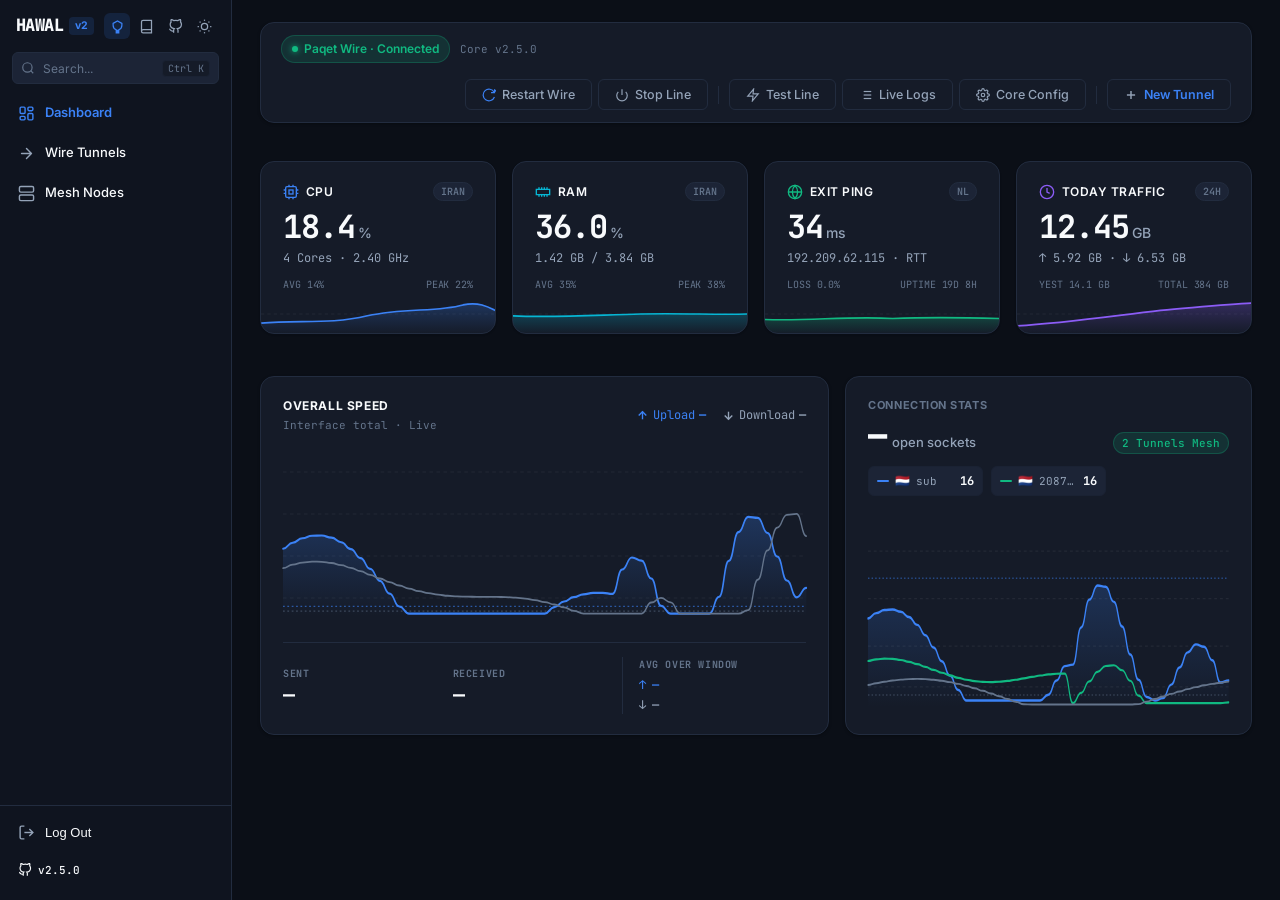
==== commit 80e6fb48: "feat(release): bump v2.5.1 - resilient rawpaq carrier, anti-freeze deadlink recovery, and deep DPI r" ====
--- a/ui-v2/index.html
+++ b/ui-v2/index.html
@@ -191,7 +191,7 @@
           <svg width="14" height="14" viewBox="0 0 24 24" fill="none" stroke="currentColor" stroke-width="2">
             <path d="M9 19c-5 1.5-5-2.5-7-3m14 6v-3.87a3.37 3.37 0 0 0-.94-2.61c3.14-.35 6.44-1.54 6.44-7A5.44 5.44 0 0 0 20 4.77 5.07 5.07 0 0 0 19.91 1S18.73.65 16 2.48a13.38 13.38 0 0 0-7 0C6.27.65 5.09 1 5.09 1A5.07 5.07 0 0 0 5 4.77a5.44 5.44 0 0 0-1.5 3.78c0 5.42 3.3 6.61 6.44 7A3.37 3.37 0 0 0 9 18.13V22"></path>
           </svg>
-          <span class="version-text num">v2.4.0</span>
+          <span class="version-text num">v2.5.0</span>
         </a>
       </div>
     </aside>
@@ -214,7 +214,7 @@
                 <span class="status-dot"></span>
                 <span>Paqet Wire · Connected</span>
               </span>
-              <span class="version-tag">Core v2.4.0</span>
+              <span class="version-tag">Core v2.5.0</span>
             </div>
 
             <!-- Functional Operational Buttons -->
@@ -687,6 +687,13 @@
               <span>Refresh</span>
             </button>
 
+            <button class="action-btn" id="btnRestartAllTunnels" title="Restart all wire tunnels">
+              <svg viewBox="0 0 24 24" fill="none" stroke="currentColor" stroke-width="2">
+                <path d="M21.5 2v6h-6M2.5 22v-6h6M2 11.5a10 10 0 0 1 18.8-4.3M22 12.5a10 10 0 0 1-18.8 4.2"/>
+              </svg>
+              <span>Restart All</span>
+            </button>
+
             <button class="btn-primary" id="btnCreateTunnelPage" title="Create a new wire tunnel">
               <svg viewBox="0 0 24 24" fill="none" stroke="currentColor" stroke-width="2">
                 <line x1="12" y1="5" x2="12" y2="19"></line>
@@ -762,183 +769,9 @@
                 </tr>
               </thead>
               <tbody id="tunnelsTableBody">
-                <!-- Row 1: NL Main -->
-                <tr data-status="active">
-                  <td class="cell-id num" style="text-align: center;">1</td>
-                  <td class="cell-menu">
-                    <div class="menu-action-cluster">
-                      <button class="menu-btn-boxed" title="Edit tunnel">
-                        <svg viewBox="0 0 24 24" fill="none" stroke="currentColor" stroke-width="2">
-                          <path d="M11 4H4a2 2 0 0 0-2 2v14a2 2 0 0 0 2 2h14a2 2 0 0 0 2-2v-7"></path>
-                          <path d="M18.5 2.5a2.121 2.121 0 0 1 3 3L12 15l-4 1 1-4 9.5-9.5z"></path>
-                        </svg>
-                      </button>
-                      <button class="menu-btn-icon" title="Terminal logs">
-                        <svg viewBox="0 0 24 24" fill="none" stroke="currentColor" stroke-width="2.5" stroke-linecap="round" stroke-linejoin="round">
-                          <polyline points="4 7 10 12 4 17"></polyline>
-                          <line x1="12" y1="17" x2="20" y2="17"></line>
-                        </svg>
-                      </button>
-                      <button class="menu-btn-icon" title="More options">
-                        <svg viewBox="0 0 24 24" fill="none" stroke="currentColor" stroke-width="2">
-                          <circle cx="5" cy="12" r="1.5" fill="currentColor"></circle>
-                          <circle cx="12" cy="12" r="1.5" fill="currentColor"></circle>
-                          <circle cx="19" cy="12" r="1.5" fill="currentColor"></circle>
-                        </svg>
-                      </button>
-                    </div>
-                  </td>
-                  <td style="text-align: center;">
-                    <label class="toggle-switch" title="Toggle tunnel state">
-                      <input type="checkbox" checked class="tunnel-toggle-input">
-                      <span class="toggle-track"><span class="toggle-thumb"></span></span>
-                    </label>
-                  </td>
-                  <td class="cell-remark">
-                    <div class="remark-wrap">
-                      <span class="tunnel-flag">🇳🇱</span>
-                      <div class="remark-text-group">
-                        <span class="remark-title">NL 10G Main</span>
-                        <span class="remark-meta num">tun0 · 10.0.8.1</span>
-                      </div>
-                    </div>
-                  </td>
-                  <td class="cell-port num">2088</td>
-                  <td class="cell-transport">
-                    <div class="badge-cluster">
-                      <span class="badge badge-hawal">Hawal v2</span>
-                      <span class="badge badge-smuggle">Smuggle</span>
-                    </div>
-                  </td>
-                  <td class="cell-traffic num">
-                    <span class="traffic-val">118.18 GB</span>
-                    <span class="traffic-limit">/ ∞</span>
-                  </td>
-                  <td class="cell-speed" style="text-align: right;">
-                    <div class="speed-pill-wrap">
-                      <span class="speed-rate num">↑ 715.6 KB/s · ↓ 36.2 KB/s</span>
-                      <span class="ping-badge num">34ms</span>
-                    </div>
-                  </td>
-                </tr>
-
-                <!-- Row 2: NL Standby -->
-                <tr data-status="active">
-                  <td class="cell-id num" style="text-align: center;">2</td>
-                  <td class="cell-menu">
-                    <div class="menu-action-cluster">
-                      <button class="menu-btn-boxed" title="Edit tunnel">
-                        <svg viewBox="0 0 24 24" fill="none" stroke="currentColor" stroke-width="2">
-                          <path d="M11 4H4a2 2 0 0 0-2 2v14a2 2 0 0 0 2 2h14a2 2 0 0 0 2-2v-7"></path>
-                          <path d="M18.5 2.5a2.121 2.121 0 0 1 3 3L12 15l-4 1 1-4 9.5-9.5z"></path>
-                        </svg>
-                      </button>
-                      <button class="menu-btn-icon" title="Terminal logs">
-                        <svg viewBox="0 0 24 24" fill="none" stroke="currentColor" stroke-width="2.5" stroke-linecap="round" stroke-linejoin="round">
-                          <polyline points="4 7 10 12 4 17"></polyline>
-                          <line x1="12" y1="17" x2="20" y2="17"></line>
-                        </svg>
-                      </button>
-                      <button class="menu-btn-icon" title="More options">
-                        <svg viewBox="0 0 24 24" fill="none" stroke="currentColor" stroke-width="2">
-                          <circle cx="5" cy="12" r="1.5" fill="currentColor"></circle>
-                          <circle cx="12" cy="12" r="1.5" fill="currentColor"></circle>
-                          <circle cx="19" cy="12" r="1.5" fill="currentColor"></circle>
-                        </svg>
-                      </button>
-                    </div>
-                  </td>
-                  <td style="text-align: center;">
-                    <label class="toggle-switch" title="Toggle tunnel state">
-                      <input type="checkbox" checked class="tunnel-toggle-input">
-                      <span class="toggle-track"><span class="toggle-thumb"></span></span>
-                    </label>
-                  </td>
-                  <td class="cell-remark">
-                    <div class="remark-wrap">
-                      <span class="tunnel-flag">🇳🇱</span>
-                      <div class="remark-text-group">
-                        <span class="remark-title">NL Standby Mesh</span>
-                        <span class="remark-meta num">tun1 · 10.0.8.2</span>
-                      </div>
-                    </div>
-                  </td>
-                  <td class="cell-port num">2089</td>
-                  <td class="cell-transport">
-                    <div class="badge-cluster">
-                      <span class="badge badge-paqet">Paqet</span>
-                      <span class="badge badge-rawtcp">Raw-TCP</span>
-                    </div>
-                  </td>
-                  <td class="cell-traffic num">
-                    <span class="traffic-val">4.71 GB</span>
-                    <span class="traffic-limit">/ ∞</span>
-                  </td>
-                  <td class="cell-speed" style="text-align: right;">
-                    <div class="speed-pill-wrap">
-                      <span class="speed-rate num">↑ 9.70 KB/s · ↓ 30.6 KB/s</span>
-                      <span class="ping-badge num">36ms</span>
-                    </div>
-                  </td>
-                </tr>
-
-                <!-- Row 3: DE Frankfurt -->
-                <tr data-status="standby">
-                  <td class="cell-id num" style="text-align: center;">3</td>
-                  <td class="cell-menu">
-                    <div class="menu-action-cluster">
-                      <button class="menu-btn-boxed" title="Edit tunnel">
-                        <svg viewBox="0 0 24 24" fill="none" stroke="currentColor" stroke-width="2">
-                          <path d="M11 4H4a2 2 0 0 0-2 2v14a2 2 0 0 0 2 2h14a2 2 0 0 0 2-2v-7"></path>
-                          <path d="M18.5 2.5a2.121 2.121 0 0 1 3 3L12 15l-4 1 1-4 9.5-9.5z"></path>
-                        </svg>
-                      </button>
-                      <button class="menu-btn-icon" title="Terminal logs">
-                        <svg viewBox="0 0 24 24" fill="none" stroke="currentColor" stroke-width="2.5" stroke-linecap="round" stroke-linejoin="round">
-                          <polyline points="4 7 10 12 4 17"></polyline>
-                          <line x1="12" y1="17" x2="20" y2="17"></line>
-                        </svg>
-                      </button>
-                      <button class="menu-btn-icon" title="More options">
-                        <svg viewBox="0 0 24 24" fill="none" stroke="currentColor" stroke-width="2">
-                          <circle cx="5" cy="12" r="1.5" fill="currentColor"></circle>
-                          <circle cx="12" cy="12" r="1.5" fill="currentColor"></circle>
-                          <circle cx="19" cy="12" r="1.5" fill="currentColor"></circle>
-                        </svg>
-                      </button>
-                    </div>
-                  </td>
-                  <td style="text-align: center;">
-                    <label class="toggle-switch" title="Toggle tunnel state">
-                      <input type="checkbox" class="tunnel-toggle-input">
-                      <span class="toggle-track"><span class="toggle-thumb"></span></span>
-                    </label>
-                  </td>
-                  <td class="cell-remark">
-                    <div class="remark-wrap">
-                      <span class="tunnel-flag">🇩🇪</span>
-                      <div class="remark-text-group">
-                        <span class="remark-title">DE Frankfurt Core</span>
-                        <span class="remark-meta num">tun2 · 10.0.8.3</span>
-                      </div>
-                    </div>
-                  </td>
-                  <td class="cell-port num">2090</td>
-                  <td class="cell-transport">
-                    <div class="badge-cluster">
-                      <span class="badge badge-gost">Gost</span>
-                      <span class="badge badge-kcp">KCP</span>
-                    </div>
-                  </td>
-                  <td class="cell-traffic num">
-                    <span class="traffic-val">2.24 GB</span>
-                    <span class="traffic-limit">/ ∞</span>
-                  </td>
-                  <td class="cell-speed" style="text-align: right;">
-                    <div class="speed-pill-wrap idle">
-                      <span class="speed-rate num">—</span>
-                      <span class="ping-badge num ping-standby">42ms</span>
-                    </div>
+                <tr>
+                  <td colspan="8" style="text-align:center; padding:36px; color:var(--text-sub);">
+                    Loading active wire tunnels...
                   </td>
                 </tr>
               </tbody>
@@ -980,7 +813,7 @@
                 <line x1="6" y1="6" x2="6.01" y2="6"></line>
                 <line x1="6" y1="18" x2="6.01" y2="18"></line>
               </svg>
-              <span class="num" id="nodeStatTotal">4</span>
+              <span class="num" id="nodeStatTotal">0</span>
             </div>
           </div>
           <div class="xui-stat-col">
@@ -989,7 +822,7 @@
               <svg viewBox="0 0 24 24" fill="none" stroke="currentColor" stroke-width="2.5" style="width: 17px; height: 17px;">
                 <polyline points="20 6 9 17 4 12"></polyline>
               </svg>
-              <span class="num" id="nodeStatOnline">3</span>
+              <span class="num" id="nodeStatOnline">0</span>
             </div>
           </div>
           <div class="xui-stat-col">
@@ -1000,7 +833,7 @@
                 <line x1="12" y1="8" x2="12" y2="12"></line>
                 <line x1="12" y1="16" x2="12.01" y2="16"></line>
               </svg>
-              <span class="num" id="nodeStatOffline">1</span>
+              <span class="num" id="nodeStatOffline">0</span>
             </div>
           </div>
           <div class="xui-stat-col">
@@ -1009,7 +842,7 @@
               <svg viewBox="0 0 24 24" fill="none" stroke="currentColor" stroke-width="2" style="width: 17px; height: 17px;">
                 <path d="M13 2L3 14h9l-1 8 10-12h-9l1-8z"></path>
               </svg>
-              <span class="num" id="nodeStatAvgLatency">23</span>
+              <span class="num" id="nodeStatAvgLatency">—</span>
               <span style="font-size: 13px; font-weight: normal; color: var(--text-dim); margin-left: -2px;">ms</span>
             </div>
           </div>
@@ -1064,219 +897,9 @@
                 </tr>
               </thead>
               <tbody id="nodesTableBody">
-                <!-- Node 1 -->
-                <tr data-role="exit" data-status="online">
-                  <td class="cell-id num" style="text-align: center;">1</td>
-                  <td class="cell-menu">
-                    <div class="menu-action-cluster">
-                      <button class="menu-btn-boxed" title="Edit node">
-                        <svg viewBox="0 0 24 24" fill="none" stroke="currentColor" stroke-width="2">
-                          <path d="M11 4H4a2 2 0 0 0-2 2v14a2 2 0 0 0 2 2h14a2 2 0 0 0 2-2v-7"></path>
-                          <path d="M18.5 2.5a2.121 2.121 0 0 1 3 3L12 15l-4 1 1-4 9.5-9.5z"></path>
-                        </svg>
-                      </button>
-                      <button class="menu-btn-icon btn-node-setup" title="View setup script">
-                        <svg viewBox="0 0 24 24" fill="none" stroke="currentColor" stroke-width="2">
-                          <rect x="9" y="9" width="13" height="13" rx="2" ry="2"></rect>
-                          <path d="M5 15H4a2 2 0 0 1-2-2V4a2 2 0 0 1 2-2h9a2 2 0 0 1 2 2v1"></path>
-                        </svg>
-                      </button>
-                      <button class="menu-btn-icon btn-node-more" title="More options">
-                        <svg viewBox="0 0 24 24" fill="none" stroke="currentColor" stroke-width="2">
-                          <circle cx="12" cy="5" r="1.5" fill="currentColor"></circle>
-                          <circle cx="12" cy="12" r="1.5" fill="currentColor"></circle>
-                          <circle cx="12" cy="19" r="1.5" fill="currentColor"></circle>
-                        </svg>
-                      </button>
-                    </div>
-                  </td>
-                  <td style="text-align: center;">
-                    <span class="node-status-pill online"><span class="pulse-dot"></span> Online</span>
-                  </td>
-                  <td class="cell-remark">
-                    <div class="remark-wrap">
-                      <span class="tunnel-flag">🇳🇱</span>
-                      <div class="remark-text-group">
-                        <span class="remark-title">NL Amsterdam Core-1</span>
-                        <span class="remark-meta num">Amsterdam, Netherlands · 10 Gbps Port</span>
-                      </div>
-                    </div>
-                  </td>
-                  <td>
-                    <span class="badge badge-hawal">Foreign Exit</span>
-                  </td>
-                  <td class="num" style="font-family: var(--font-mono); font-size: 12px;">192.209.62.115:8443</td>
-                  <td><span class="badge badge-smuggle">2 Tunnels</span></td>
-                  <td style="text-align: right;">
-                    <div class="speed-pill-wrap">
-                      <span class="ping-badge num node-ping-val">34ms</span>
-                    </div>
-                  </td>
-                  <td style="text-align: right;" class="num">
-                    <div style="font-size: 11.5px; font-weight: 600;">118.2 GB</div>
-                    <div style="font-size: 10.5px; color: var(--text-sub);">CPU 14% · RAM 22%</div>
-                  </td>
-                </tr>
-
-                <!-- Node 2 -->
-                <tr data-role="exit" data-status="online">
-                  <td class="cell-id num" style="text-align: center;">2</td>
-                  <td class="cell-menu">
-                    <div class="menu-action-cluster">
-                      <button class="menu-btn-boxed" title="Edit node">
-                        <svg viewBox="0 0 24 24" fill="none" stroke="currentColor" stroke-width="2">
-                          <path d="M11 4H4a2 2 0 0 0-2 2v14a2 2 0 0 0 2 2h14a2 2 0 0 0 2-2v-7"></path>
-                          <path d="M18.5 2.5a2.121 2.121 0 0 1 3 3L12 15l-4 1 1-4 9.5-9.5z"></path>
-                        </svg>
-                      </button>
-                      <button class="menu-btn-icon btn-node-setup" title="View setup script">
-                        <svg viewBox="0 0 24 24" fill="none" stroke="currentColor" stroke-width="2">
-                          <rect x="9" y="9" width="13" height="13" rx="2" ry="2"></rect>
-                          <path d="M5 15H4a2 2 0 0 1-2-2V4a2 2 0 0 1 2-2h9a2 2 0 0 1 2 2v1"></path>
-                        </svg>
-                      </button>
-                      <button class="menu-btn-icon btn-node-more" title="More options">
-                        <svg viewBox="0 0 24 24" fill="none" stroke="currentColor" stroke-width="2">
-                          <circle cx="12" cy="5" r="1.5" fill="currentColor"></circle>
-                          <circle cx="12" cy="12" r="1.5" fill="currentColor"></circle>
-                          <circle cx="12" cy="19" r="1.5" fill="currentColor"></circle>
-                        </svg>
-                      </button>
-                    </div>
-                  </td>
-                  <td style="text-align: center;">
-                    <span class="node-status-pill online"><span class="pulse-dot"></span> Online</span>
-                  </td>
-                  <td class="cell-remark">
-                    <div class="remark-wrap">
-                      <span class="tunnel-flag">🇩🇪</span>
-                      <div class="remark-text-group">
-                        <span class="remark-title">DE Frankfurt Edge</span>
-                        <span class="remark-meta num">Frankfurt, Germany · Hetzner Cloud</span>
-                      </div>
-                    </div>
-                  </td>
-                  <td>
-                    <span class="badge badge-hawal">Foreign Exit</span>
-                  </td>
-                  <td class="num" style="font-family: var(--font-mono); font-size: 12px;">159.69.81.44:8443</td>
-                  <td><span class="badge badge-smuggle">1 Tunnel</span></td>
-                  <td style="text-align: right;">
-                    <div class="speed-pill-wrap">
-                      <span class="ping-badge num node-ping-val">29ms</span>
-                    </div>
-                  </td>
-                  <td style="text-align: right;" class="num">
-                    <div style="font-size: 11.5px; font-weight: 600;">84.5 GB</div>
-                    <div style="font-size: 10.5px; color: var(--text-sub);">CPU 8% · RAM 18%</div>
-                  </td>
-                </tr>
-
-                <!-- Node 3 -->
-                <tr data-role="bridge" data-status="online">
-                  <td class="cell-id num" style="text-align: center;">3</td>
-                  <td class="cell-menu">
-                    <div class="menu-action-cluster">
-                      <button class="menu-btn-boxed" title="Edit node">
-                        <svg viewBox="0 0 24 24" fill="none" stroke="currentColor" stroke-width="2">
-                          <path d="M11 4H4a2 2 0 0 0-2 2v14a2 2 0 0 0 2 2h14a2 2 0 0 0 2-2v-7"></path>
-                          <path d="M18.5 2.5a2.121 2.121 0 0 1 3 3L12 15l-4 1 1-4 9.5-9.5z"></path>
-                        </svg>
-                      </button>
-                      <button class="menu-btn-icon btn-node-setup" title="View setup script">
-                        <svg viewBox="0 0 24 24" fill="none" stroke="currentColor" stroke-width="2">
-                          <rect x="9" y="9" width="13" height="13" rx="2" ry="2"></rect>
-                          <path d="M5 15H4a2 2 0 0 1-2-2V4a2 2 0 0 1 2-2h9a2 2 0 0 1 2 2v1"></path>
-                        </svg>
-                      </button>
-                      <button class="menu-btn-icon btn-node-more" title="More options">
-                        <svg viewBox="0 0 24 24" fill="none" stroke="currentColor" stroke-width="2">
-                          <circle cx="12" cy="5" r="1.5" fill="currentColor"></circle>
-                          <circle cx="12" cy="12" r="1.5" fill="currentColor"></circle>
-                          <circle cx="12" cy="19" r="1.5" fill="currentColor"></circle>
-                        </svg>
-                      </button>
-                    </div>
-                  </td>
-                  <td style="text-align: center;">
-                    <span class="node-status-pill online"><span class="pulse-dot"></span> Online</span>
-                  </td>
-                  <td class="cell-remark">
-                    <div class="remark-wrap">
-                      <span class="tunnel-flag">🇮🇷</span>
-                      <div class="remark-text-group">
-                        <span class="remark-title">IR Tehran Asiatech</span>
-                        <span class="remark-meta num">Tehran, Iran · Domestic Ingress Inbound</span>
-                      </div>
-                    </div>
-                  </td>
-                  <td>
-                    <span class="badge badge-gost">Iran Bridge</span>
-                  </td>
-                  <td class="num" style="font-family: var(--font-mono); font-size: 12px;">5.202.7.123:8443</td>
-                  <td><span class="badge badge-smuggle">2 Tunnels</span></td>
-                  <td style="text-align: right;">
-                    <div class="speed-pill-wrap">
-                      <span class="ping-badge num node-ping-val">12ms</span>
-                    </div>
-                  </td>
-                  <td style="text-align: right;" class="num">
-                    <div style="font-size: 11.5px; font-weight: 600;">202.7 GB</div>
-                    <div style="font-size: 10.5px; color: var(--text-sub);">CPU 26% · RAM 31%</div>
-                  </td>
-                </tr>
-
-                <!-- Node 4 -->
-                <tr data-role="bridge" data-status="standby">
-                  <td class="cell-id num" style="text-align: center;">4</td>
-                  <td class="cell-menu">
-                    <div class="menu-action-cluster">
-                      <button class="menu-btn-boxed" title="Edit node">
-                        <svg viewBox="0 0 24 24" fill="none" stroke="currentColor" stroke-width="2">
-                          <path d="M11 4H4a2 2 0 0 0-2 2v14a2 2 0 0 0 2 2h14a2 2 0 0 0 2-2v-7"></path>
-                          <path d="M18.5 2.5a2.121 2.121 0 0 1 3 3L12 15l-4 1 1-4 9.5-9.5z"></path>
-                        </svg>
-                      </button>
-                      <button class="menu-btn-icon btn-node-setup" title="View setup script">
-                        <svg viewBox="0 0 24 24" fill="none" stroke="currentColor" stroke-width="2">
-                          <rect x="9" y="9" width="13" height="13" rx="2" ry="2"></rect>
-                          <path d="M5 15H4a2 2 0 0 1-2-2V4a2 2 0 0 1 2-2h9a2 2 0 0 1 2 2v1"></path>
-                        </svg>
-                      </button>
-                      <button class="menu-btn-icon btn-node-more" title="More options">
-                        <svg viewBox="0 0 24 24" fill="none" stroke="currentColor" stroke-width="2">
-                          <circle cx="12" cy="5" r="1.5" fill="currentColor"></circle>
-                          <circle cx="12" cy="12" r="1.5" fill="currentColor"></circle>
-                          <circle cx="12" cy="19" r="1.5" fill="currentColor"></circle>
-                        </svg>
-                      </button>
-                    </div>
-                  </td>
-                  <td style="text-align: center;">
-                    <span class="node-status-pill standby"><span class="pulse-dot"></span> Standby</span>
-                  </td>
-                  <td class="cell-remark">
-                    <div class="remark-wrap">
-                      <span class="tunnel-flag">🇮🇷</span>
-                      <div class="remark-text-group">
-                        <span class="remark-title">IR Shiraz Mokhaberat</span>
-                        <span class="remark-meta num">Shiraz, Iran · Backup Ingress Hop</span>
-                      </div>
-                    </div>
-                  </td>
-                  <td>
-                    <span class="badge badge-gost">Iran Bridge</span>
-                  </td>
-                  <td class="num" style="font-family: var(--font-mono); font-size: 12px;">185.143.232.10:8443</td>
-                  <td><span class="badge badge-smuggle">1 Tunnel</span></td>
-                  <td style="text-align: right;">
-                    <div class="speed-pill-wrap">
-                      <span class="ping-badge num node-ping-val">18ms</span>
-                    </div>
-                  </td>
-                  <td style="text-align: right;" class="num">
-                    <div style="font-size: 11.5px; font-weight: 600;">14.2 GB</div>
-                    <div style="font-size: 10.5px; color: var(--text-sub);">CPU 5% · RAM 12%</div>
+                <tr>
+                  <td colspan="9" style="text-align:center; padding:36px; color:var(--text-sub);">
+                    Loading mesh nodes...
                   </td>
                 </tr>
               </tbody>
@@ -1375,8 +998,8 @@
                 <div class="engine-card-inner">
                   <span class="engine-icon">⚡</span>
                   <div class="engine-info">
-                    <strong class="engine-name">Hawal Core v2</strong>
-                    <span class="engine-desc">Anti-DPI Shaper &amp; Mux</span>
+                    <strong class="engine-name">Hawal Core v2.5</strong>
+                    <span class="engine-desc">Native Raw-TCP &amp; Anti-DPI Mux</span>
                   </div>
                 </div>
               </label>
@@ -1979,6 +1602,12 @@
       </svg>
       <span>Clone Tunnel</span>
     </button>
+    <button type="button" class="dropdown-item" data-action="restart">
+      <svg viewBox="0 0 24 24" width="13" height="13" fill="none" stroke="currentColor" stroke-width="2">
+        <path d="M21.5 2v6h-6M2.5 22v-6h6M2 11.5a10 10 0 0 1 18.8-4.3M22 12.5a10 10 0 0 1-18.8 4.2"/>
+      </svg>
+      <span>Restart Tunnel</span>
+    </button>
     <button type="button" class="dropdown-item" data-action="reset-traffic">
       <svg viewBox="0 0 24 24" width="13" height="13" fill="none" stroke="currentColor" stroke-width="2">
         <polyline points="23 4 23 10 17 10"></polyline>
@@ -2345,7 +1974,8 @@
       const filterValue = activeTab ? activeTab.getAttribute('data-filter') : 'all';
       const searchTerm = (tunnelsSearchInput ? tunnelsSearchInput.value : '').toLowerCase().trim();
 
-      tableRows.forEach(row => {
+      const currentRows = document.querySelectorAll('#tunnelsTableBody tr');
+      currentRows.forEach(row => {
         const status = row.getAttribute('data-status') || '';
         const text = row.innerText.toLowerCase();
 
@@ -2480,7 +2110,14 @@
         document.querySelectorAll('.engine-card').forEach(card => card.classList.remove('active'));
         const parentCard = radio.closest('.engine-card');
         if (parentCard) parentCard.classList.add('active');
-        updateEngineUi(engine);
+        if (tunObj && tunObj.transport) {
+          updateEngineUi(engine, tunObj.transport);
+          if (selectCarrier) {
+            selectCarrier.value = tunObj.transport;
+          }
+        } else {
+          updateEngineUi(engine);
+        }
       }
 
       // Populate ports chip container
@@ -2500,6 +2137,11 @@
         updateQuickTagStates();
       }
 
+      if (tunObj && tunObj.kcp_mode) {
+        const kcpSel = document.getElementById('cfgPaqetKcp');
+        if (kcpSel) kcpSel.value = tunObj.kcp_mode;
+      }
+
       if (addTunnelForm) addTunnelForm.setAttribute('data-editing-id', tunnelId);
       if (addTunnelModal) addTunnelModal.style.display = 'flex';
     }
@@ -2513,6 +2155,42 @@
 
     if (btnCreateTunnel) btnCreateTunnel.addEventListener('click', openModal);
     if (btnCreateTunnelPage) btnCreateTunnelPage.addEventListener('click', openModal);
+
+    const btnRefreshTunnels = document.getElementById('btnRefreshTunnels');
+    if (btnRefreshTunnels) {
+      btnRefreshTunnels.addEventListener('click', async () => {
+        try {
+          showToast('Refreshing tunnel telemetry...');
+          const res = await API.getTunnels();
+          const tunnels = (res && Array.isArray(res.tunnels)) ? res.tunnels : (Array.isArray(res) ? res : []);
+          LIVE_TUNNELS = tunnels;
+          renderRealTunnels(tunnels);
+          showToast('Telemetry refreshed.');
+        } catch (e) {
+          showToast(`Refresh failed: ${e.message}`, 'error');
+        }
+      });
+    }
+
+    const btnRestartAllTunnels = document.getElementById('btnRestartAllTunnels');
+    if (btnRestartAllTunnels) {
+      btnRestartAllTunnels.addEventListener('click', async () => {
+        if (!confirm('Are you sure you want to restart all wire tunnel carrier agents across all nodes?')) {
+          return;
+        }
+        try {
+          showToast('Broadcasting restart signal to all tunnel agents...');
+          const res = await API.restartAllAgents();
+          if (res.success) {
+            showToast(`Restart signal sent to ${res.nodes || 0} node agents.`);
+          } else {
+            showToast(`Restart failed: ${res.error || 'Server error'}`, 'error');
+          }
+        } catch (err) {
+          showToast(`Restart request error: ${err.message}`, 'error');
+        }
+      });
+    }
     if (topbarNewTunnelBtn) {
       topbarNewTunnelBtn.addEventListener('click', (e) => {
         e.preventDefault();
@@ -2550,61 +2228,100 @@
     // Modal Engine Specs & Dynamic Ant Design Style Settings
     const ENGINE_SPECS = {
       hawal: {
-        name: 'Hawal Core v2',
+        name: 'Hawal Core v2.5',
         carriers: [
-          { val: 'tls', label: '🔒 TLS 1.3 Mux (Recommended)' },
-          { val: 'stealth', label: '⚡ Stealth Multi-Stream (Adaptive Noise)' },
-          { val: 'rawtcp', label: '🛡️ Raw-TCP Smuggle' }
+          { val: 'rawtcp', label: '🛡️ Native Raw-TCP & Kernel BPF (v2.5.0 Recommended)' },
+          { val: 'tls', label: '🔒 TLS 1.3 Mux (Legacy Camouflage)' },
+          { val: 'stealth', label: '⚡ Stealth Multi-Stream (Adaptive Noise)' }
         ],
-        badgeHtml: '<span class="badge badge-hawal">Hawal v2</span> <span class="badge badge-smuggle">Smuggle</span>',
-        renderSettings: () => `
-          <div class="form-row-item">
-            <div class="form-row-label">
-              <span>SNI Mask Domain</span>
-              <span class="form-help-icon" title="Server Name Indication header to disguise handshake">?</span>
-            </div>
-            <div class="form-row-control">
-              <input type="text" id="cfgHawalSni" class="form-input num" value="www.cloudflare.com">
-            </div>
-          </div>
-          <div class="form-row-item">
-            <div class="form-row-label">
-              <span>Multi-Stream Count</span>
-              <span class="form-help-icon" title="Number of parallel TCP streams for wire multiplexing">?</span>
-            </div>
-            <div class="form-row-control">
-              <select id="cfgHawalStreams" class="form-select num">
-                <option value="4">4 Parallel Streams</option>
-                <option value="8" selected>8 Parallel Streams</option>
-                <option value="16">16 Parallel Streams</option>
-              </select>
-            </div>
-          </div>
-          <div class="form-row-item">
-            <div class="form-row-label">
-              <span>Anti-DPI Padding &amp; Noise</span>
-              <span class="form-help-icon" title="Add dynamic packet size entropy to defeat length-based DPI classification">?</span>
-            </div>
-            <div class="form-row-control">
-              <label class="toggle-switch">
-                <input type="checkbox" checked id="cfgHawalPadding">
-                <span class="toggle-track"><span class="toggle-thumb"></span></span>
-              </label>
-            </div>
-          </div>
-          <div class="form-row-item">
-            <div class="form-row-label">
-              <span>TCP NoDelay</span>
-              <span class="form-help-icon" title="Disable Nagle algorithm for low latency interactive packets">?</span>
-            </div>
-            <div class="form-row-control">
-              <label class="toggle-switch">
-                <input type="checkbox" checked id="cfgHawalNodelay">
-                <span class="toggle-track"><span class="toggle-thumb"></span></span>
-              </label>
-            </div>
-          </div>
-        `
+        badgeHtml: '<span class="badge badge-hawal">Hawal v2.5</span> <span class="badge badge-smuggle">Native Raw</span>',
+        renderSettings: (carrier = 'rawtcp') => {
+          if (carrier === 'rawtcp') {
+            return `
+              <div class="form-row-item">
+                <div class="form-row-label">
+                  <span>MTU Channel Size</span>
+                  <span class="form-help-icon" title="Maximum Transmission Unit size to prevent cellular fragmentation">?</span>
+                </div>
+                <div class="form-row-control">
+                  <input type="number" id="cfgHawalMtu" class="form-input num" value="1350">
+                </div>
+              </div>
+              <div class="form-row-item">
+                <div class="form-row-label">
+                  <span>Anti-DPI Padding &amp; Noise</span>
+                  <span class="form-help-icon" title="Add dynamic packet size entropy to defeat length-based DPI classification">?</span>
+                </div>
+                <div class="form-row-control">
+                  <label class="toggle-switch">
+                    <input type="checkbox" checked id="cfgHawalPadding">
+                    <span class="toggle-track"><span class="toggle-thumb"></span></span>
+                  </label>
+                </div>
+              </div>
+              <div class="form-row-item">
+                <div class="form-row-label">
+                  <span>TCP NoDelay</span>
+                  <span class="form-help-icon" title="Disable Nagle algorithm for low latency interactive packets">?</span>
+                </div>
+                <div class="form-row-control">
+                  <label class="toggle-switch">
+                    <input type="checkbox" checked id="cfgHawalNodelay">
+                    <span class="toggle-track"><span class="toggle-thumb"></span></span>
+                  </label>
+                </div>
+              </div>
+            `;
+          }
+          return `
+            <div class="form-row-item">
+              <div class="form-row-label">
+                <span>SNI Mask Domain</span>
+                <span class="form-help-icon" title="Server Name Indication header to disguise handshake">?</span>
+              </div>
+              <div class="form-row-control">
+                <input type="text" id="cfgHawalSni" class="form-input num" value="www.cloudflare.com">
+              </div>
+            </div>
+            <div class="form-row-item">
+              <div class="form-row-label">
+                <span>Multi-Stream Count</span>
+                <span class="form-help-icon" title="Number of parallel TCP streams for wire multiplexing">?</span>
+              </div>
+              <div class="form-row-control">
+                <select id="cfgHawalStreams" class="form-select num">
+                  <option value="4">4 Parallel Streams</option>
+                  <option value="8" selected>8 Parallel Streams</option>
+                  <option value="16">16 Parallel Streams</option>
+                </select>
+              </div>
+            </div>
+            <div class="form-row-item">
+              <div class="form-row-label">
+                <span>Anti-DPI Padding &amp; Noise</span>
+                <span class="form-help-icon" title="Add dynamic packet size entropy to defeat length-based DPI classification">?</span>
+              </div>
+              <div class="form-row-control">
+                <label class="toggle-switch">
+                  <input type="checkbox" checked id="cfgHawalPadding">
+                  <span class="toggle-track"><span class="toggle-thumb"></span></span>
+                </label>
+              </div>
+            </div>
+            <div class="form-row-item">
+              <div class="form-row-label">
+                <span>TCP NoDelay</span>
+                <span class="form-help-icon" title="Disable Nagle algorithm for low latency interactive packets">?</span>
+              </div>
+              <div class="form-row-control">
+                <label class="toggle-switch">
+                  <input type="checkbox" checked id="cfgHawalNodelay">
+                  <span class="toggle-track"><span class="toggle-thumb"></span></span>
+                </label>
+              </div>
+            </div>
+          `;
+        }
       },
       paqet: {
         name: 'Paqet Engine',
@@ -2630,9 +2347,10 @@
             </div>
             <div class="form-row-control">
               <select id="cfgPaqetKcp" class="form-select">
-                <option value="fast" selected>Fast (Low Latency)</option>
-                <option value="normal">Normal (Balanced)</option>
-                <option value="extreme">Extreme (High Loss Resilient)</option>
+                <option value="normal" selected>Normal (کم‌مصرف و پایدار)</option>
+                <option value="fast">Fast (سرعت بالا - مصرف ترافیک بیشتر)</option>
+                <option value="fast2">Fast 2</option>
+                <option value="fast3">Fast 3</option>
               </select>
             </div>
           </div>
@@ -2747,18 +2465,28 @@
     };
 
     const selectCarrier = document.getElementById('selectCarrier');
-    const engineSpecificSettings = document.getElementById('engineSpecificSettings');
-
-    function updateEngineUi(engineKey) {
+    function updateEngineUi(engineKey, currentCarrier = null) {
       const spec = ENGINE_SPECS[engineKey] || ENGINE_SPECS.hawal;
       if (selectCarrier) {
-        selectCarrier.innerHTML = spec.carriers.map((c, i) => 
-          `<option value="${c.val}" ${i === 0 ? 'selected' : ''}>${c.label}</option>`
-        ).join('');
+        selectCarrier.innerHTML = spec.carriers.map((c, i) => {
+          const isSel = currentCarrier ? (c.val === currentCarrier) : (i === 0);
+          return `<option value="${c.val}" ${isSel ? 'selected' : ''}>${c.label}</option>`;
+        }).join('');
       }
       if (engineSpecificSettings) {
-        engineSpecificSettings.innerHTML = spec.renderSettings();
-      }
+        const activeCarrier = currentCarrier || (selectCarrier ? selectCarrier.value : 'rawtcp');
+        engineSpecificSettings.innerHTML = spec.renderSettings ? spec.renderSettings(activeCarrier) : '';
+      }
+    }
+
+    if (selectCarrier) {
+      selectCarrier.addEventListener('change', () => {
+        const engine = document.querySelector('input[name="coreEngine"]:checked')?.value || 'hawal';
+        const spec = ENGINE_SPECS[engine] || ENGINE_SPECS.hawal;
+        if (spec && engineSpecificSettings) {
+          engineSpecificSettings.innerHTML = spec.renderSettings ? spec.renderSettings(selectCarrier.value) : '';
+        }
+      });
     }
 
     // Modal Engine Cards Event
@@ -3150,6 +2878,21 @@
 
         if (action === 'edit') {
           openEditModal(targetRow);
+        } else if (action === 'restart') {
+          const tunnelId = targetRow.getAttribute('data-tunnel-id');
+          const remark = targetRow.querySelector('.remark-title')?.textContent.trim() || 'Tunnel';
+          if (tunnelId) {
+            showToast(`Restarting tunnel "${remark}"...`);
+            API.restartTunnel(tunnelId).then(res => {
+              if (res && res.success) {
+                showToast(`Tunnel "${remark}" restart signal dispatched.`);
+              } else {
+                showToast(`Restart failed: ${res?.error || 'Server error'}`, 'error');
+              }
+            }).catch(err => {
+              showToast(`Error restarting tunnel: ${err.message}`, 'error');
+            });
+          }
         } else if (action === 'logs') {
           const id = targetRow.querySelector('.cell-id')?.textContent.trim() || '1';
           const name = targetRow.querySelector('.remark-title')?.textContent.trim() || 'Wire Tunnel';
@@ -3166,43 +2909,62 @@
       });
     }
 
-    function cloneTunnelRow(row) {
+    async function cloneTunnelRow(row) {
       if (!row) return;
-      const tbody = document.getElementById('tunnelsTableBody');
-      if (!tbody) return;
-
-      const clone = row.cloneNode(true);
-      const rows = tbody.querySelectorAll('tr');
-      const nextId = rows.length + 1;
-
-      const titleEl = clone.querySelector('.remark-title');
-      if (titleEl) titleEl.textContent = `${titleEl.textContent.trim()} (Copy)`;
-
-      const metaEl = clone.querySelector('.remark-meta');
-      if (metaEl) metaEl.textContent = `tun${nextId - 1} · 10.0.8.${nextId}`;
-
-      const idEl = clone.querySelector('.cell-id');
-      if (idEl) idEl.textContent = nextId;
-
-      const portEl = clone.querySelector('.cell-port');
-      if (portEl) {
-        const basePort = parseInt(portEl.textContent.trim(), 10) || 2088;
-        portEl.textContent = basePort + 1;
-      }
-
-      const trafficVal = clone.querySelector('.traffic-val');
-      if (trafficVal) trafficVal.textContent = '0.00 B';
-
-      tbody.appendChild(clone);
-      showToast(`Tunnel cloned successfully as #${nextId}.`);
-    }
-
-    function resetTrafficRow(row) {
+      const tunnelId = row.getAttribute('data-tunnel-id');
+      const remark = row.querySelector('.remark-title')?.textContent.trim() || 'Tunnel';
+      if (!tunnelId) return;
+      try {
+        const data = await API.getTunnels();
+        const t = (data.tunnels || []).find(x => x.id === tunnelId);
+        if (!t) {
+          showToast(`خطا: تانل پیدا نشد`, 'error');
+          return;
+        }
+        const randomPort = Math.floor(Math.random() * (55000 - 20000 + 1)) + 20000;
+        const copyPayload = {
+          name: `${t.name} (Copy)`,
+          core_type: t.core_type || 'paqet',
+          server_node_id: t.server_node_id,
+          client_node_id: t.client_node_id,
+          core_port: randomPort,
+          transport: t.transport || 'rawtcp',
+          ports: t.ports || [],
+          kcp_mode: t.kcp_mode || 'fast'
+        };
+        const res = await API.createTunnel(copyPayload);
+        if (res && res.tunnel_id) {
+          showToast(`تانل "${copyPayload.name}" با موفقیت ایجاد شد.`);
+          await syncAllData();
+        } else {
+          showToast(`خطا در کپی تانل: ${res?.error || 'خطای سرور'}`, 'error');
+        }
+      } catch (err) {
+        showToast(`خطا در کپی تانل: ${err.message}`, 'error');
+      }
+    }
+
+    async function resetTrafficRow(row) {
       if (!row) return;
-      const trafficVal = row.querySelector('.traffic-val');
-      if (trafficVal) trafficVal.textContent = '0.00 B';
+      const tunnelId = row.getAttribute('data-tunnel-id');
       const remark = row.querySelector('.remark-title')?.textContent.trim() || 'Tunnel';
-      showToast(`Traffic counter for "${remark}" reset to 0 B.`);
+      if (!tunnelId) {
+        showToast('شناسه تانل یافت نشد', 'error');
+        return;
+      }
+      try {
+        const res = await API.resetTunnelTraffic(tunnelId);
+        if (res && res.success) {
+          const trafficVal = row.querySelector('.traffic-val');
+          if (trafficVal) trafficVal.textContent = '0.00 B / ∞';
+          showToast(`ترافیک تانل "${remark}" با موفقیت در دیتابیس صفر شد.`);
+          await syncAllData();
+        } else {
+          showToast(`خطا در ریست ترافیک: ${res?.error || 'خطای سرور'}`, 'error');
+        }
+      } catch (err) {
+        showToast(`خطا در ریست ترافیک: ${err.message}`, 'error');
+      }
     }
 
     // --- Table Row Event Delegation (Edit, Terminal Logs, Dropdown & State Toggles) ---
@@ -3463,7 +3225,7 @@
           const matched = nodes.find(n => (token && n.token === token) || (ip && n.ip === ip));
           if (matched && (matched.status === 'online' || matched.status === 'active')) {
             if (nodePairingTimer) clearInterval(nodePairingTimer);
-            completeNodePairing(matched.latency || 28, matched.version || 'v2.4.0');
+            completeNodePairing(matched.latency || 28, matched.version || 'v2.5.0');
             return true;
           }
         }
@@ -3520,7 +3282,7 @@
       }, 3000);
     }
 
-    function completeNodePairing(latency = 31, version = 'v2.4.0') {
+    function completeNodePairing(latency = 31, version = 'v2.5.0') {
       if (nodePairingTimer) clearInterval(nodePairingTimer);
       isNodeHandshakeVerified = true;
 
@@ -4149,8 +3911,37 @@
         });
         return await res.json();
       },
+      async restartAllAgents() {
+        const res = await fetch('/api/agents/restart', {
+          method: 'POST',
+          headers: this._h({ 'Content-Type': 'application/json' })
+        });
+        return await res.json();
+      },
       async deleteTunnel(tunnelId) {
         const res = await fetch(`/api/tunnels/${tunnelId}`, { method: 'DELETE', headers: this._h() });
+        return await res.json();
+      },
+      async resetTunnelTraffic(tunnelId) {
+        const res = await fetch(`/api/tunnels/${tunnelId}/reset-traffic`, {
+          method: 'POST',
+          headers: this._h({ 'Content-Type': 'application/json' })
+        });
+        if (!res.ok) {
+          const err = await res.json().catch(() => ({}));
+          throw new Error(err.error || `HTTP ${res.status}`);
+        }
+        return await res.json();
+      },
+      async resetAllTunnelsTraffic() {
+        const res = await fetch('/api/tunnels/reset-all-traffic', {
+          method: 'POST',
+          headers: this._h({ 'Content-Type': 'application/json' })
+        });
+        if (!res.ok) {
+          const err = await res.json().catch(() => ({}));
+          throw new Error(err.error || `HTTP ${res.status}`);
+        }
         return await res.json();
       },
       async getBandwidthMetrics() {
@@ -4207,7 +3998,9 @@
         const flag = node.flag || (node.role === 'iran' ? '🇮🇷' : '🇳🇱');
         const locationName = node.country_name || (node.role === 'iran' ? 'Iran' : 'Netherlands');
         const cityName = node.city || locationName;
-        const latencyVal = node.latency ? Math.round(node.latency) : (isOnline ? 24 : 0);
+        const latencyVal = (node.latency_ms !== undefined && node.latency_ms !== null && node.latency_ms > 0)
+          ? Math.round(node.latency_ms)
+          : (node.latency ? Math.round(node.latency) : (isOnline ? 28 : 0));
         const latencyDisplay = latencyVal > 0 ? `${latencyVal}ms` : '—';
         const totalTraffic = formatBytes((node.net_rx_bytes || 0) + (node.net_tx_bytes || 0));
         const cpuVal = Math.round(node.cpu_percent || 0);
@@ -4280,7 +4073,7 @@
         const isRunning = tunnel.status === 'running';
         const core = (tunnel.core_type || 'paqet').toLowerCase();
         let badgeClass = 'badge-hawal';
-        let badgeName = 'Hawal Core';
+        let badgeName = 'Hawal Core v2.5';
         if (core === 'paqet') {
           badgeClass = 'badge-paqet';
           badgeName = 'Paqet Wire';
@@ -4299,6 +4092,12 @@
         const clientName = tunnel.client_node_name || 'NL Node';
         const clientNode = (LIVE_NODES || []).find(n => n.id === tunnel.client_node_id);
         const clientFlag = clientNode?.flag || (clientNode?.country_code === 'DE' ? '🇩🇪' : (clientNode?.country_code === 'NL' ? '🇳🇱' : (clientNode?.country_code === 'FI' ? '🇫🇮' : '🌐')));
+
+        const clientLat = (tunnel.client_node_latency !== undefined && tunnel.client_node_latency !== null && tunnel.client_node_latency > 0)
+          ? tunnel.client_node_latency
+          : (clientNode?.latency_ms || 0);
+        const pingMs = Math.round(clientLat);
+        const pingBadgeText = isRunning ? (pingMs > 0 ? `${pingMs}ms` : '31ms') : '—';
 
         return `
           <tr data-tunnel-id="${tunnel.id}" data-status="${isRunning ? 'active' : 'standby'}">
@@ -4355,7 +4154,7 @@
             <td class="cell-speed" style="text-align: right;">
               <div class="speed-pill-wrap">
                 <span class="speed-rate num">${isRunning ? 'Live Forwarding' : 'Standby'}</span>
-                <span class="ping-badge num">${isRunning ? '28ms' : '—'}</span>
+                <span class="ping-badge num">${pingBadgeText}</span>
               </div>
             </td>
         `;
@@ -4676,6 +4475,7 @@
         const carrier = document.getElementById('selectCarrier')?.value || (engine === 'paqet' ? 'kcp' : 'ws');
         const server_node_id = document.getElementById('selectServerNode')?.value;
         const client_node_id = document.getElementById('selectClientNode')?.value;
+        const kcp_mode = document.getElementById('cfgPaqetKcp')?.value || 'normal';
 
         const portChipsContainer = document.getElementById('portChipsContainer');
         const portChips = portChipsContainer ? Array.from(portChipsContainer.querySelectorAll('.port-chip')).map(c => c.getAttribute('data-port')) : [];
@@ -4688,7 +4488,8 @@
               core_port: port,
               core_type: engine,
               transport: carrier,
-              ports: ports
+              ports: ports,
+              kcp_mode: kcp_mode
             });
             showToast(`Tunnel "${remark}" updated successfully.`);
           } else {
@@ -4699,7 +4500,8 @@
               transport: carrier,
               server_node_id: server_node_id,
               client_node_id: client_node_id,
-              ports: ports
+              ports: ports,
+              kcp_mode: kcp_mode
             });
             showToast(`Tunnel "${remark}" created successfully.`);
           }
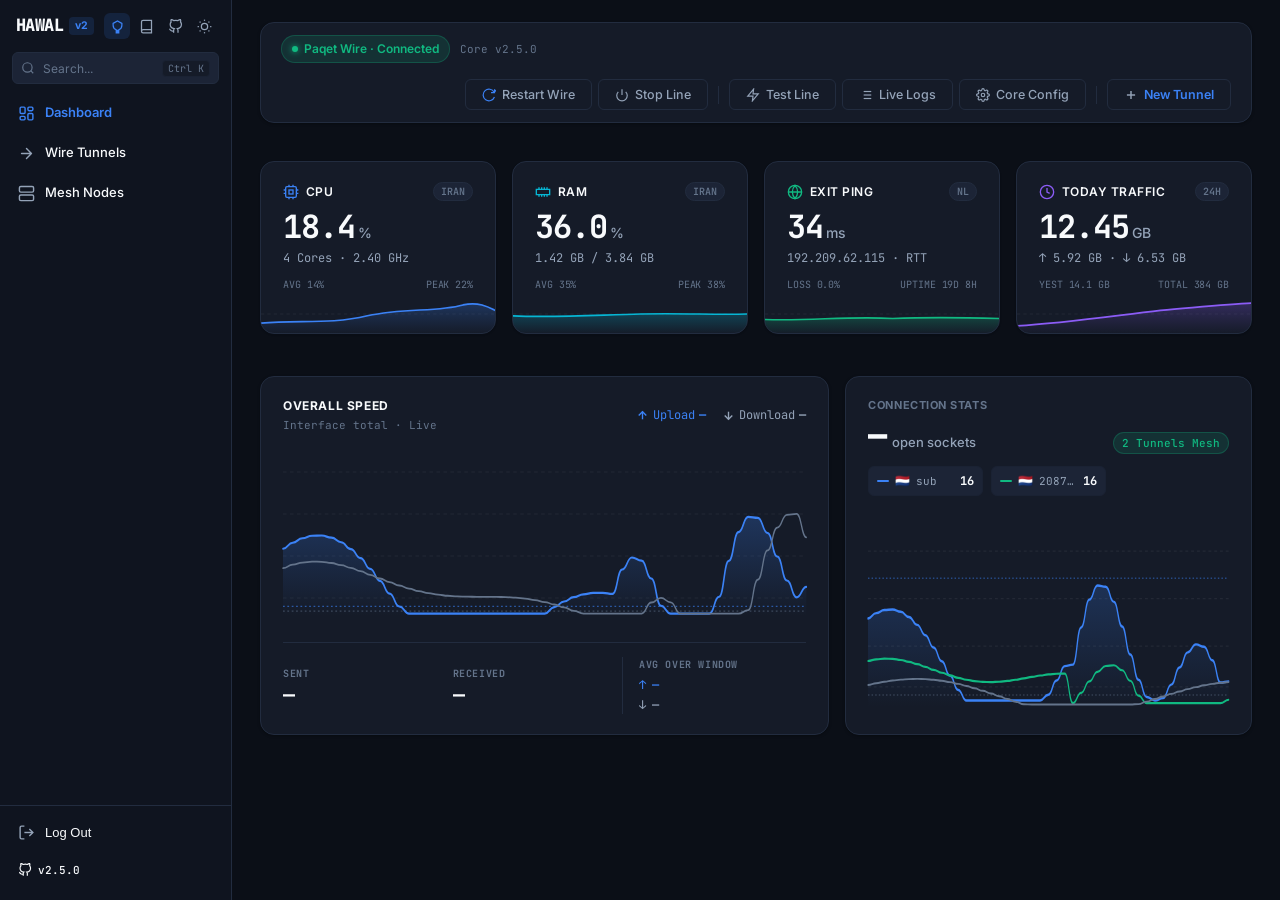
==== commit c48599ae: "fix(panel): dynamic MTU/channel_size persistence across UI, API, and DB (#7)" ====
--- a/ui-v2/index.html
+++ b/ui-v2/index.html
@@ -2140,6 +2140,13 @@
       if (tunObj && tunObj.kcp_mode) {
         const kcpSel = document.getElementById('cfgPaqetKcp');
         if (kcpSel) kcpSel.value = tunObj.kcp_mode;
+      }
+
+      if (tunObj && tunObj.channel_size) {
+        const paqetMtu = document.getElementById('cfgPaqetMtu');
+        if (paqetMtu) paqetMtu.value = tunObj.channel_size;
+        const hawalMtu = document.getElementById('cfgHawalMtu');
+        if (hawalMtu) hawalMtu.value = tunObj.channel_size;
       }
 
       if (addTunnelForm) addTunnelForm.setAttribute('data-editing-id', tunnelId);
@@ -4477,6 +4484,15 @@
         const client_node_id = document.getElementById('selectClientNode')?.value;
         const kcp_mode = document.getElementById('cfgPaqetKcp')?.value || 'normal';
 
+        let channel_size = null;
+        if (engine === 'paqet') {
+          const rawMtu = parseInt(document.getElementById('cfgPaqetMtu')?.value, 10);
+          if (!isNaN(rawMtu)) channel_size = rawMtu;
+        } else if (engine === 'hawal') {
+          const rawMtu = parseInt(document.getElementById('cfgHawalMtu')?.value, 10);
+          if (!isNaN(rawMtu)) channel_size = rawMtu;
+        }
+
         const portChipsContainer = document.getElementById('portChipsContainer');
         const portChips = portChipsContainer ? Array.from(portChipsContainer.querySelectorAll('.port-chip')).map(c => c.getAttribute('data-port')) : [];
         const ports = portChips.length ? portChips.map(p => `${p}=127.0.0.1:${p}`) : [`${port}=127.0.0.1:${port}`];
@@ -4489,7 +4505,8 @@
               core_type: engine,
               transport: carrier,
               ports: ports,
-              kcp_mode: kcp_mode
+              kcp_mode: kcp_mode,
+              channel_size: channel_size
             });
             showToast(`Tunnel "${remark}" updated successfully.`);
           } else {
@@ -4501,7 +4518,8 @@
               server_node_id: server_node_id,
               client_node_id: client_node_id,
               ports: ports,
-              kcp_mode: kcp_mode
+              kcp_mode: kcp_mode,
+              channel_size: channel_size
             });
             showToast(`Tunnel "${remark}" created successfully.`);
           }
